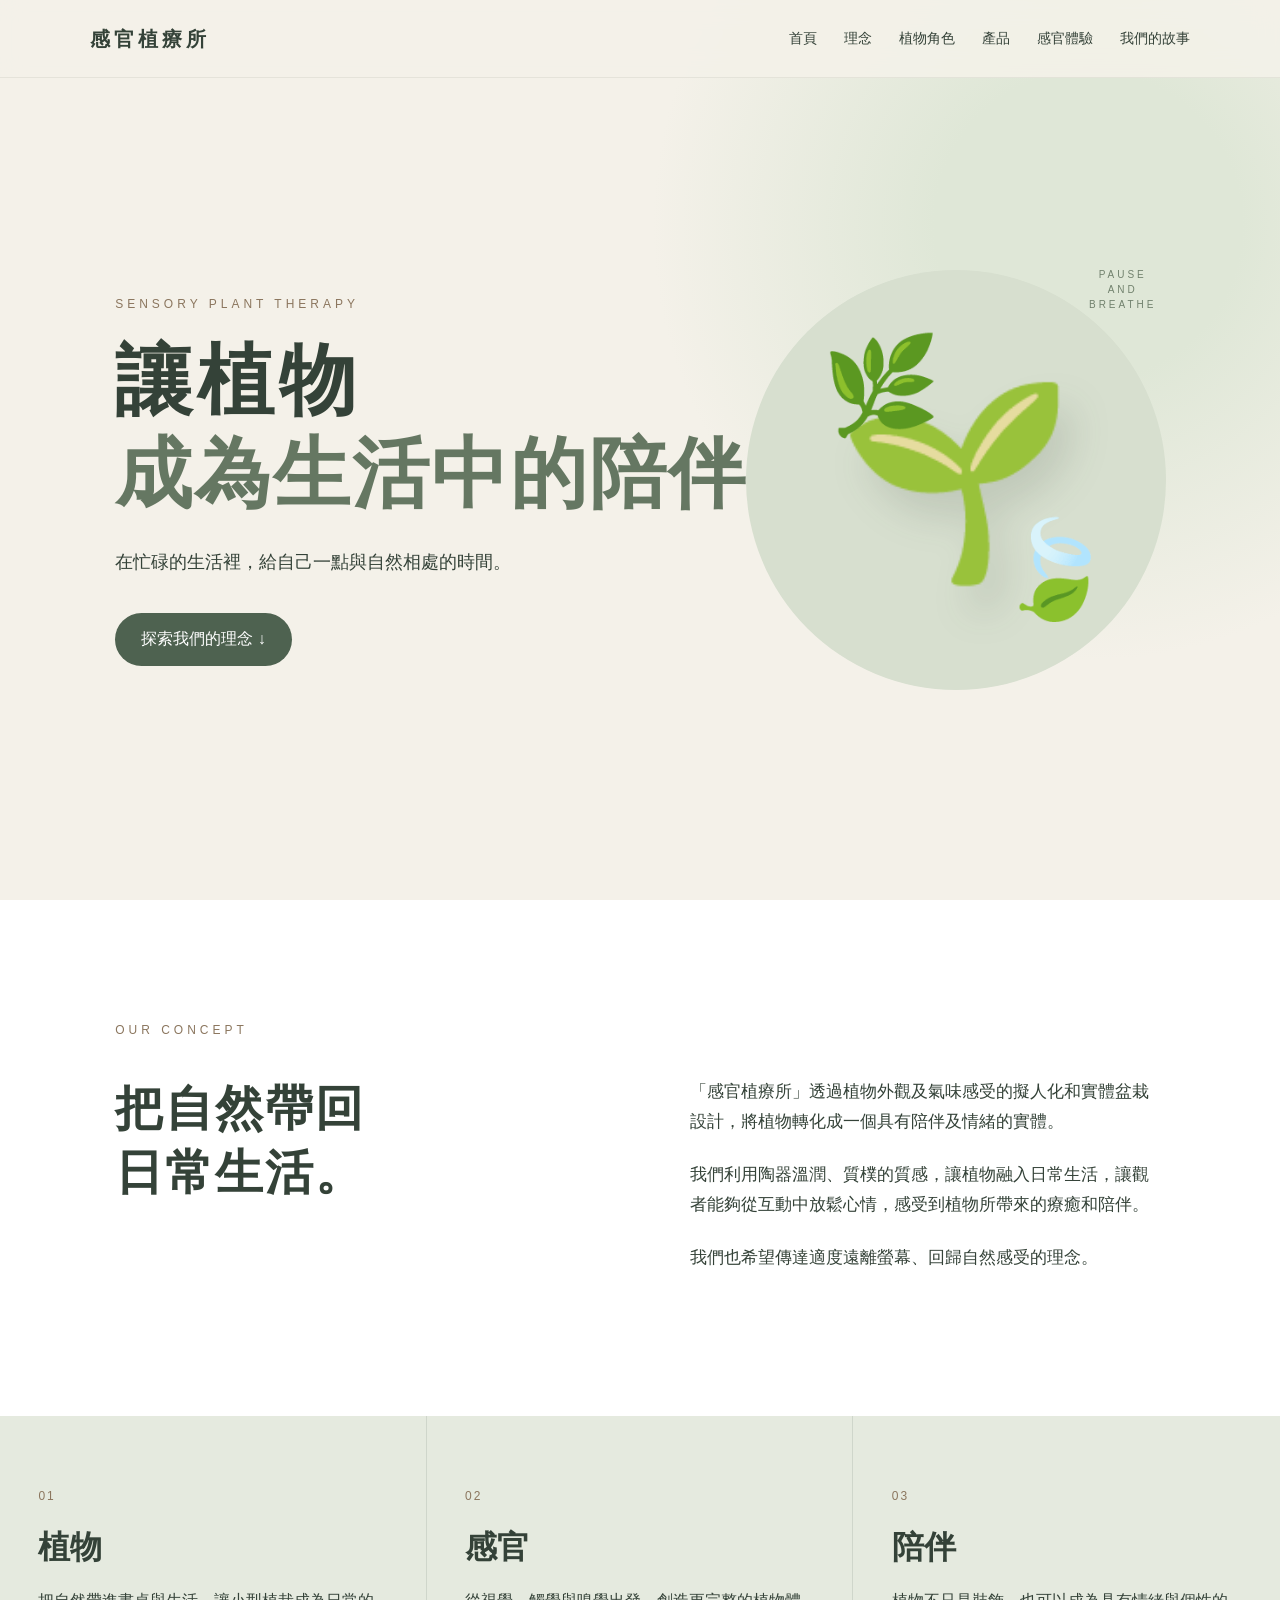
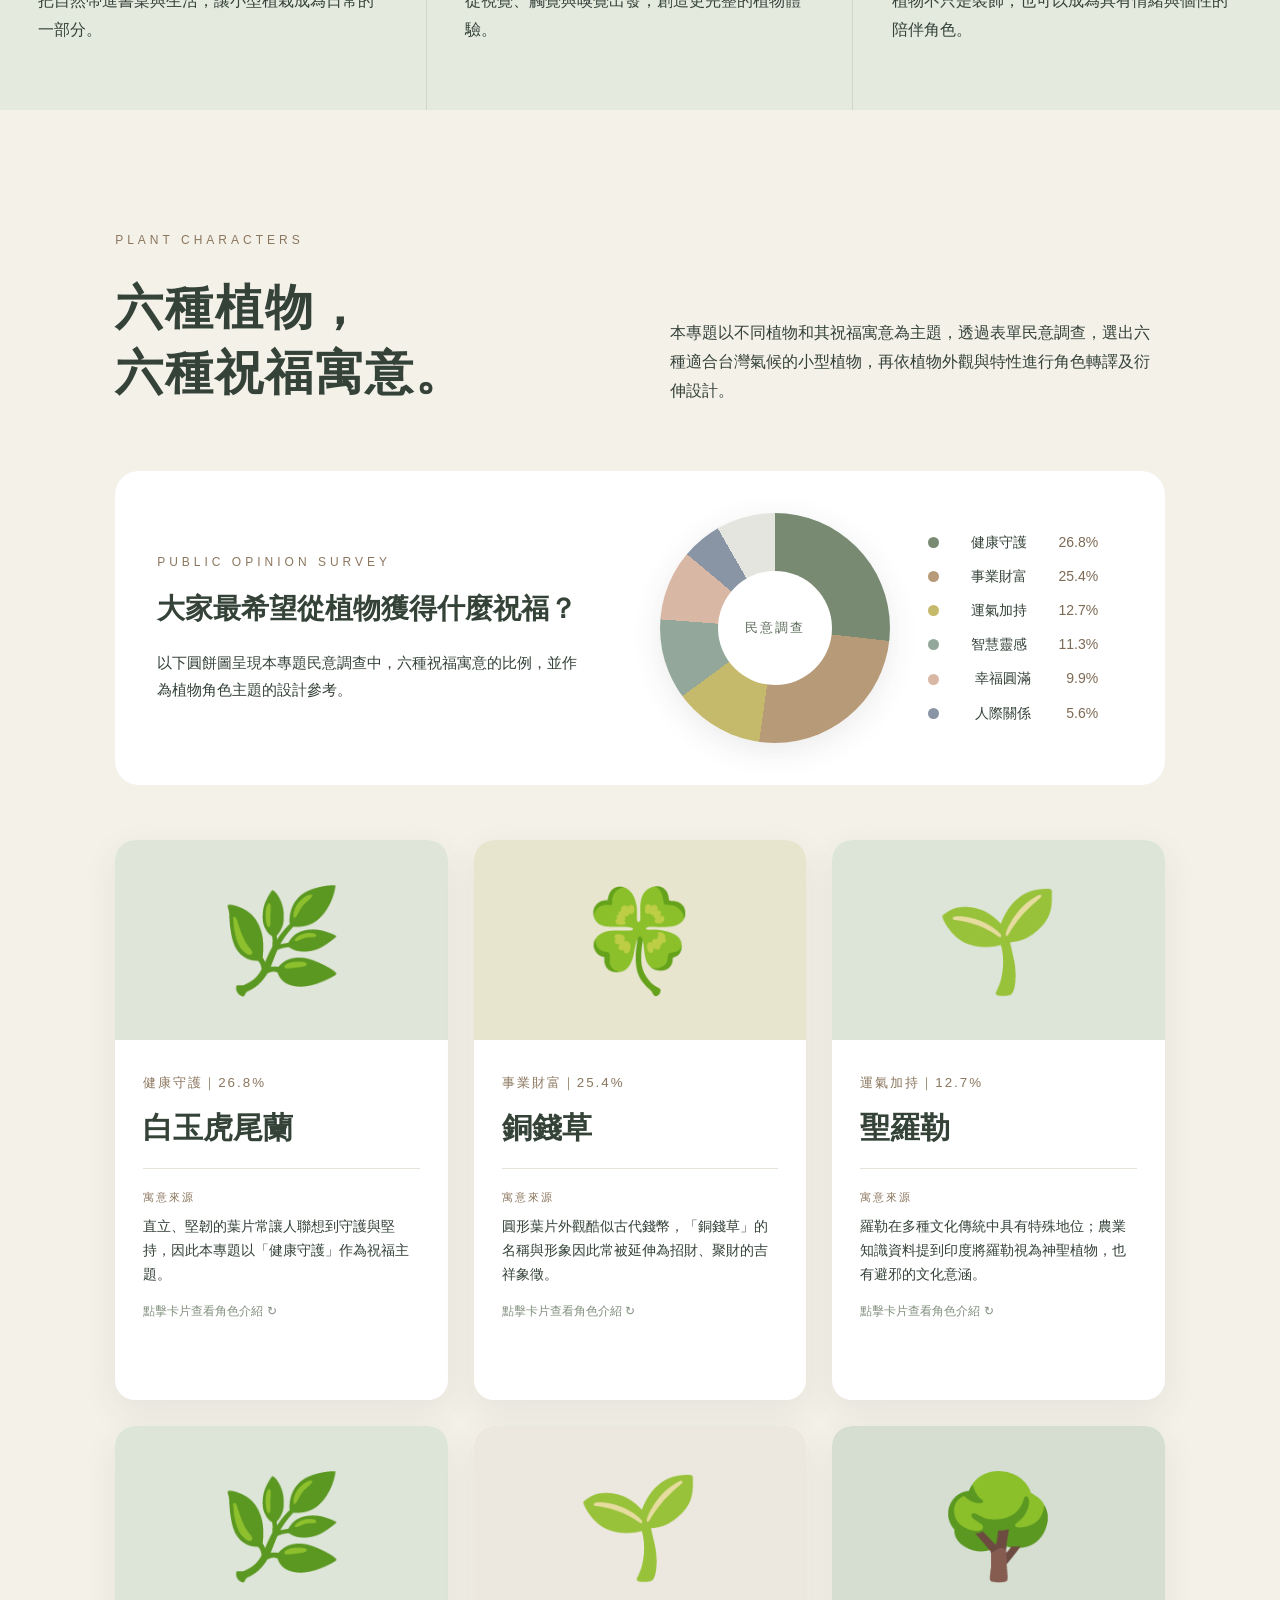
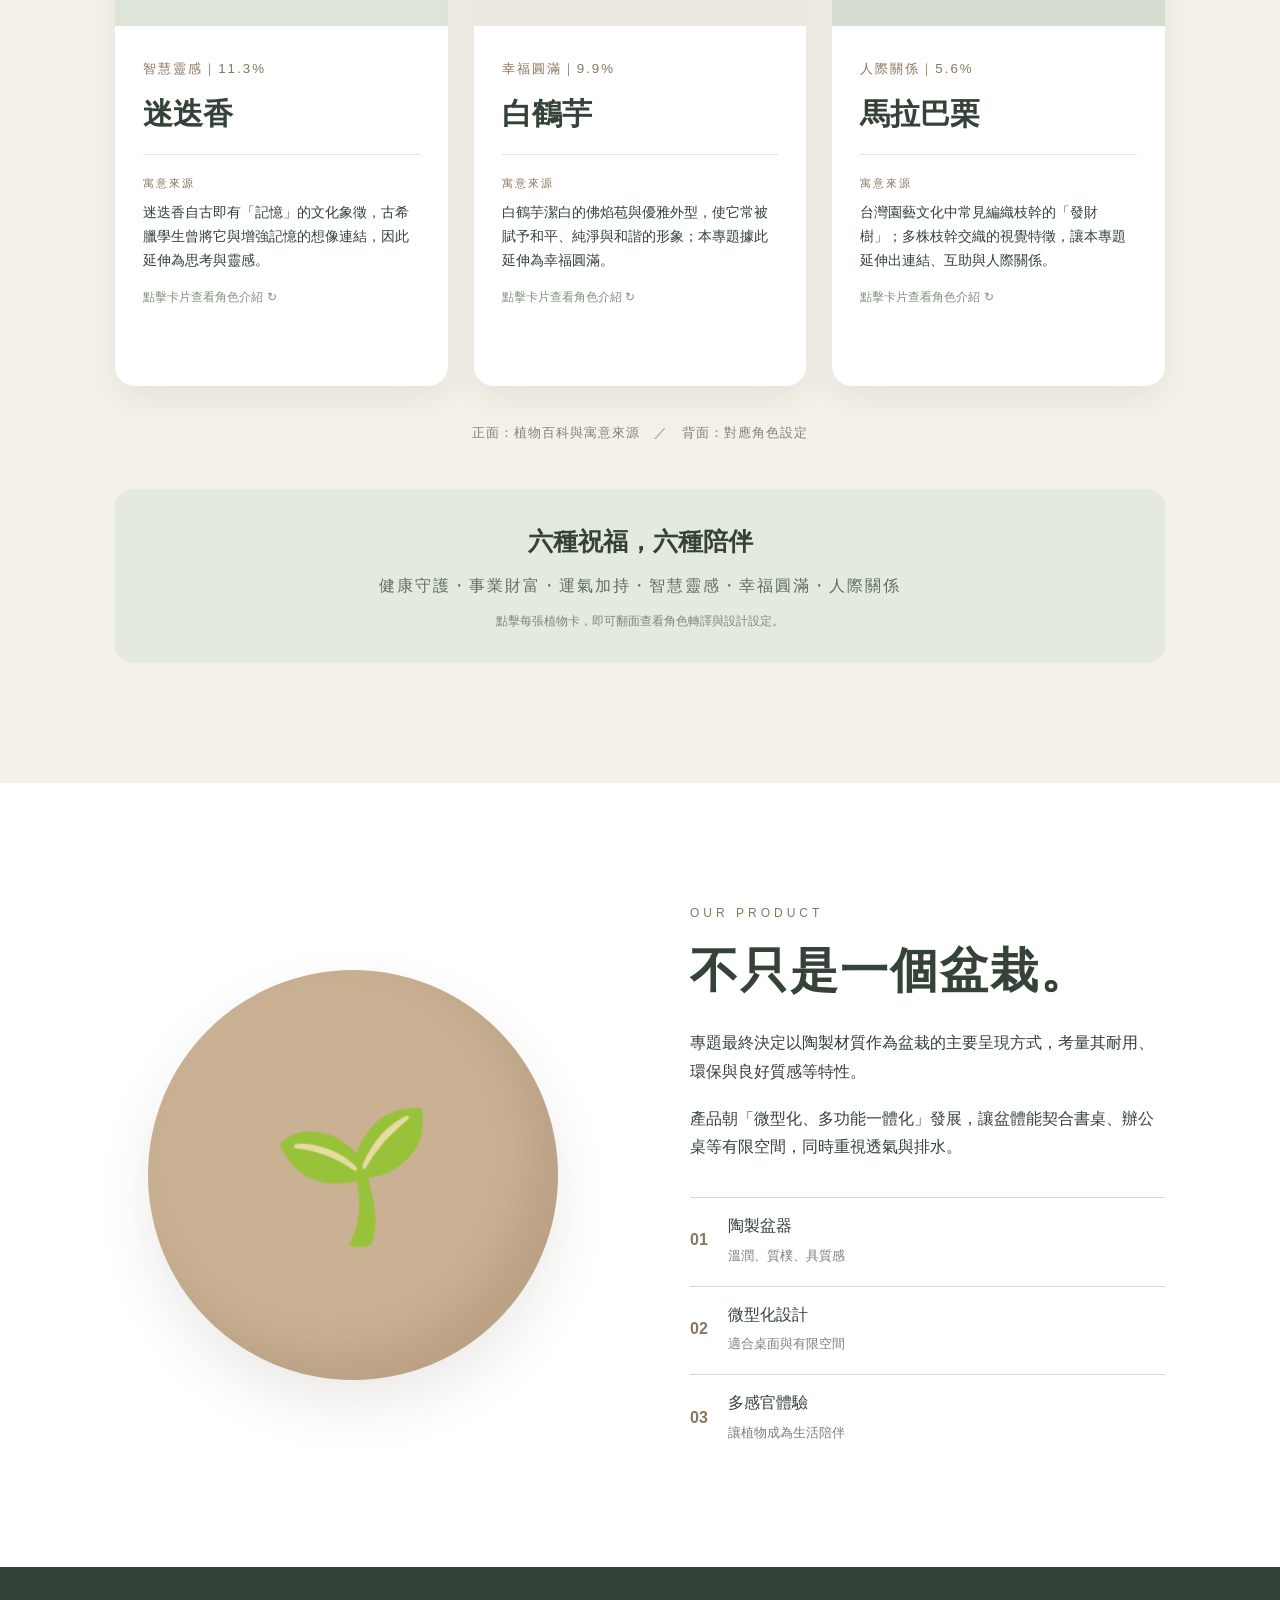
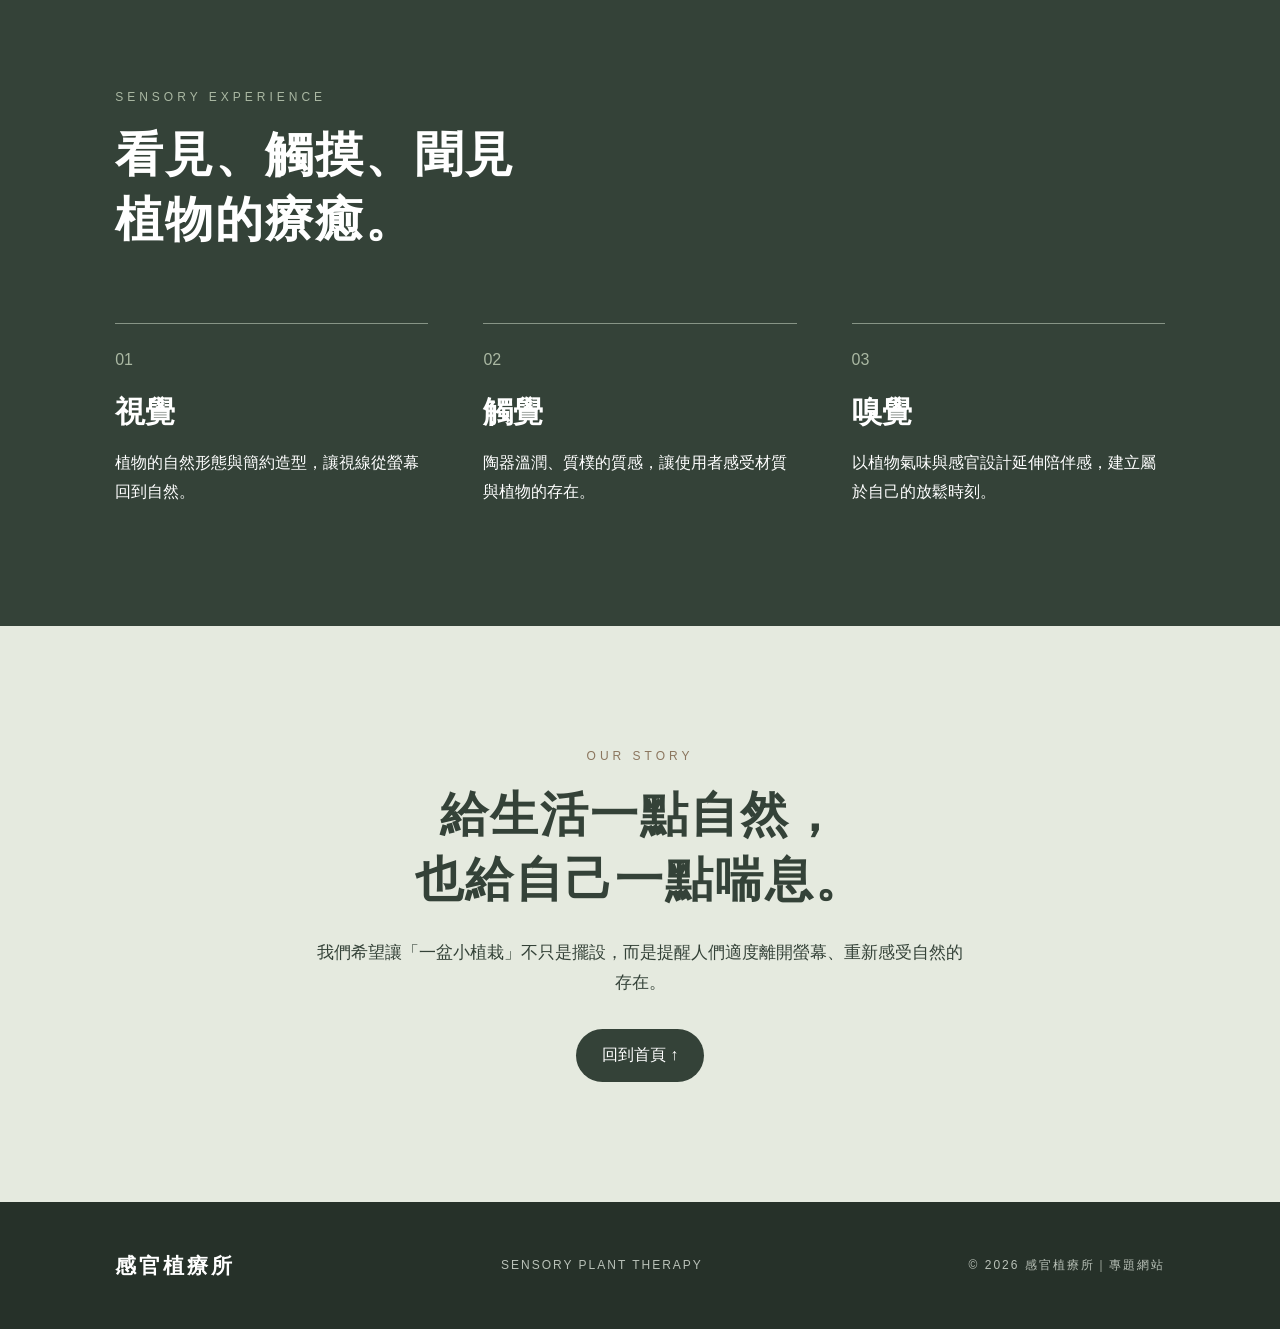
==== index.html @ 24cf9330 "Add files via upload" ====
<!DOCTYPE html>
<html lang="zh-Hant">
<head>
<meta charset="UTF-8">
<meta name="viewport" content="width=device-width, initial-scale=1.0">
<title>感官植療所｜讓植物成為生活中的陪伴</title>
<link rel="stylesheet" href="style.css">
</head>
<body>
<header class="navbar">
  <div class="logo">感官植療所</div>
  <nav>
    <a href="#home">首頁</a>
    <a href="#concept">理念</a>
    <a href="#plants">植物角色</a>
    <a href="#product">產品</a>
    <a href="#experience">感官體驗</a>
    <a href="#story">我們的故事</a>
  </nav>
</header>

<main>
<section id="home" class="hero">
  <div class="hero-text">
    <p class="eyebrow">SENSORY PLANT THERAPY</p>
   <h1 class="hero-title">
  <span class="line-1">讓植物</span>
  <em class="line-2">成為生活中的陪伴</em>
</h1>
    <p class="lead">在忙碌的生活裡，給自己一點與自然相處的時間。</p>
    <a class="btn" href="#concept">探索我們的理念 ↓</a>
  </div>
  <div class="hero-art">
    <div class="leaf leaf-a">🌿</div>
    <div class="leaf leaf-b">🍃</div>
    <div class="pot-art">🌱</div>
    <span class="circle-note">PAUSE<br>AND<br>BREATHE</span>
  </div>
</section>

<section id="concept" class="concept section">
  <div class="section-label">OUR CONCEPT</div>
  <div class="concept-grid">
    <div>
      <h2>把自然帶回<br>日常生活。</h2>
    </div>
    <div class="copy">
      <p>「感官植療所」透過植物外觀及氣味感受的擬人化和實體盆栽設計，將植物轉化成一個具有陪伴及情緒的實體。</p>
      <p>我們利用陶器溫潤、質樸的質感，讓植物融入日常生活，讓觀者能夠從互動中放鬆心情，感受到植物所帶來的療癒和陪伴。</p>
      <p>我們也希望傳達適度遠離螢幕、回歸自然感受的理念。</p>
    </div>
  </div>
</section>

<section class="values">
  <div class="value"><span>01</span><h3>植物</h3><p>把自然帶進書桌與生活，讓小型植栽成為日常的一部分。</p></div>
  <div class="value"><span>02</span><h3>感官</h3><p>從視覺、觸覺與嗅覺出發，創造更完整的植物體驗。</p></div>
  <div class="value"><span>03</span><h3>陪伴</h3><p>植物不只是裝飾，也可以成為具有情緒與個性的陪伴角色。</p></div>
</section>

<section id="plants" class="section plants">
  <div class="section-label">PLANT CHARACTERS</div>
  <div class="title-row">
    <div><h2>六種植物，<br>六種祝福寓意。</h2></div>
    <p>本專題以不同植物和其祝福寓意為主題，透過表單民意調查，選出六種適合台灣氣候的小型植物，再依植物外觀與特性進行角色轉譯及衍伸設計。</p>
  </div>

  <div class="survey-section">
    <div class="survey-copy">
      <p class="section-label">PUBLIC OPINION SURVEY</p>
      <h3>大家最希望從植物獲得什麼祝福？</h3>
      <p>以下圓餅圖呈現本專題民意調查中，六種祝福寓意的比例，並作為植物角色主題的設計參考。</p>
    </div>
    <div class="pie-layout">
      <div class="pie-chart"></div>
      <div class="pie-legend">
        <div><i class="c1"></i>健康守護 <b>26.8%</b></div>
        <div><i class="c2"></i>事業財富 <b>25.4%</b></div>
        <div><i class="c3"></i>運氣加持 <b>12.7%</b></div>
        <div><i class="c4"></i>智慧靈感 <b>11.3%</b></div>
        <div><i class="c5"></i>幸福圓滿 <b>9.9%</b></div>
        <div><i class="c6"></i>人際關係 <b>5.6%</b></div>
      </div>
    </div>
  </div>

  <div class="plant-grid">
    <article class="plant-card flip-card" tabindex="0">
      <div class="flip-card-inner">
        <div class="flip-card-front">
          <div class="plant-visual snake">🌿</div>
          <div class="card-body">
            <small>健康守護｜26.8%</small><h3>白玉虎尾蘭</h3>
            <div class="meaning-source"><span>寓意來源</span><p>直立、堅韌的葉片常讓人聯想到守護與堅持，因此本專題以「健康守護」作為祝福主題。</p></div>
            <div class="flip-hint">點擊卡片查看角色介紹 ↻</div>
          </div>
        </div>
        <div class="flip-card-back"><div class="back-top"><small>CHARACTER DESIGN</small><span class="back-emoji">🌿</span></div>
          <div class="back-body"><p class="back-meaning">健康守護</p><h3>白玉虎尾蘭</h3><p>高挑穩重、可靠安心的陪伴者。以直立葉片延伸出護盾般的輪廓，象徵在日常中安靜守護。</p></div><div class="flip-hint">點擊翻回植物百科 ↻</div>
        </div>
      </div>
    </article>

    <article class="plant-card flip-card" tabindex="0">
      <div class="flip-card-inner">
        <div class="flip-card-front"><div class="plant-visual money">🍀</div><div class="card-body">
          <small>事業財富｜25.4%</small><h3>銅錢草</h3>
          <div class="meaning-source"><span>寓意來源</span><p>圓形葉片外觀酷似古代錢幣，「銅錢草」的名稱與形象因此常被延伸為招財、聚財的吉祥象徵。</p></div><div class="flip-hint">點擊卡片查看角色介紹 ↻</div>
        </div></div>
        <div class="flip-card-back"><div class="back-top"><small>CHARACTER DESIGN</small><span class="back-emoji">🍀</span></div>
          <div class="back-body"><p class="back-meaning">事業財富</p><h3>銅錢草</h3><p>圓潤可愛、活潑開朗，散發正能量。圓形葉片延伸為飽滿造型，象徵財富與好運持續累積。</p></div><div class="flip-hint">點擊翻回植物百科 ↻</div>
        </div>
      </div>
    </article>

    <article class="plant-card flip-card" tabindex="0">
      <div class="flip-card-inner">
        <div class="flip-card-front"><div class="plant-visual basil">🌱</div><div class="card-body">
          <small>運氣加持｜12.7%</small><h3>聖羅勒</h3>
          <div class="meaning-source"><span>寓意來源</span><p>羅勒在多種文化傳統中具有特殊地位；農業知識資料提到印度將羅勒視為神聖植物，也有避邪的文化意涵。</p></div><div class="flip-hint">點擊卡片查看角色介紹 ↻</div>
        </div></div>
        <div class="flip-card-back"><div class="back-top"><small>CHARACTER DESIGN</small><span class="back-emoji">🌱</span></div>
          <div class="back-body"><p class="back-meaning">運氣加持</p><h3>聖羅勒</h3><p>優雅神秘，帶來正向能量與祝福。以規律的葉片與花序轉譯成平衡的造型語言。</p></div><div class="flip-hint">點擊翻回植物百科 ↻</div>
        </div>
      </div>
    </article>

    <article class="plant-card flip-card" tabindex="0">
      <div class="flip-card-inner">
        <div class="flip-card-front"><div class="plant-visual rosemary">🌿</div><div class="card-body">
          <small>智慧靈感｜11.3%</small><h3>迷迭香</h3>
          <div class="meaning-source"><span>寓意來源</span><p>迷迭香自古即有「記憶」的文化象徵，古希臘學生曾將它與增強記憶的想像連結，因此延伸為思考與靈感。</p></div><div class="flip-hint">點擊卡片查看角色介紹 ↻</div>
        </div></div>
        <div class="flip-card-back"><div class="back-top"><small>CHARACTER DESIGN</small><span class="back-emoji">🌿</span></div>
          <div class="back-body"><p class="back-meaning">智慧靈感</p><h3>迷迭香</h3><p>冷靜沉穩、思緒敏捷，兼具智慧與創造力。針狀葉片轉化為俐落線條，呈現靈感迸發。</p></div><div class="flip-hint">點擊翻回植物百科 ↻</div>
        </div>
      </div>
    </article>

    <article class="plant-card flip-card" tabindex="0">
      <div class="flip-card-inner">
        <div class="flip-card-front"><div class="plant-visual peace">🌱</div><div class="card-body">
          <small>幸福圓滿｜9.9%</small><h3>白鶴芋</h3>
          <div class="meaning-source"><span>寓意來源</span><p>白鶴芋潔白的佛焰苞與優雅外型，使它常被賦予和平、純淨與和諧的形象；本專題據此延伸為幸福圓滿。</p></div><div class="flip-hint">點擊卡片查看角色介紹 ↻</div>
        </div></div>
        <div class="flip-card-back"><div class="back-top"><small>CHARACTER DESIGN</small><span class="back-emoji">🌱</span></div>
          <div class="back-body"><p class="back-meaning">幸福圓滿</p><h3>白鶴芋</h3><p>嬌小活潑、親切溫暖，帶來愉悅與舒適。以柔和圓潤的線條表現安定與溫暖。</p></div><div class="flip-hint">點擊翻回植物百科 ↻</div>
        </div>
      </div>
    </article>

    <article class="plant-card flip-card" tabindex="0">
      <div class="flip-card-inner">
        <div class="flip-card-front"><div class="plant-visual pachira">🌳</div><div class="card-body">
          <small>人際關係｜5.6%</small><h3>馬拉巴栗</h3>
          <div class="meaning-source"><span>寓意來源</span><p>台灣園藝文化中常見編織枝幹的「發財樹」；多株枝幹交織的視覺特徵，讓本專題延伸出連結、互助與人際關係。</p></div><div class="flip-hint">點擊卡片查看角色介紹 ↻</div>
        </div></div>
        <div class="flip-card-back"><div class="back-top"><small>CHARACTER DESIGN</small><span class="back-emoji">🌳</span></div>
          <div class="back-body"><p class="back-meaning">人際關係</p><h3>馬拉巴栗</h3><p>熱情開朗、富有親和力，善於凝聚情感與交流。將交織枝幹轉化為角色的連結性結構。</p></div><div class="flip-hint">點擊翻回植物百科 ↻</div>
        </div>
      </div>
    </article>
  </div>

  <p class="card-note">正面：植物百科與寓意來源　／　背面：對應角色設定</p>
  <div class="meaning-note"><h3>六種祝福，六種陪伴</h3><p>健康守護・事業財富・運氣加持・智慧靈感・幸福圓滿・人際關係</p><span>點擊每張植物卡，即可翻面查看角色轉譯與設計設定。</span></div>
</section>

<section id="product" class="product section">
  <div class="product-art"><div class="ceramic-pot">🌱</div></div>
  <div class="product-copy">
    <div class="section-label">OUR PRODUCT</div>
    <h2>不只是一個盆栽。</h2>
    <p>專題最終決定以陶製材質作為盆栽的主要呈現方式，考量其耐用、環保與良好質感等特性。</p>
    <p>產品朝「微型化、多功能一體化」發展，讓盆體能契合書桌、辦公桌等有限空間，同時重視透氣與排水。</p>
    <div class="feature-list">
      <div><b>01</b><span>陶製盆器<br><small>溫潤、質樸、具質感</small></span></div>
      <div><b>02</b><span>微型化設計<br><small>適合桌面與有限空間</small></span></div>
      <div><b>03</b><span>多感官體驗<br><small>讓植物成為生活陪伴</small></span></div>
    </div>
  </div>
</section>

<section id="experience" class="experience section">
  <div class="section-label">SENSORY EXPERIENCE</div>
  <h2>看見、觸摸、聞見<br>植物的療癒。</h2>
  <div class="sense-grid">
    <div><span>01</span><h3>視覺</h3><p>植物的自然形態與簡約造型，讓視線從螢幕回到自然。</p></div>
    <div><span>02</span><h3>觸覺</h3><p>陶器溫潤、質樸的質感，讓使用者感受材質與植物的存在。</p></div>
    <div><span>03</span><h3>嗅覺</h3><p>以植物氣味與感官設計延伸陪伴感，建立屬於自己的放鬆時刻。</p></div>
  </div>
</section>

<section id="story" class="story section">
  <div class="story-inner">
    <div class="section-label">OUR STORY</div>
    <h2>給生活一點自然，<br>也給自己一點喘息。</h2>
    <p>我們希望讓「一盆小植栽」不只是擺設，而是提醒人們適度離開螢幕、重新感受自然的存在。</p>
    <a class="btn light" href="#home">回到首頁 ↑</a>
  </div>
</section>
</main>

<footer>
  <strong>感官植療所</strong>
  <span>SENSORY PLANT THERAPY</span>
  <small>© 2026 感官植療所｜專題網站</small>
</footer>
<script src="script.js"></script>
</body>
</html>
---- style.css ----
*{margin:0;padding:0;box-sizing:border-box}
html{scroll-behavior:smooth}
body{font-family:"Noto Sans TC","Microsoft JhengHei",sans-serif;background:#f4f1e9;color:#344238;line-height:1.8}
.navbar{position:fixed;z-index:10;top:0;left:0;width:100%;height:78px;padding:0 7%;display:flex;align-items:center;justify-content:space-between;background:rgba(244,241,233,.92);backdrop-filter:blur(12px);border-bottom:1px solid rgba(52,66,56,.08)}
.logo{font-weight:700;letter-spacing:4px;font-size:20px}
.navbar nav{display:flex;gap:27px}
.navbar a{color:#344238;text-decoration:none;font-size:14px;transition:.25s}
.navbar a:hover{color:#9a7757}
.hero{min-height:100vh;padding:150px 9% 90px;display:grid;grid-template-columns:1fr 1fr;align-items:center;overflow:hidden;background:radial-gradient(circle at 85% 25%,#dfe7d7 0 12%,transparent 34%),#f4f1e9}
.eyebrow,.section-label{font-size:12px;letter-spacing:4px;color:#8b765e}
.hero h1{font-size:clamp(48px,6vw,82px);line-height:1.22;letter-spacing:5px;margin:18px 0 25px}
.hero h1 em{font-style:normal;color:#657762}

/* 首頁標題設定（純靠左對齊、自然字距） */
.hero-title {
  display: block;
  font-size: clamp(28px, 5.2vw, 82px);
  line-height: 1.3;
  margin: 18px 0 25px;
  text-align: left; /* 兩行文字一律靠左 */
}

.hero-title .line-1 {
  display: block;
  letter-spacing: 5px; /* 第一行「讓植物」的字距 */
}

.hero-title .line-2 {
  display: block;
  font-style: normal;
  color: #657762;
  letter-spacing: 2px; /* 第二行「成為生活中的陪伴」的字距 */
  white-space: nowrap;  /* 關鍵：強制第二行「成為生活中的陪伴」絕對不自動換行 */
}

.lead{font-size:18px;max-width:500px;margin-bottom:35px}
.btn{display:inline-block;padding:12px 26px;border-radius:999px;background:#4e6250;color:#fff;text-decoration:none;transition:.25s}
.btn:hover{transform:translateY(-3px);background:#394a3c}
.hero-art{height:560px;position:relative;display:flex;align-items:center;justify-content:center}
.hero-art:before{content:"";position:absolute;width:420px;height:420px;border-radius:50%;background:#d7dfcf}
.pot-art{position:relative;font-size:190px;filter:drop-shadow(15px 25px 18px rgba(45,60,45,.13));z-index:2}
.leaf{position:absolute;font-size:95px;z-index:3}
.leaf-a{top:100px;left:18%}.leaf-b{right:12%;bottom:105px}
.circle-note{position:absolute;right:2%;top:12%;font-size:10px;letter-spacing:3px;text-align:center;color:#71816d;line-height:1.5}
.section{padding:120px 9%}
.concept{background:#fff}
.concept-grid{display:grid;grid-template-columns:1fr 1fr;gap:100px;margin-top:35px}
h2{font-size:48px;line-height:1.35;letter-spacing:2px}
.copy{font-size:17px}.copy p{margin-bottom:22px}
.values{display:grid;grid-template-columns:repeat(3,1fr);background:#e5eadf}
.value{padding:65px 9%;border-right:1px solid rgba(52,66,56,.12)}.value:last-child{border:0}
.value span{font-size:12px;color:#8b765e;letter-spacing:2px}.value h3{font-size:32px;margin:10px 0}.value p{max-width:350px}
.plants{background:#f4f1e9}.title-row{display:grid;grid-template-columns:1fr 1fr;gap:60px;margin-top:25px;align-items:end}.title-row>p{max-width:480px}
.plant-grid{display:grid;grid-template-columns:repeat(3,1fr);gap:26px;margin-top:55px}
.plant-card{background:#fff;border-radius:20px;overflow:hidden;transition:.3s}.plant-card:hover{transform:translateY(-8px);box-shadow:0 18px 45px rgba(50,65,50,.1)}
.plant-visual{height: 200px;display:flex;align-items:center;justify-content:center;font-size:100px}
.rosemary{background:#dce5d7}.peace{background:#ece8df}.pachira{background:#d5ded1}
.card-body{padding:28px}.card-body small{color:#8b765e;letter-spacing:2px}.card-body h3{font-size:30px;margin:4px 0 10px}.card-body p{font-size:15px}
.product{display:grid;grid-template-columns:1fr 1fr;gap:100px;align-items:center;background:#fff}
.product-art{display:flex;justify-content:center}.ceramic-pot{width:410px;height:410px;border-radius:50%;background:#cbb193;display:flex;align-items:center;justify-content:center;font-size:130px;box-shadow:inset -25px -25px 45px rgba(80,55,35,.13),0 25px 55px rgba(60,50,40,.1)}
.product-copy h2{margin:15px 0 25px}.product-copy>p{margin-bottom:18px;font-size:16px}
.feature-list{display:grid;gap:16px;margin-top:35px}.feature-list>div{display:flex;gap:20px;align-items:center;padding-top:14px;border-top:1px solid #ddd7cb}.feature-list b{color:#8b765e}.feature-list small{color:#7b8378}
.experience{background:#344238;color:#fff}.experience h2{margin-top:15px}.experience .section-label{color:#aab8a3}.sense-grid{display:grid;grid-template-columns:repeat(3,1fr);gap:55px;margin-top:70px}.sense-grid div{border-top:1px solid #879486;padding-top:22px}.sense-grid span{color:#aab8a3}.sense-grid h3{font-size:30px;margin:10px 0}
.story{text-align:center;background:#e5eadf}.story-inner{max-width:760px;margin:auto}.story h2{margin:15px 0 25px}.story p{font-size:17px;max-width:650px;margin:0 auto 30px}.btn.light{background:#344238}
footer{padding:45px 9%;background:#263129;color:#fff;display:flex;align-items:center;justify-content:space-between;gap:20px}footer strong{font-size:21px;letter-spacing:3px}footer span,footer small{color:#b9c1b8;font-size:12px;letter-spacing:2px}
@media(max-width:900px){.navbar{height:auto;padding:18px 5%;flex-direction:column;gap:12px}.navbar nav{flex-wrap:wrap;justify-content:center;gap:12px}.hero{grid-template-columns:1fr;text-align:center;padding-top:190px}.hero-art{height:430px}.hero-art:before{width:320px;height:320px}.pot-art{font-size:145px}.lead{margin-left:auto;margin-right:auto}.concept-grid,.product,.title-row{grid-template-columns:1fr;gap:45px}.values,.plant-grid,.sense-grid{grid-template-columns:1fr}.value{border-right:0;border-bottom:1px solid rgba(52,66,56,.12)}footer{flex-direction:column;text-align:center}h2{font-size:38px}}
@media(max-width:560px){.section{padding:85px 7%}.hero{padding-left:7%;padding-right:7%}.hero h1{font-size:46px}.hero-art{height:350px}.hero-art:before{width:260px;height:260px}.pot-art{font-size:115px}.leaf{font-size:65px}.ceramic-pot{width:280px;height:280px;font-size:90px}}

.character{display:block;margin-top:16px;color:#657762;font-size:14px;line-height:1.7}
.meaning-note{margin-top:55px;padding:30px;text-align:center;background:#e5eadf;border-radius:18px}
.meaning-note h3{font-size:25px;margin-bottom:8px}
.meaning-note p{letter-spacing:2px;color:#5f705d}
.meaning-note span{display:block;margin-top:10px;font-size:12px;color:#7d857b}
.snake{background:#e0e5d9}.money{background:#e8e5cf}.basil{background:#dce5d7}

/* ===== 翻面角色卡與民調圓餅圖 ===== */
.survey-section{margin:65px 0 15px;padding:42px;background:#fff;border-radius:24px;display:grid;grid-template-columns:1fr 1.15fr;gap:55px;align-items:center}
.survey-copy h3{font-size:28px;margin:10px 0 15px}.survey-copy p:last-child{font-size:15px}
.pie-layout{display:flex;align-items:center;justify-content:center;gap:38px}
.pie-chart{width:230px;height:230px;border-radius:50%;background:conic-gradient(#788b72 0 26.8%,#b79a78 26.8% 52.2%,#c5b96b 52.2% 64.9%,#93a89b 64.9% 76.2%,#d9b7a5 76.2% 86.1%,#8995a4 86.1% 91.7%,#e5e5df 91.7% 100%);position:relative;box-shadow:0 8px 30px rgba(50,60,45,.1)}
.pie-chart:after{content:"民意調查";position:absolute;inset:58px;background:#fff;border-radius:50%;display:flex;align-items:center;justify-content:center;font-size:13px;letter-spacing:2px;color:#5d6c5a}
.pie-legend{display:grid;gap:9px;font-size:14px}.pie-legend div{display:flex;align-items:center;gap:8px;justify-content:space-between;min-width:170px}.pie-legend i{width:11px;height:11px;border-radius:50%;display:inline-block}.pie-legend b{font-weight:500;color:#7d6a55}
.c1{background:#788b72}.c2{background:#b79a78}.c3{background:#c5b96b}.c4{background:#93a89b}.c5{background:#d9b7a5}.c6{background:#8995a4}
.flip-card{height: 560px;background:transparent;border-radius:20px;overflow:visible;cursor:pointer;box-shadow:none!important;transform:none!important}.flip-card-inner{width:100%;height:100%;position:relative;transition:transform .75s cubic-bezier(.2,.75,.25,1);transform-style:preserve-3d}.flip-card.is-flipped .flip-card-inner{transform:rotateY(180deg)}
.flip-card-front,.flip-card-back{position:absolute;inset:0;border-radius:20px;overflow:hidden;backface-visibility:hidden;background:#fff;box-shadow:0 12px 35px rgba(50,65,50,.08)}
.flip-card-back{transform:rotateY(180deg);display:flex;flex-direction:column;background:linear-gradient(145deg,#526753,#314135);color:#fff}
.meaning-source{margin-top:13px;padding-top:13px;border-top:1px solid #e8e3d9}.meaning-source span{font-size:11px;letter-spacing:2px;color:#8b765e}.meaning-source p{font-size:14px;margin-top:5px;line-height:1.7}
.flip-hint{font-size:12px;color:#82907f;margin-top:14px}.flip-card-back .flip-hint{margin:auto 26px 22px;color:#c9d4c6;text-align:center}
.back-top{height:185px;background:rgba(255,255,255,.08);padding:26px;position:relative}.back-top small{letter-spacing:3px;color:#c8d2c4}.back-emoji{position:absolute;font-size:110px;right:28px;bottom:10px;filter:drop-shadow(0 10px 10px rgba(0,0,0,.12))}
.back-body{padding:34px 30px}.back-meaning{font-size:13px;letter-spacing:2px;color:#d4ddcf}.back-body h3{font-size:34px;margin:8px 0 16px}.back-body>p:last-child{font-size:15px;line-height:1.9}
.card-note{text-align:center;margin:35px 0 -10px;font-size:13px;color:#7d857b;letter-spacing:1px}
@media(max-width:900px){.survey-section{grid-template-columns:1fr;gap:30px}.pie-layout{justify-content:flex-start}.flip-card{height:500px}}
@media(max-width:560px){.survey-section{padding:28px 20px}.pie-layout{flex-direction:column;align-items:center;gap:25px}.pie-legend{width:100%}.pie-chart{width:210px;height:210px}.pie-chart:after{inset:52px}.flip-card{height:525px}}
@media (max-width: 560px) {
  .hero-title {
    font-size: clamp(26px, 7vw, 42px); /* 小螢幕自動縮小字體，確保不會溢出 */
  }
}
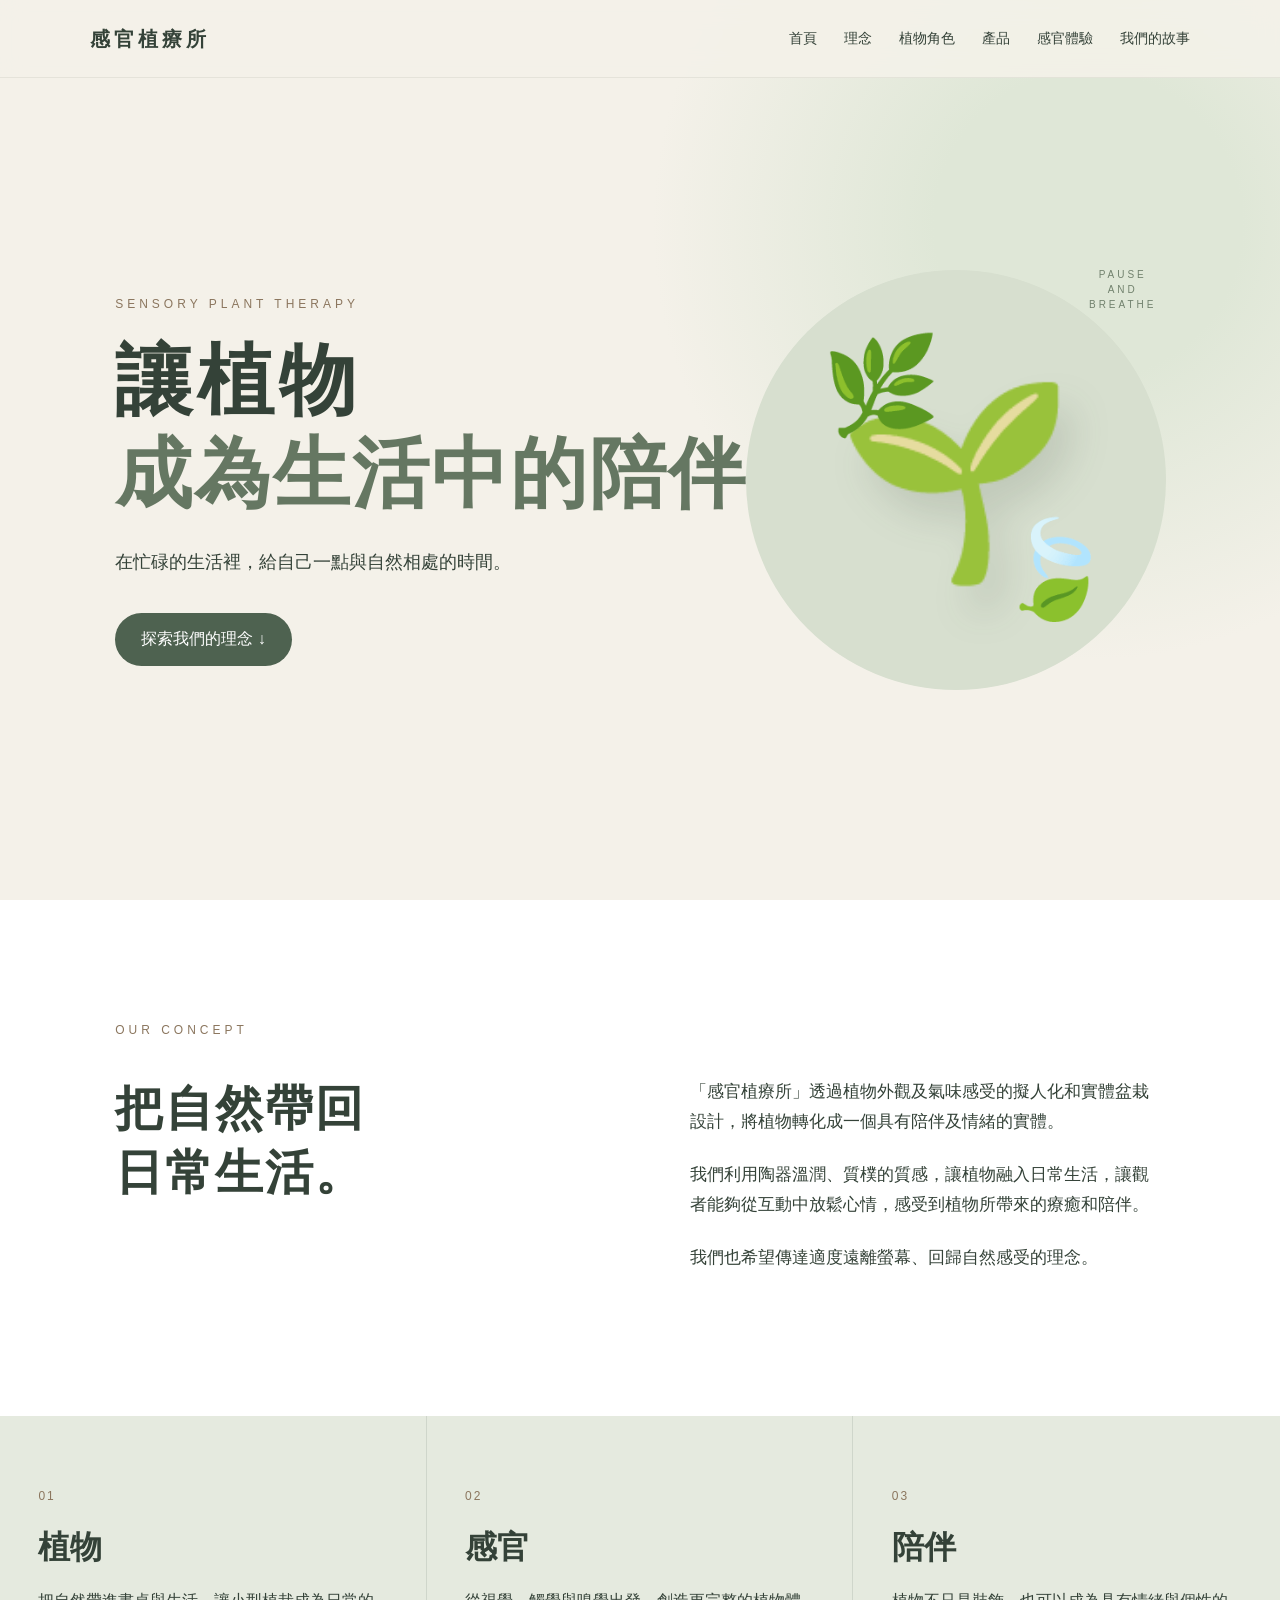
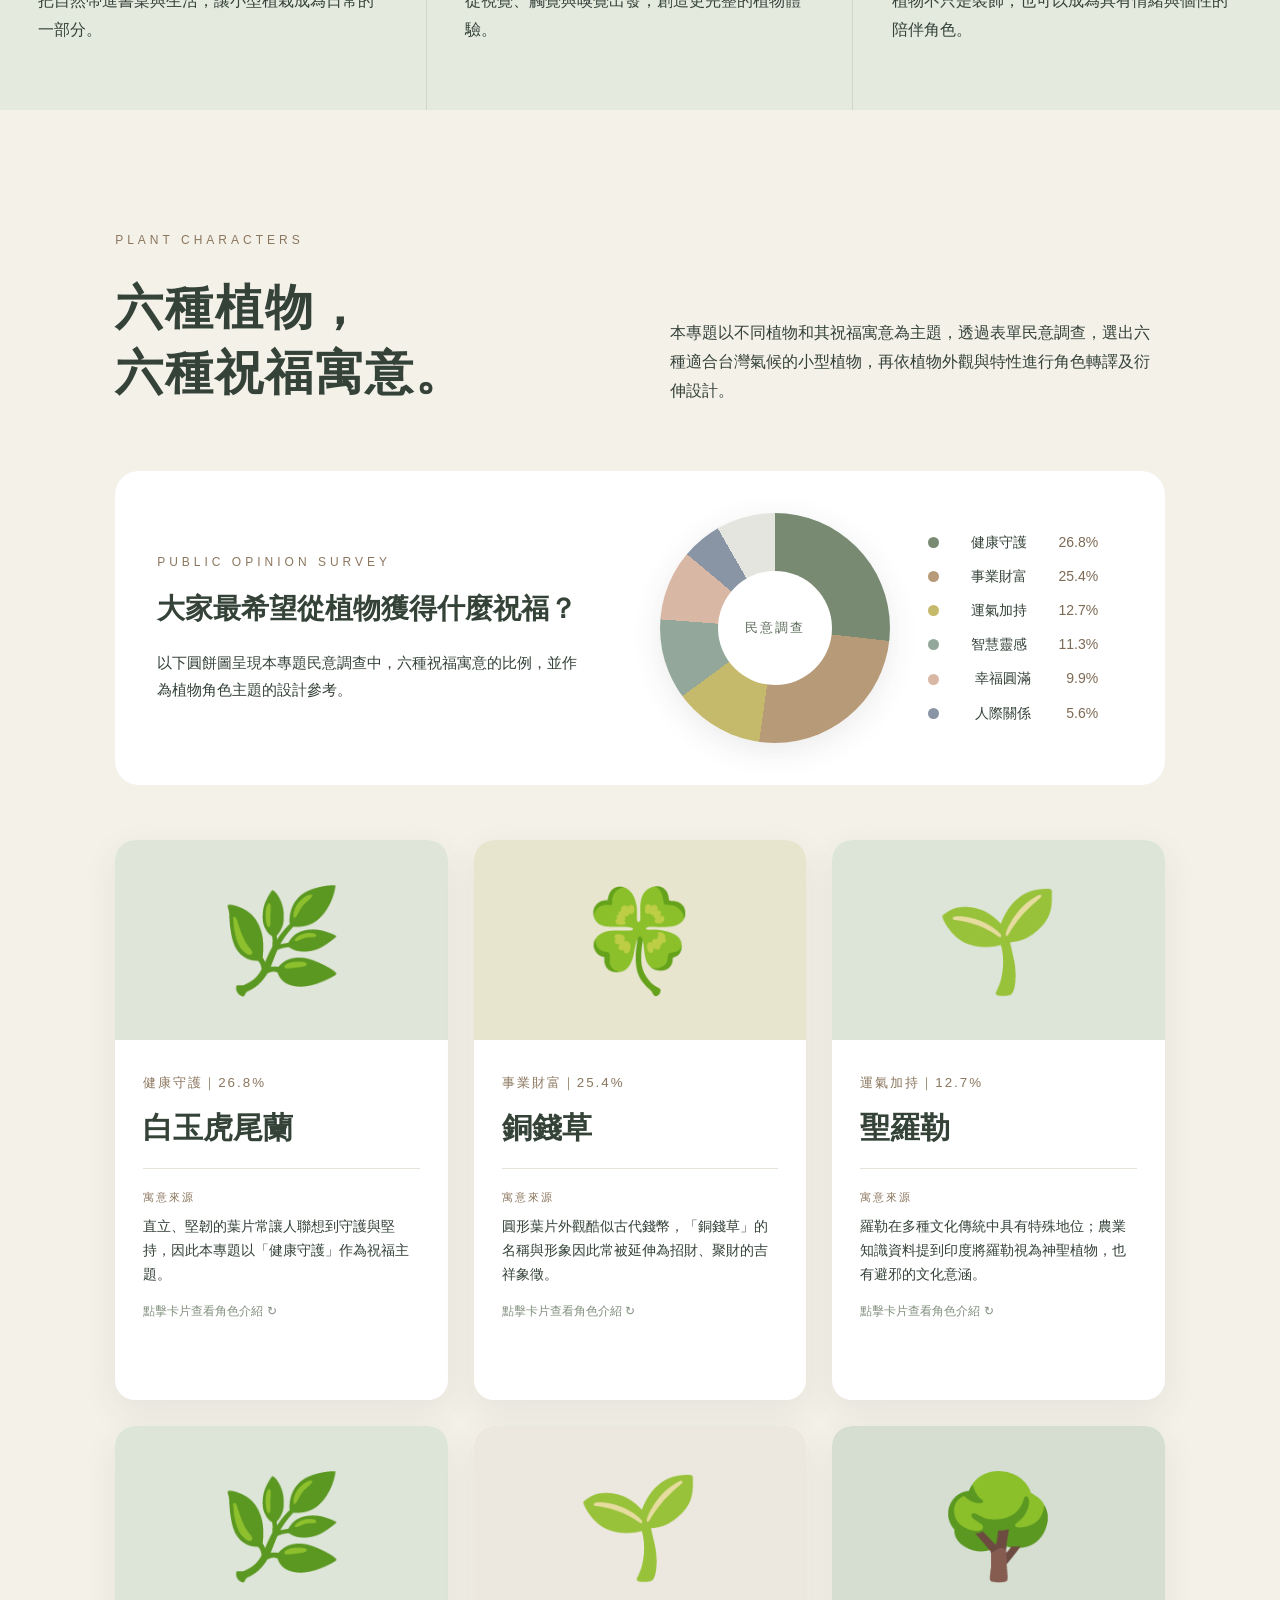
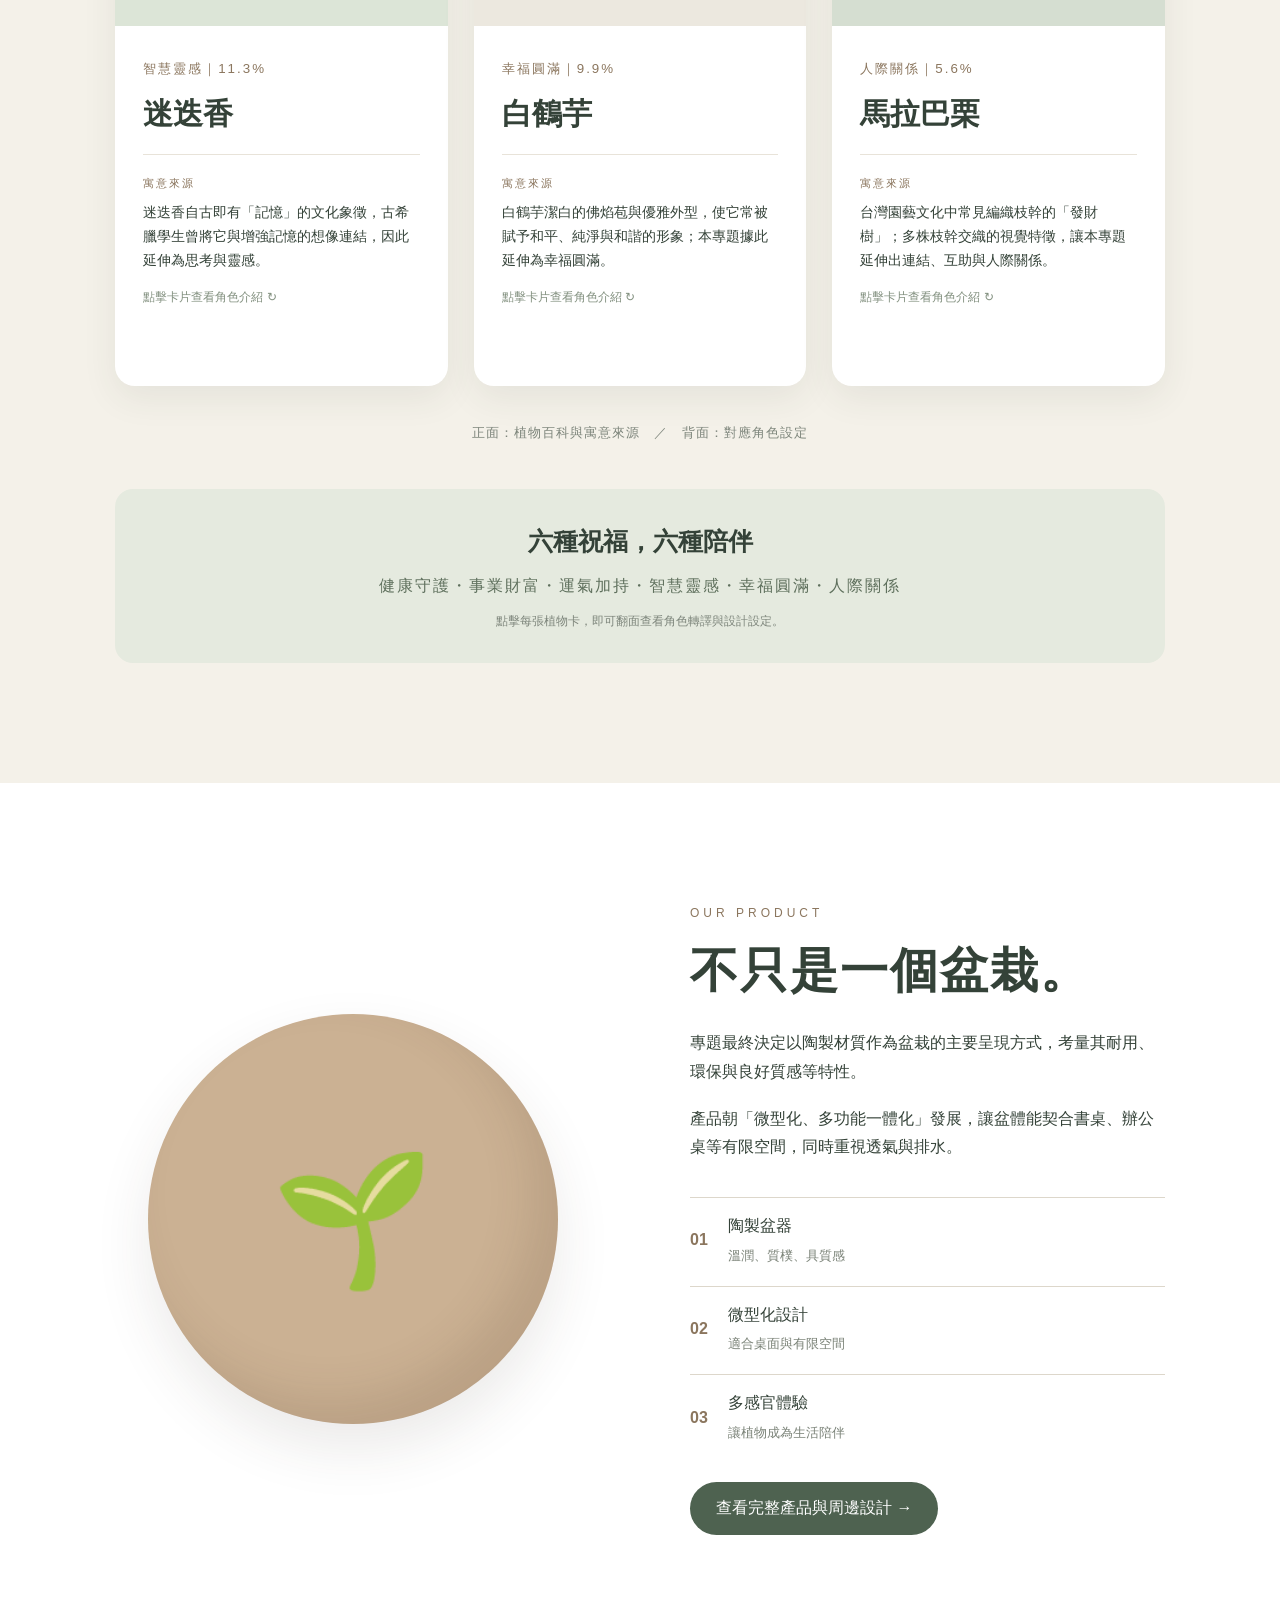
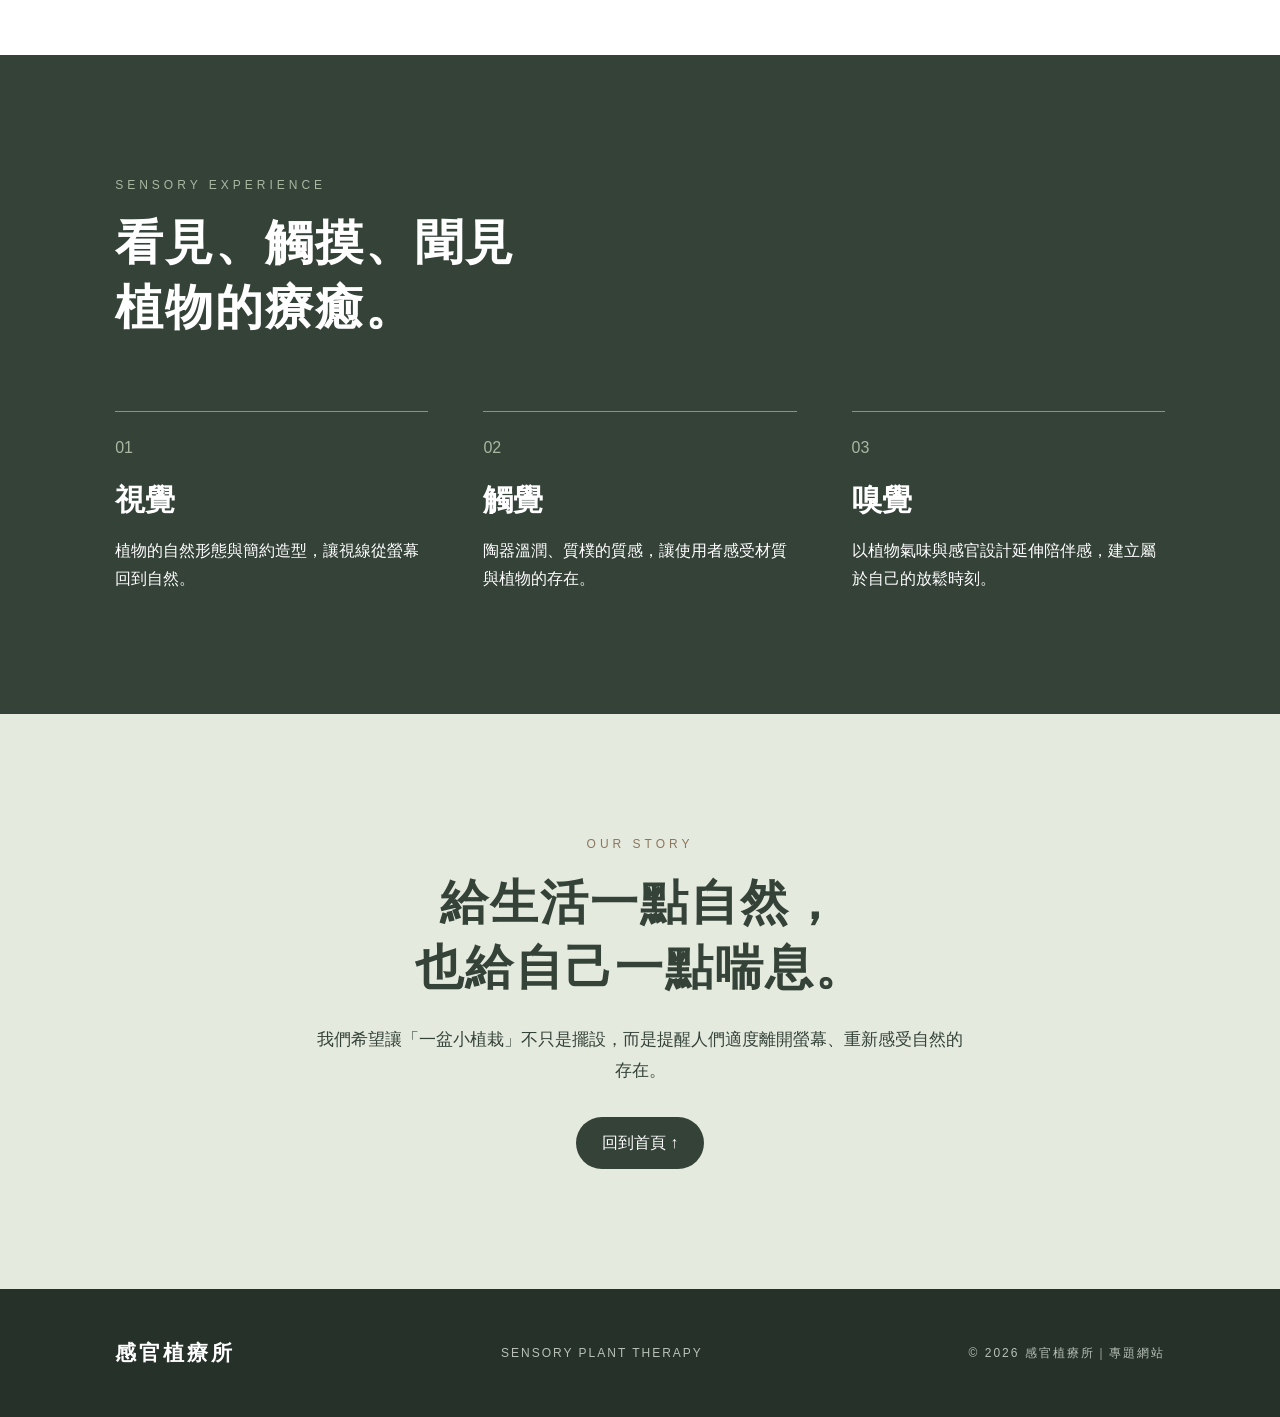
==== commit 6c030264: "Add files via upload" ====
--- a/index.html
+++ b/index.html
@@ -173,12 +173,19 @@
     <h2>不只是一個盆栽。</h2>
     <p>專題最終決定以陶製材質作為盆栽的主要呈現方式，考量其耐用、環保與良好質感等特性。</p>
     <p>產品朝「微型化、多功能一體化」發展，讓盆體能契合書桌、辦公桌等有限空間，同時重視透氣與排水。</p>
+    
     <div class="feature-list">
       <div><b>01</b><span>陶製盆器<br><small>溫潤、質樸、具質感</small></span></div>
       <div><b>02</b><span>微型化設計<br><small>適合桌面與有限空間</small></span></div>
       <div><b>03</b><span>多感官體驗<br><small>讓植物成為生活陪伴</small></span></div>
-    </div>
-  </div>
+    </div> <!-- feature-list 結束 -->
+
+    <!-- 🔽 務必貼在這裡（product-copy 裡面，feature-list 的下面） -->
+    <div style="margin-top: 35px;">
+      <a class="btn" href="product.html">查看完整產品與周邊設計 →</a>
+    </div>
+
+  </div> <!-- product-copy 結束 -->
 </section>
 
 <section id="experience" class="experience section">
--- a/style.css
+++ b/style.css
@@ -91,8 +91,88 @@
 .card-note{text-align:center;margin:35px 0 -10px;font-size:13px;color:#7d857b;letter-spacing:1px}
 @media(max-width:900px){.survey-section{grid-template-columns:1fr;gap:30px}.pie-layout{justify-content:flex-start}.flip-card{height:500px}}
 @media(max-width:560px){.survey-section{padding:28px 20px}.pie-layout{flex-direction:column;align-items:center;gap:25px}.pie-legend{width:100%}.pie-chart{width:210px;height:210px}.pie-chart:after{inset:52px}.flip-card{height:525px}}
-@media (max-width: 560px) {
+/* ===== 行動裝置 Hero 區塊與標題置中修正 ===== */
+@media (max-width: 900px) {
+  /* 1. 將 Hero 區塊整體文字設定為置中 */
+  .hero-text {
+    text-align: center;
+    display: flex;
+    flex-direction: column;
+    align-items: center; /* 讓容器內的所有元件（包含按鈕與標題）水平置中 */
+  }
+
+  /* 2. 標題居中與寬度彈性化 */
   .hero-title {
-    font-size: clamp(26px, 7vw, 42px); /* 小螢幕自動縮小字體，確保不會溢出 */
+    text-align: center;
+    width: 100%;
+    margin: 15px auto 20px;
+    font-size: clamp(24px, 6.5vw, 42px); /* 手機端自動等比縮放字體 */
+  }
+
+  /* 第一行：讓植物（置中） */
+  .hero-title .line-1 {
+    text-align-last: center; /* 行動端改為居中對齊，避免極窄螢幕字距過寬 */
+    letter-spacing: 4px;
+  }
+
+  /* 第二行：成為生活中的陪伴（允許彈性換行，防止溢出） */
+  .hero-title .line-2 {
+    white-space: normal; /* 解除強制單行，允許在極窄螢幕彈性折行 */
+    word-break: break-word;
+    letter-spacing: 2px;
+  }
+
+  /* 前導小字與內文置中 */
+  .eyebrow {
+    text-align: center;
+  }
+
+  .lead {
+    margin-left: auto;
+    margin-right: auto;
+    text-align: center;
+  }
+}
+
+/* ===== 獨立產品頁面 (product.html) 樣式 ===== */
+.merch-grid {
+  display: grid;
+  grid-template-columns: repeat(3, 1fr);
+  gap: 30px;
+}
+
+.merch-card {
+  background: #f4f1e9;
+  padding: 35px 25px;
+  border-radius: 20px;
+  text-align: center;
+  transition: transform 0.3s ease, box-shadow 0.3s ease;
+}
+
+.merch-card:hover {
+  transform: translateY(-5px);
+  box-shadow: 0 15px 35px rgba(50,65,50,0.08);
+}
+
+.merch-visual {
+  font-size: 80px;
+  margin-bottom: 20px;
+}
+
+.merch-card h3 {
+  font-size: 22px;
+  margin-bottom: 12px;
+  color: #344238;
+}
+
+.merch-card p {
+  font-size: 14.5px;
+  color: #5d6c5a;
+  line-height: 1.7;
+}
+
+@media (max-width: 900px) {
+  .merch-grid {
+    grid-template-columns: 1fr;
   }
 }
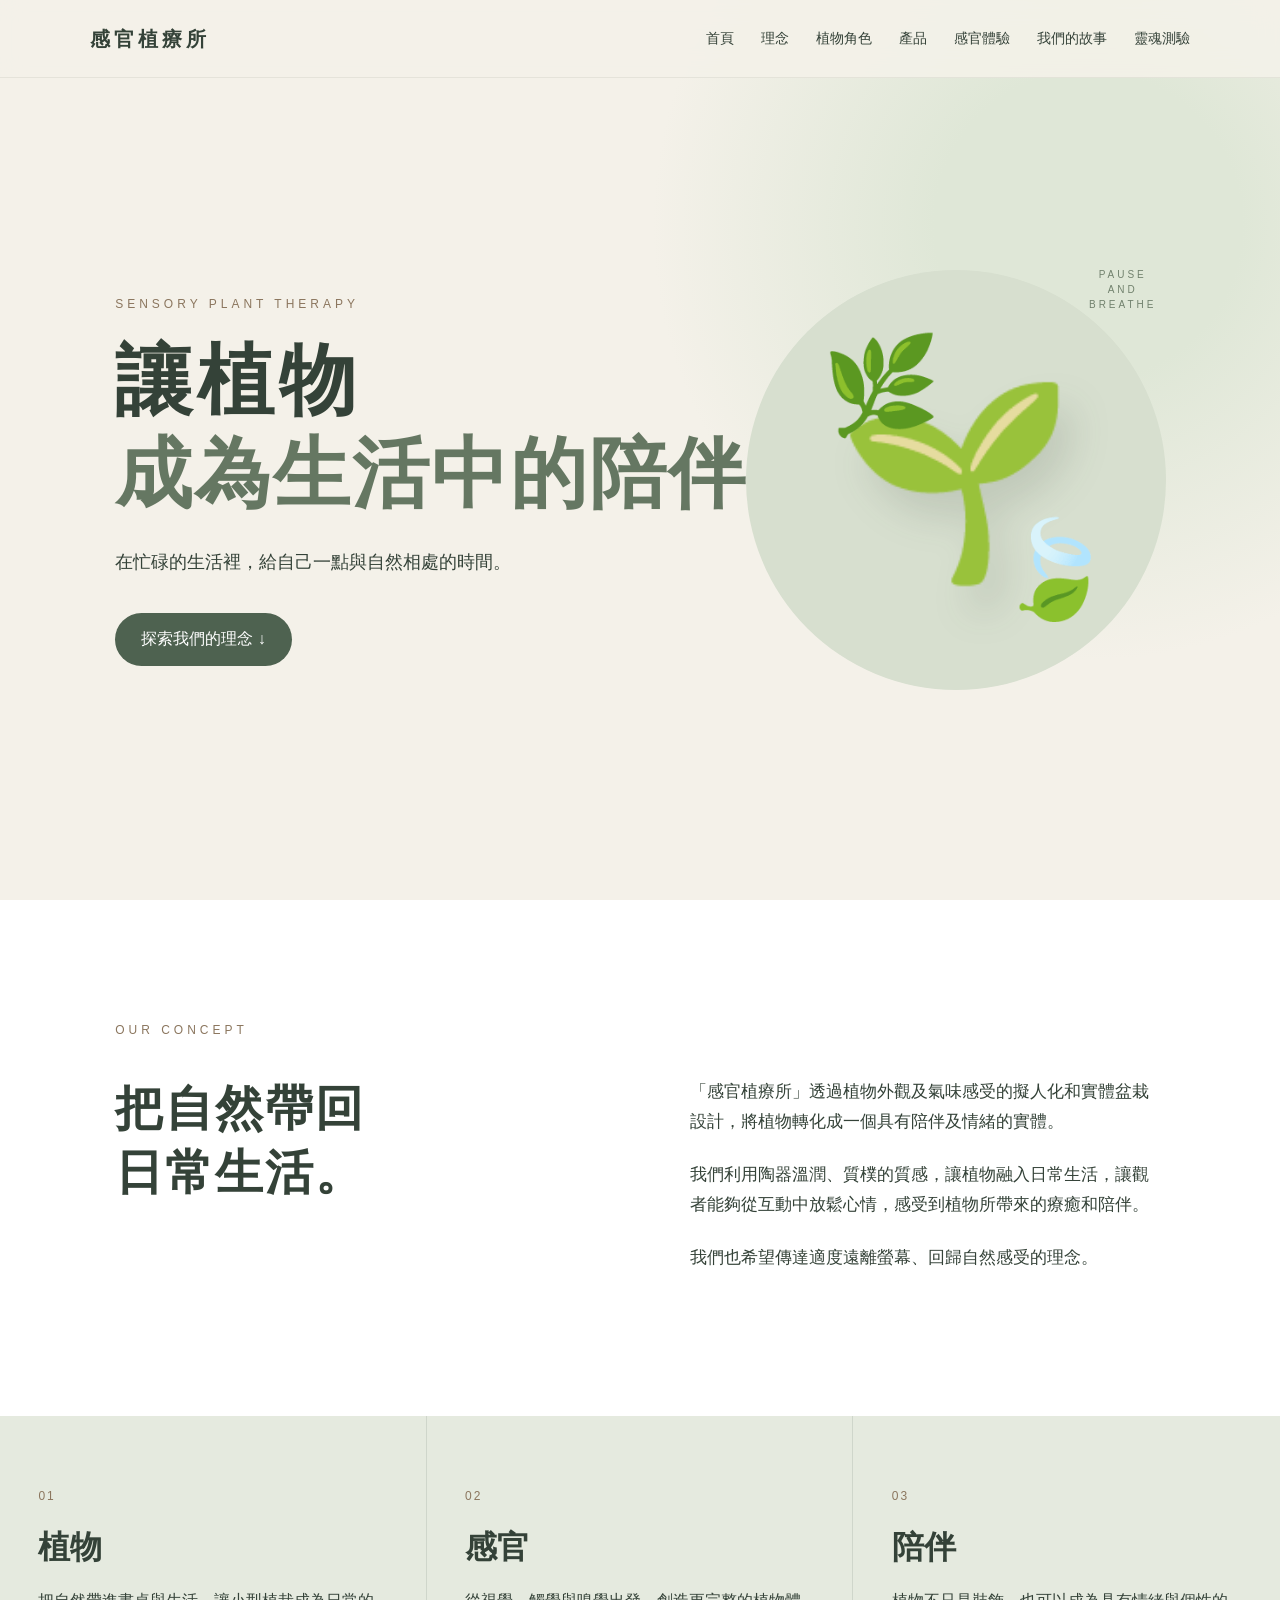
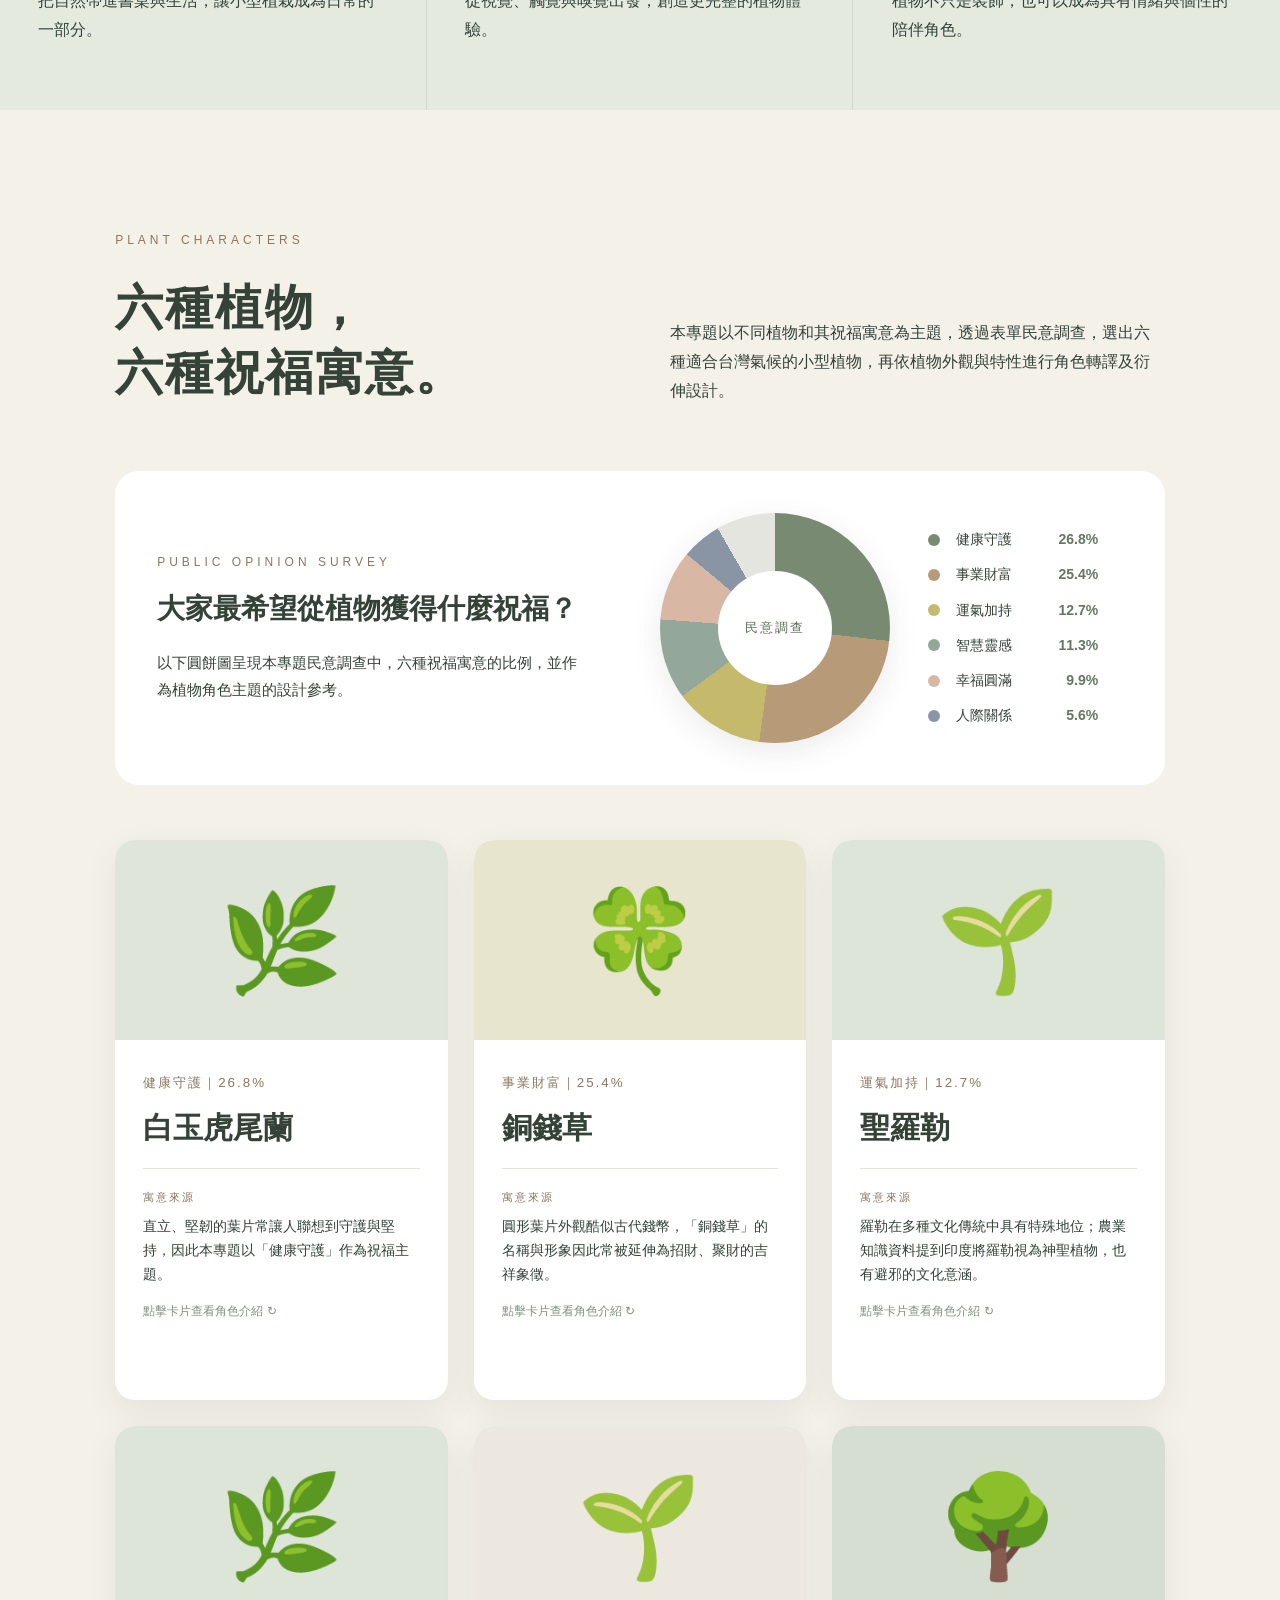
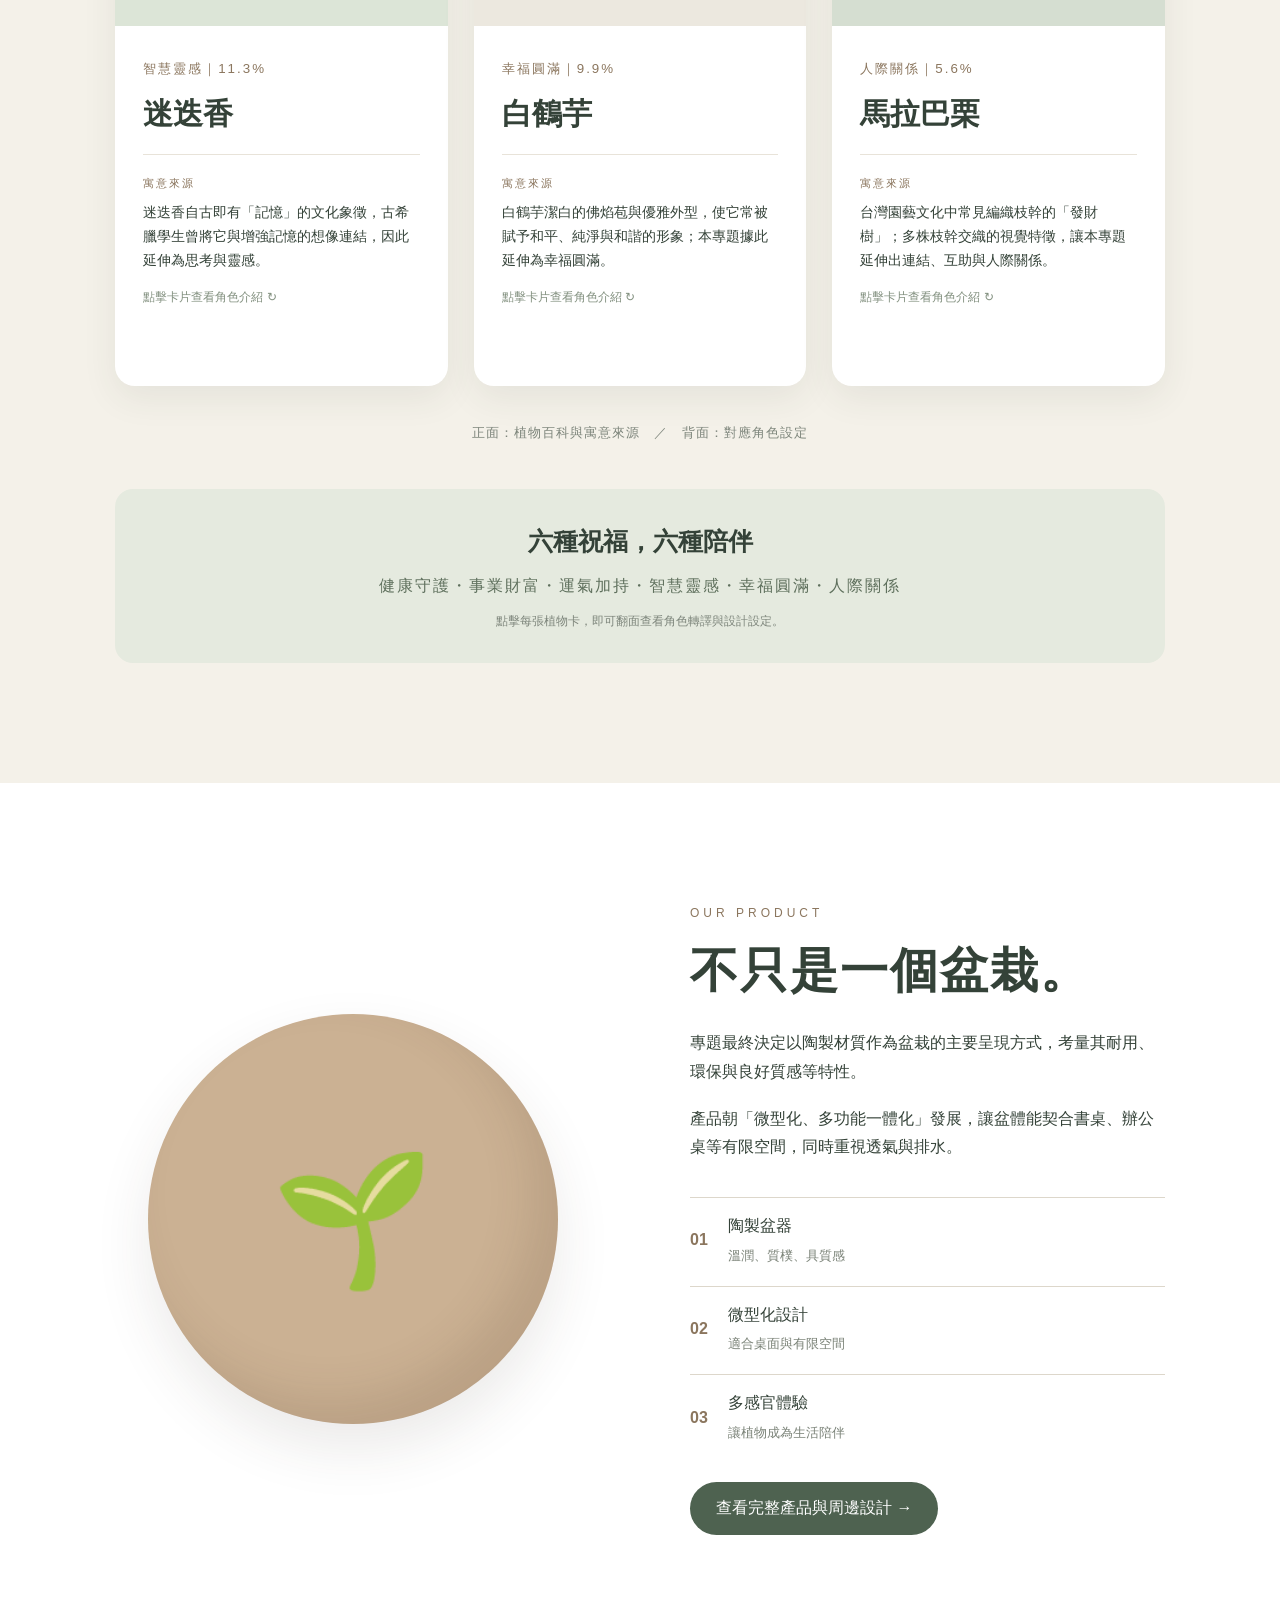
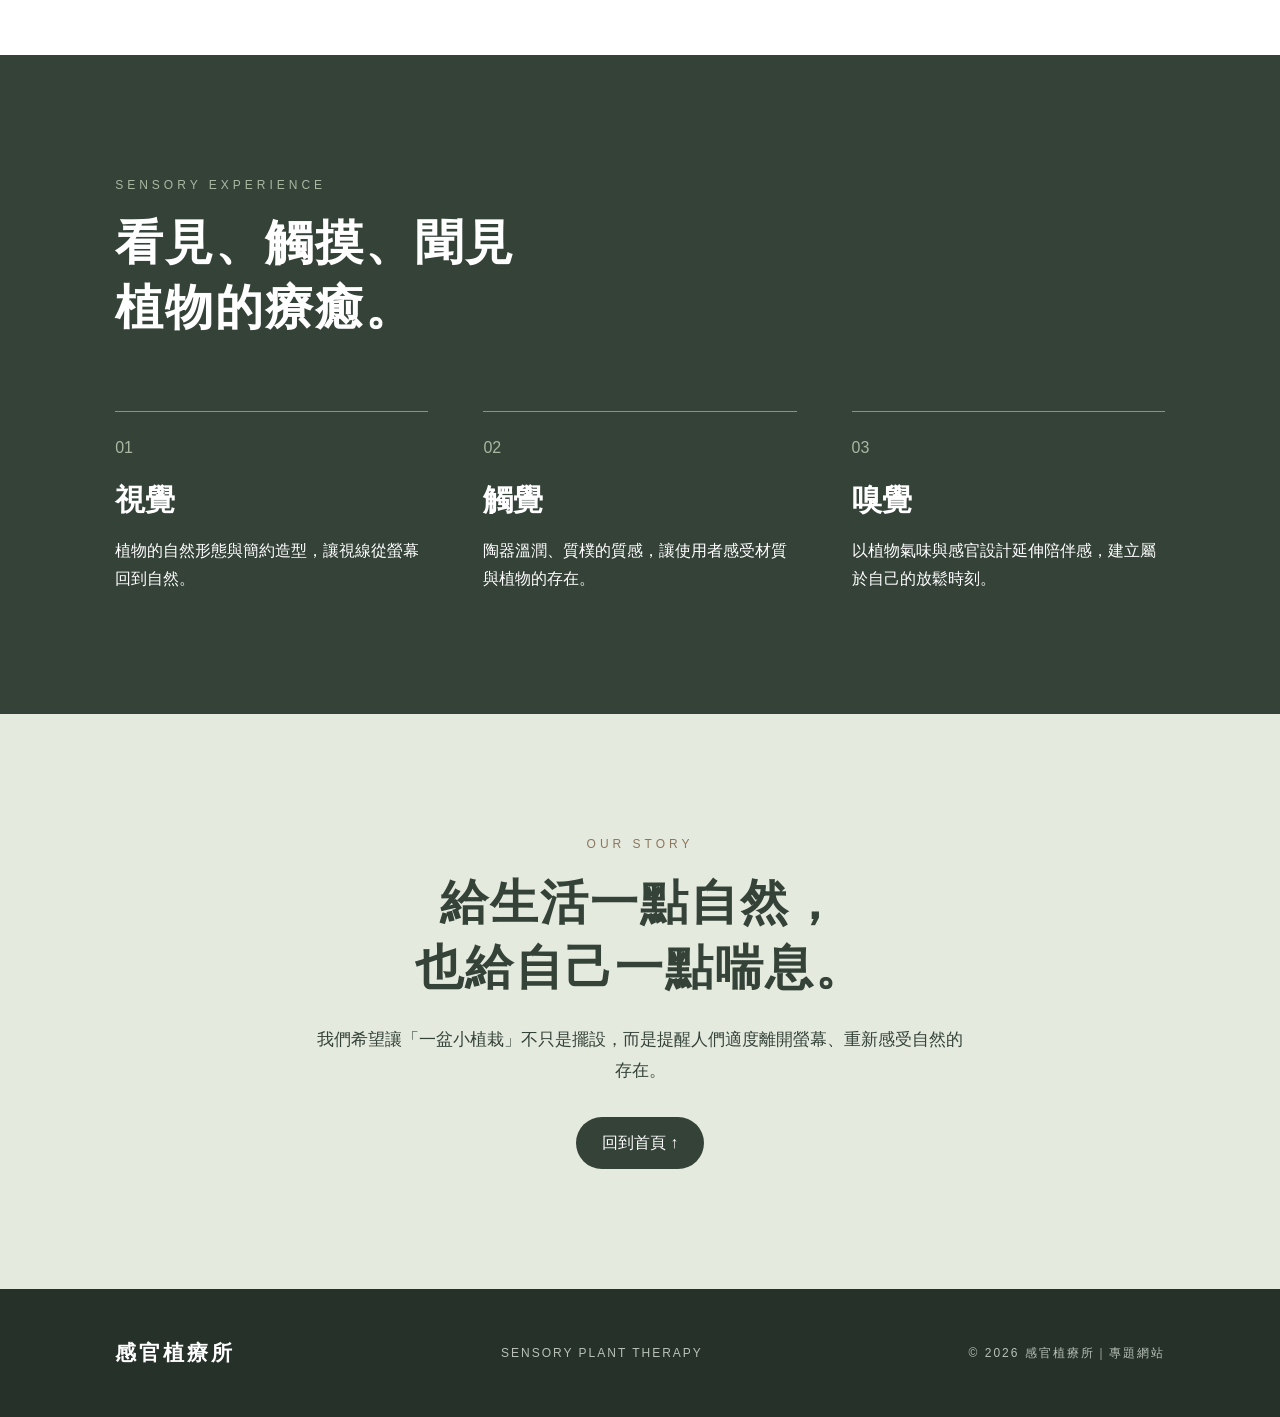
==== commit c6cbf735: "Add files via upload" ====
--- a/index.html
+++ b/index.html
@@ -8,7 +8,7 @@
 </head>
 <body>
 <header class="navbar">
-  <div class="logo">感官植療所</div>
+  <div class="logo">感官植療所</a></div>
   <nav>
     <a href="#home">首頁</a>
     <a href="#concept">理念</a>
@@ -16,6 +16,7 @@
     <a href="#product">產品</a>
     <a href="#experience">感官體驗</a>
     <a href="#story">我們的故事</a>
+    <a href="quiz.html" class="active">靈魂測驗</a>
   </nav>
 </header>
 
--- a/style.css
+++ b/style.css
@@ -1,6 +1,7 @@
 *{margin:0;padding:0;box-sizing:border-box}
 html{scroll-behavior:smooth}
 body{font-family:"Noto Sans TC","Microsoft JhengHei",sans-serif;background:#f4f1e9;color:#344238;line-height:1.8}
+
 .navbar{position:fixed;z-index:10;top:0;left:0;width:100%;height:78px;padding:0 7%;display:flex;align-items:center;justify-content:space-between;background:rgba(244,241,233,.92);backdrop-filter:blur(12px);border-bottom:1px solid rgba(52,66,56,.08)}
 .logo{font-weight:700;letter-spacing:4px;font-size:20px}
 .navbar nav{display:flex;gap:27px}
@@ -175,4 +176,43 @@
   .merch-grid {
     grid-template-columns: 1fr;
   }
-}+}
+/* 統一導覽列 Logo 字體樣式 */
+.navbar .logo a {
+  color: inherit;
+  text-decoration: none;
+  font-size: inherit;
+  font-weight: inherit;
+}
+
+/* ===== 圓餅圖圖例 (.pie-legend) 上下左右對齊修正 ===== */
+.pie-legend {
+  display: flex;
+  flex-direction: column;
+  gap: 10px; /* 控制每一行之間的間距 */
+}
+
+.pie-legend > div {
+  display: flex;
+  align-items: center; /* 讓色塊、文字與數字垂直居中 */
+  font-size: 14px;
+  color: #344238;
+}
+
+/* 讓 <i> 色塊與文字保持固定距離 */
+.pie-legend > div i {
+  display: inline-block;
+  width: 12px;
+  height: 12px;
+  border-radius: 50%;
+  margin-right: 8px;
+  flex-shrink: 0; /* 防止色塊被壓縮 */
+}
+
+/* 關鍵：將數字 <b> 推到最右側，完美靠右對齊 */
+.pie-legend > div b {
+  margin-left: auto; /* 自動填滿左側剩餘空間，將數字往右推 */
+  font-weight: 600;
+  color: #657762;
+  font-size: 14px;
+}
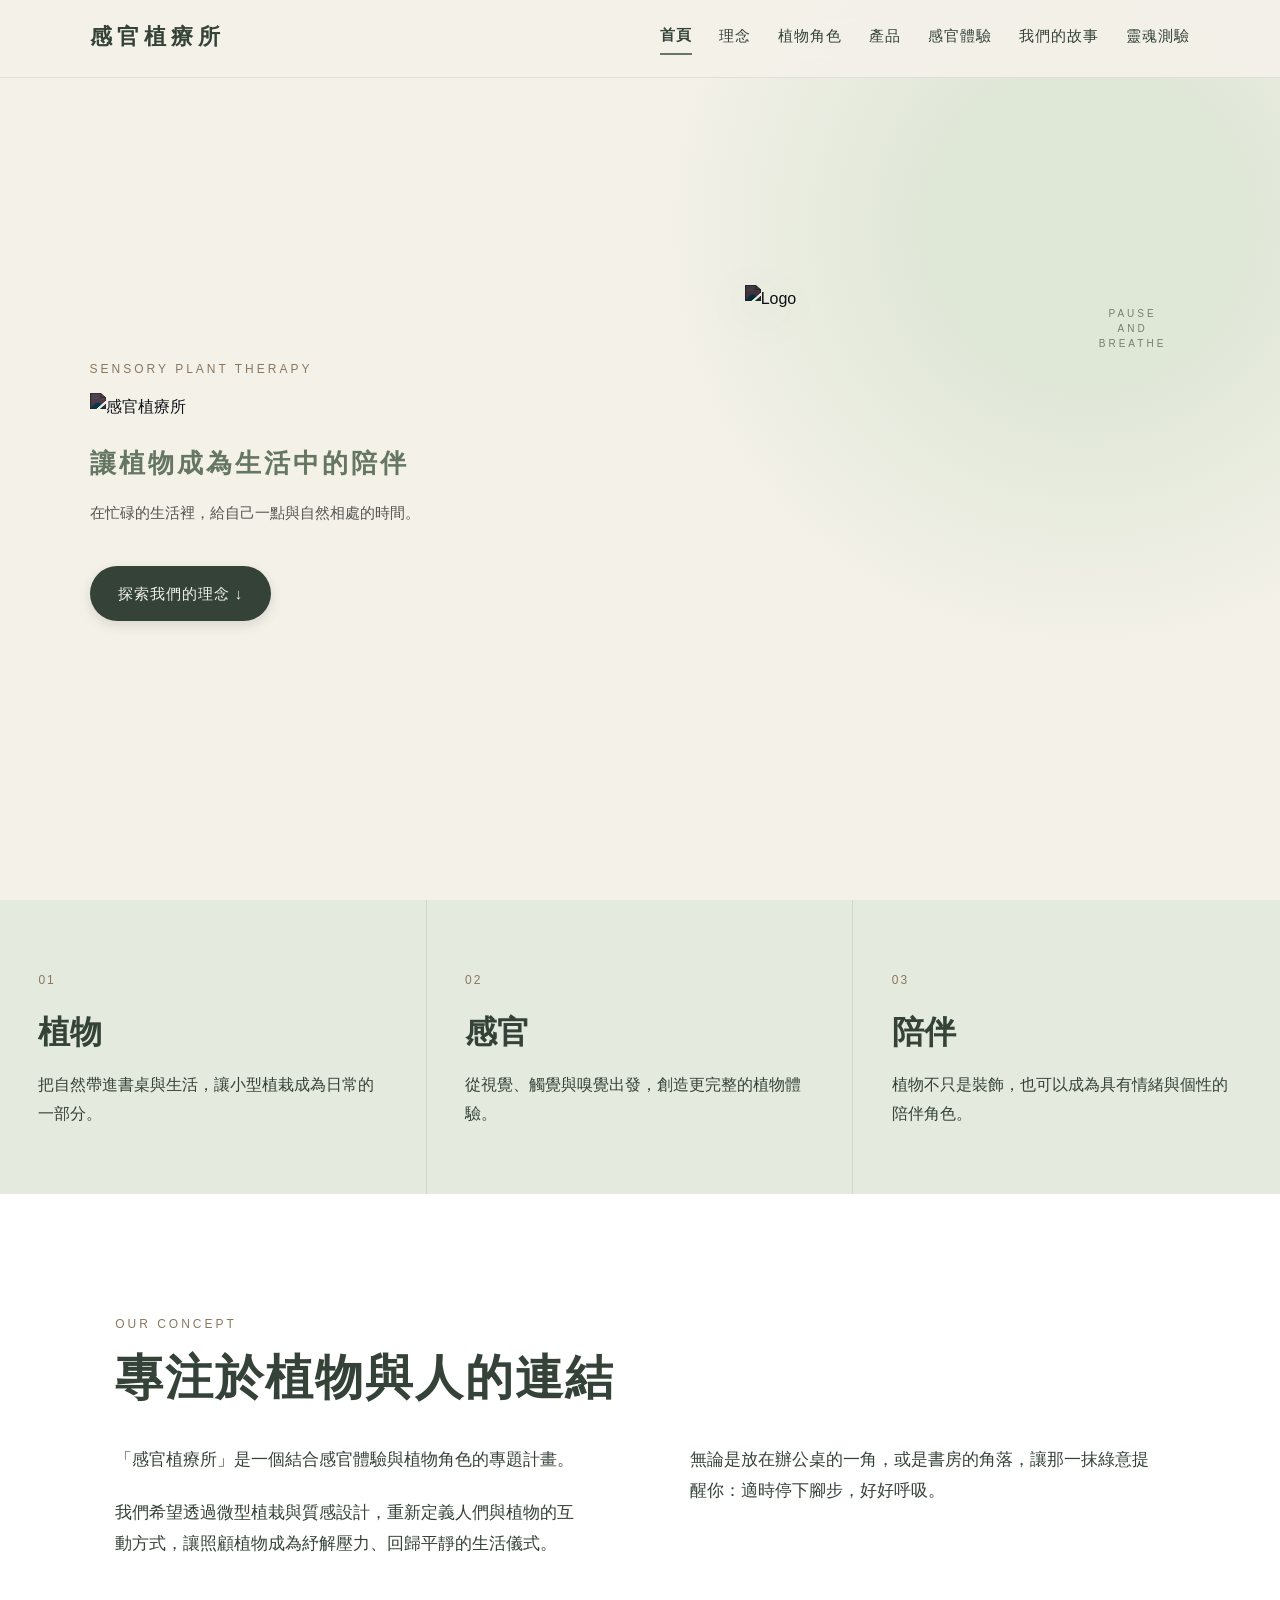
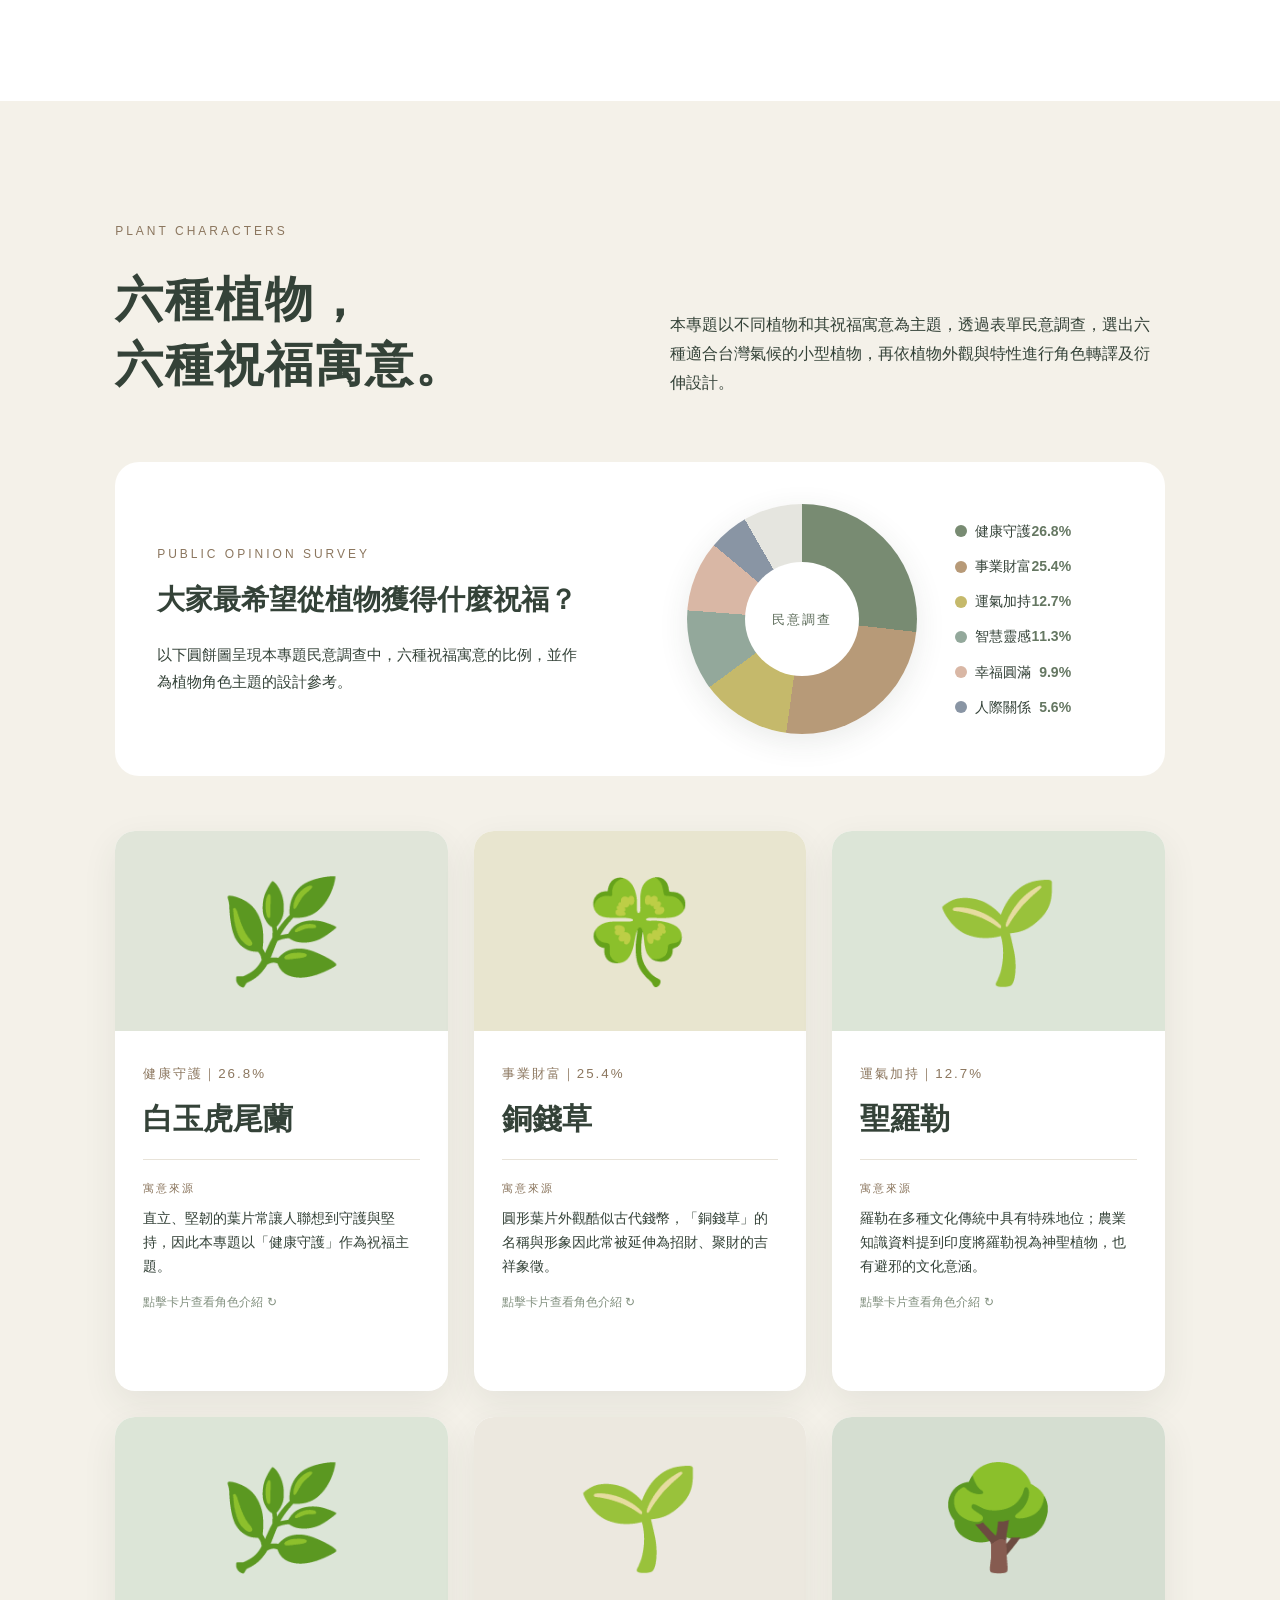
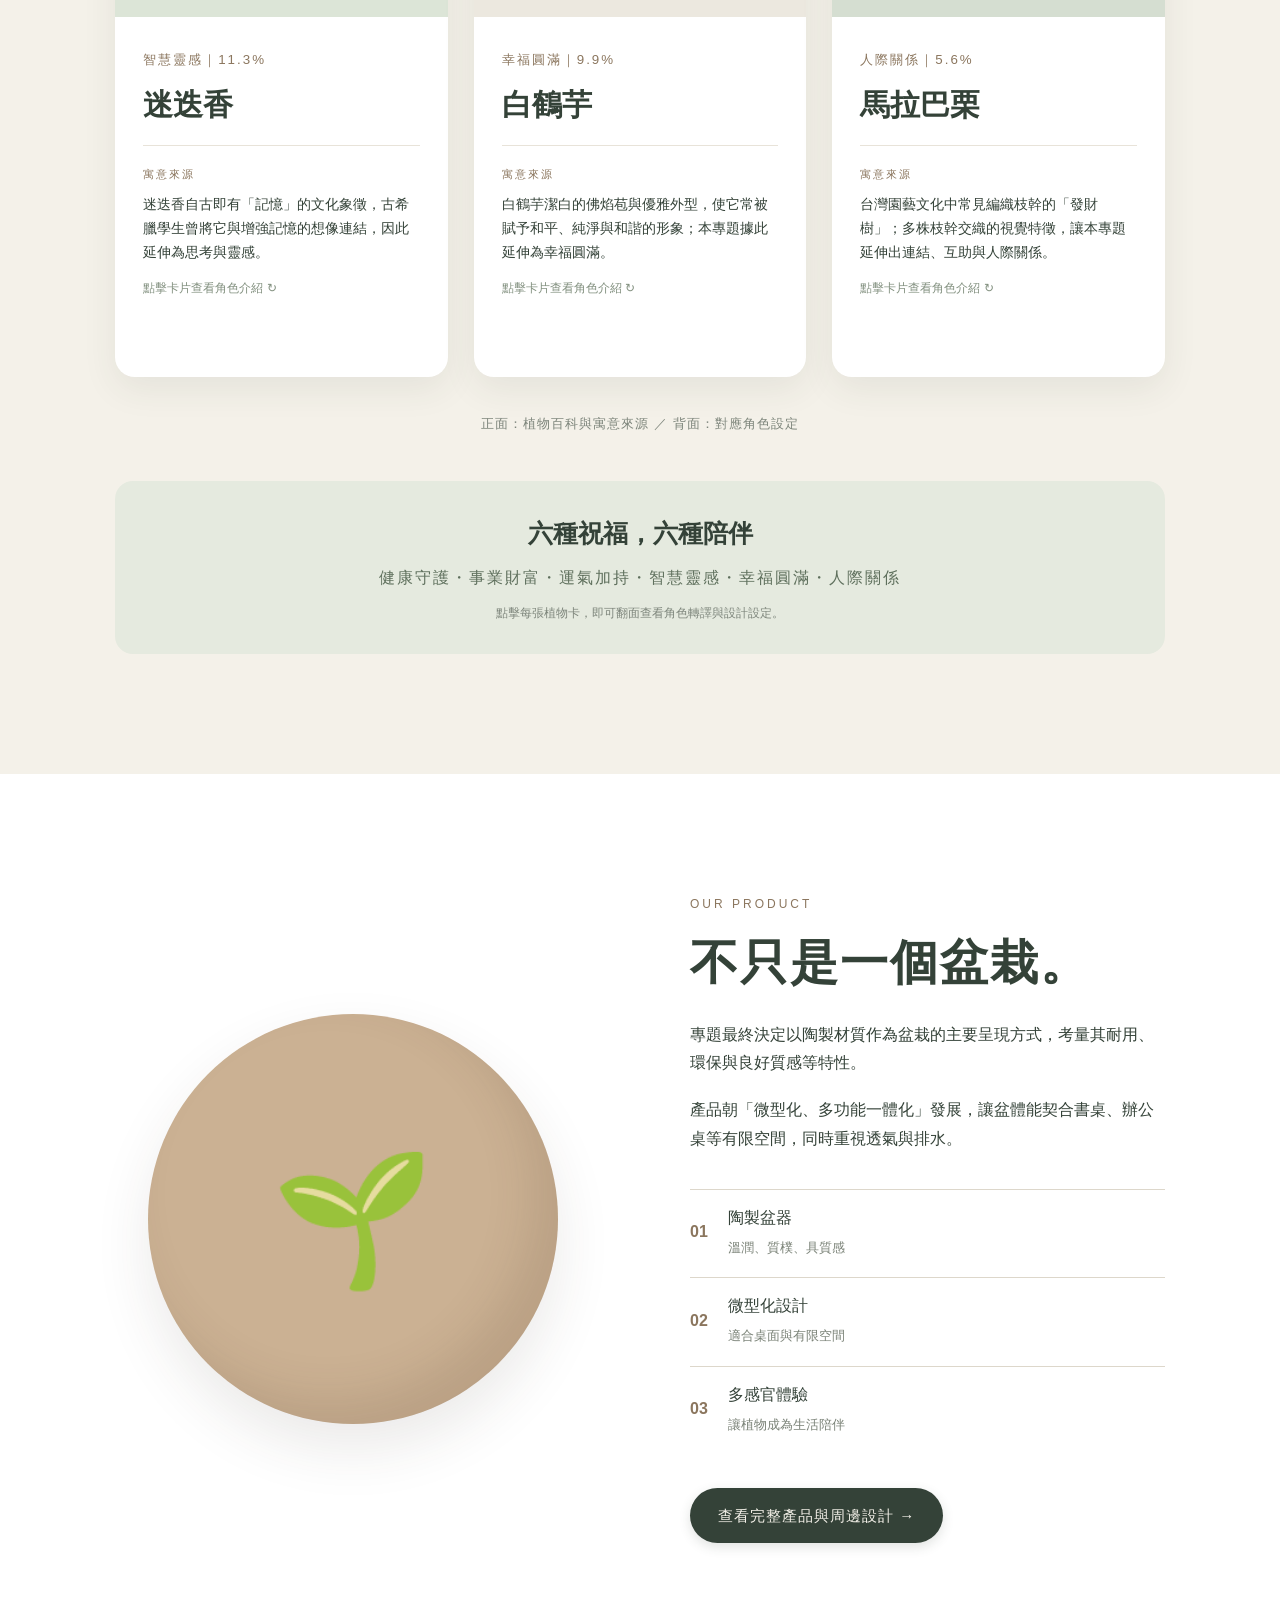
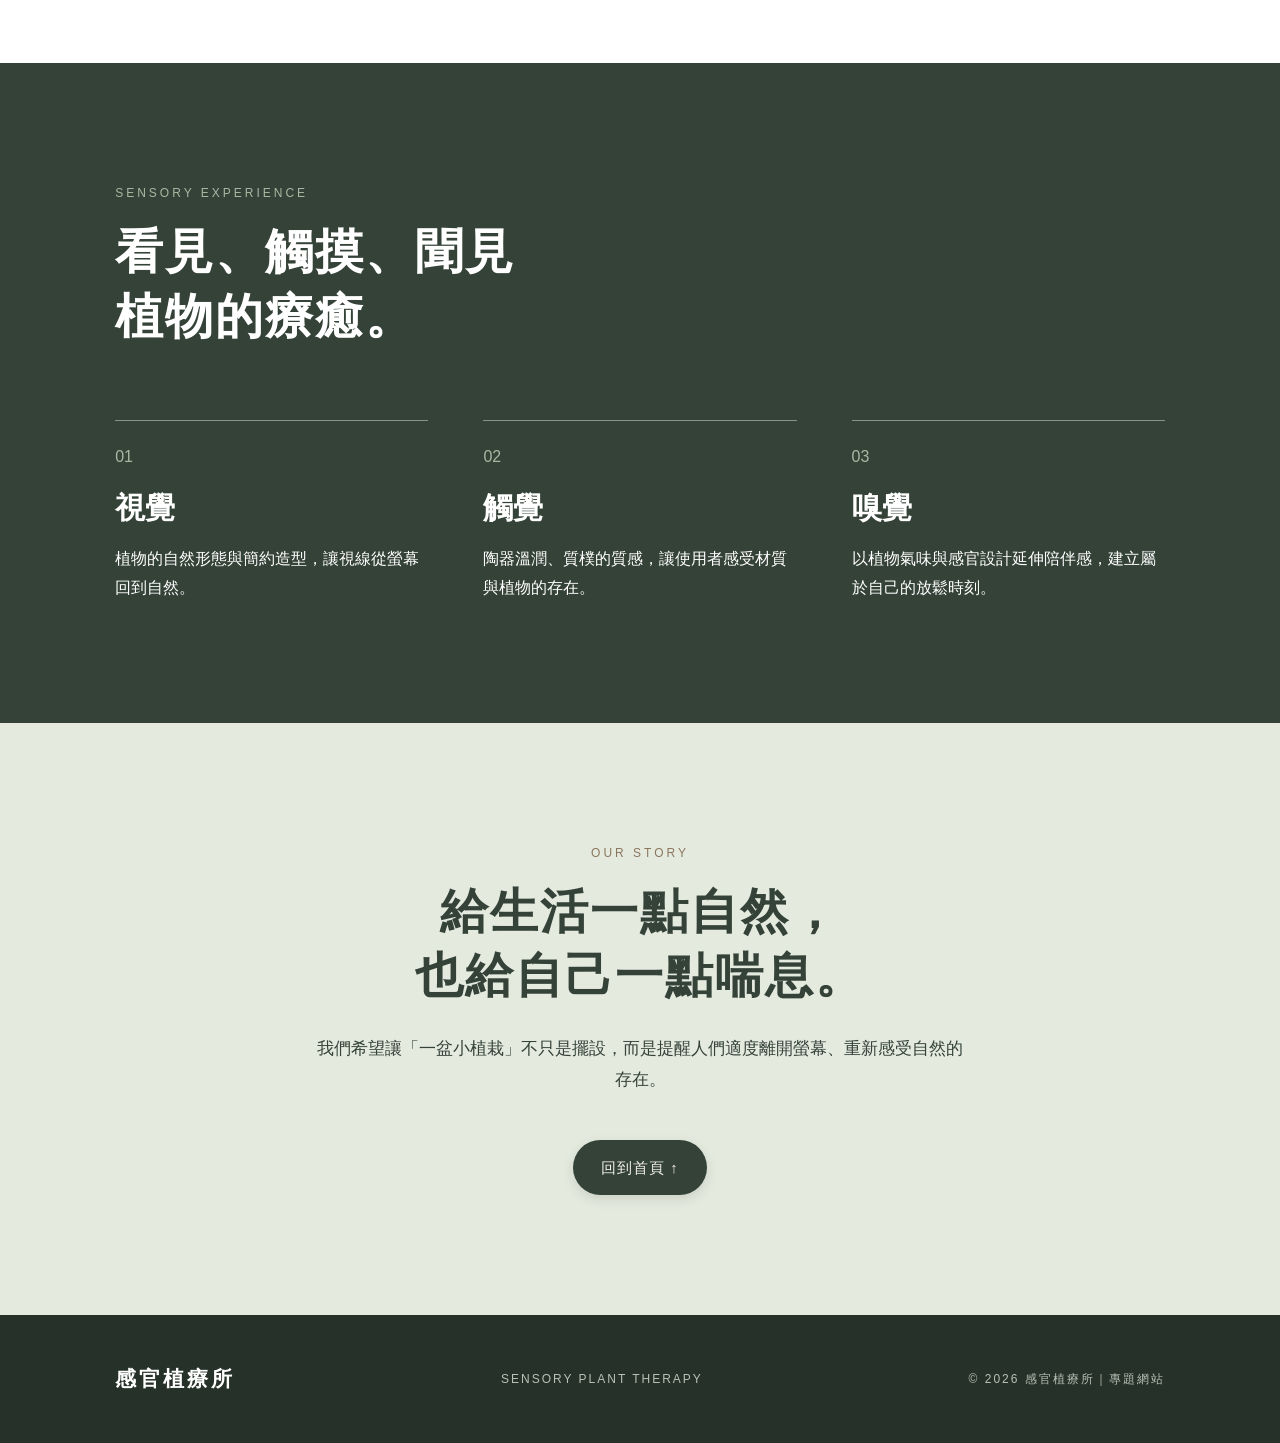
==== commit 9f87cf92: "Add files via upload" ====
--- a/index.html
+++ b/index.html
@@ -7,206 +7,254 @@
 <link rel="stylesheet" href="style.css">
 </head>
 <body>
+
+<!-- 全站統一 Header -->
 <header class="navbar">
-  <div class="logo">感官植療所</a></div>
+  <a href="index.html#home" class="logo-brand">
+    <span class="logo-title">感官植療所</span>
+  </a>
   <nav>
-    <a href="#home">首頁</a>
+    <a href="#home" class="active">首頁</a>
     <a href="#concept">理念</a>
     <a href="#plants">植物角色</a>
     <a href="#product">產品</a>
     <a href="#experience">感官體驗</a>
     <a href="#story">我們的故事</a>
-    <a href="quiz.html" class="active">靈魂測驗</a>
+    <a href="quiz.html">靈魂測驗</a>
   </nav>
 </header>
 
 <main>
-<section id="home" class="hero">
-  <div class="hero-text">
-    <p class="eyebrow">SENSORY PLANT THERAPY</p>
-   <h1 class="hero-title">
-  <span class="line-1">讓植物</span>
-  <em class="line-2">成為生活中的陪伴</em>
-</h1>
-    <p class="lead">在忙碌的生活裡，給自己一點與自然相處的時間。</p>
-    <a class="btn" href="#concept">探索我們的理念 ↓</a>
-  </div>
-  <div class="hero-art">
-    <div class="leaf leaf-a">🌿</div>
-    <div class="leaf leaf-b">🍃</div>
-    <div class="pot-art">🌱</div>
-    <span class="circle-note">PAUSE<br>AND<br>BREATHE</span>
-  </div>
-</section>
-
-<section id="concept" class="concept section">
-  <div class="section-label">OUR CONCEPT</div>
-  <div class="concept-grid">
-    <div>
-      <h2>把自然帶回<br>日常生活。</h2>
-    </div>
-    <div class="copy">
-      <p>「感官植療所」透過植物外觀及氣味感受的擬人化和實體盆栽設計，將植物轉化成一個具有陪伴及情緒的實體。</p>
-      <p>我們利用陶器溫潤、質樸的質感，讓植物融入日常生活，讓觀者能夠從互動中放鬆心情，感受到植物所帶來的療癒和陪伴。</p>
-      <p>我們也希望傳達適度遠離螢幕、回歸自然感受的理念。</p>
-    </div>
-  </div>
-</section>
-
-<section class="values">
-  <div class="value"><span>01</span><h3>植物</h3><p>把自然帶進書桌與生活，讓小型植栽成為日常的一部分。</p></div>
-  <div class="value"><span>02</span><h3>感官</h3><p>從視覺、觸覺與嗅覺出發，創造更完整的植物體驗。</p></div>
-  <div class="value"><span>03</span><h3>陪伴</h3><p>植物不只是裝飾，也可以成為具有情緒與個性的陪伴角色。</p></div>
-</section>
-
-<section id="plants" class="section plants">
-  <div class="section-label">PLANT CHARACTERS</div>
-  <div class="title-row">
-    <div><h2>六種植物，<br>六種祝福寓意。</h2></div>
-    <p>本專題以不同植物和其祝福寓意為主題，透過表單民意調查，選出六種適合台灣氣候的小型植物，再依植物外觀與特性進行角色轉譯及衍伸設計。</p>
-  </div>
-
-  <div class="survey-section">
-    <div class="survey-copy">
-      <p class="section-label">PUBLIC OPINION SURVEY</p>
-      <h3>大家最希望從植物獲得什麼祝福？</h3>
-      <p>以下圓餅圖呈現本專題民意調查中，六種祝福寓意的比例，並作為植物角色主題的設計參考。</p>
-    </div>
-    <div class="pie-layout">
-      <div class="pie-chart"></div>
-      <div class="pie-legend">
-        <div><i class="c1"></i>健康守護 <b>26.8%</b></div>
-        <div><i class="c2"></i>事業財富 <b>25.4%</b></div>
-        <div><i class="c3"></i>運氣加持 <b>12.7%</b></div>
-        <div><i class="c4"></i>智慧靈感 <b>11.3%</b></div>
-        <div><i class="c5"></i>幸福圓滿 <b>9.9%</b></div>
-        <div><i class="c6"></i>人際關係 <b>5.6%</b></div>
-      </div>
-    </div>
-  </div>
-
-  <div class="plant-grid">
-    <article class="plant-card flip-card" tabindex="0">
-      <div class="flip-card-inner">
-        <div class="flip-card-front">
-          <div class="plant-visual snake">🌿</div>
-          <div class="card-body">
-            <small>健康守護｜26.8%</small><h3>白玉虎尾蘭</h3>
-            <div class="meaning-source"><span>寓意來源</span><p>直立、堅韌的葉片常讓人聯想到守護與堅持，因此本專題以「健康守護」作為祝福主題。</p></div>
-            <div class="flip-hint">點擊卡片查看角色介紹 ↻</div>
-          </div>
-        </div>
-        <div class="flip-card-back"><div class="back-top"><small>CHARACTER DESIGN</small><span class="back-emoji">🌿</span></div>
-          <div class="back-body"><p class="back-meaning">健康守護</p><h3>白玉虎尾蘭</h3><p>高挑穩重、可靠安心的陪伴者。以直立葉片延伸出護盾般的輪廓，象徵在日常中安靜守護。</p></div><div class="flip-hint">點擊翻回植物百科 ↻</div>
-        </div>
-      </div>
-    </article>
-
-    <article class="plant-card flip-card" tabindex="0">
-      <div class="flip-card-inner">
-        <div class="flip-card-front"><div class="plant-visual money">🍀</div><div class="card-body">
-          <small>事業財富｜25.4%</small><h3>銅錢草</h3>
-          <div class="meaning-source"><span>寓意來源</span><p>圓形葉片外觀酷似古代錢幣，「銅錢草」的名稱與形象因此常被延伸為招財、聚財的吉祥象徵。</p></div><div class="flip-hint">點擊卡片查看角色介紹 ↻</div>
-        </div></div>
-        <div class="flip-card-back"><div class="back-top"><small>CHARACTER DESIGN</small><span class="back-emoji">🍀</span></div>
-          <div class="back-body"><p class="back-meaning">事業財富</p><h3>銅錢草</h3><p>圓潤可愛、活潑開朗，散發正能量。圓形葉片延伸為飽滿造型，象徵財富與好運持續累積。</p></div><div class="flip-hint">點擊翻回植物百科 ↻</div>
-        </div>
-      </div>
-    </article>
-
-    <article class="plant-card flip-card" tabindex="0">
-      <div class="flip-card-inner">
-        <div class="flip-card-front"><div class="plant-visual basil">🌱</div><div class="card-body">
-          <small>運氣加持｜12.7%</small><h3>聖羅勒</h3>
-          <div class="meaning-source"><span>寓意來源</span><p>羅勒在多種文化傳統中具有特殊地位；農業知識資料提到印度將羅勒視為神聖植物，也有避邪的文化意涵。</p></div><div class="flip-hint">點擊卡片查看角色介紹 ↻</div>
-        </div></div>
-        <div class="flip-card-back"><div class="back-top"><small>CHARACTER DESIGN</small><span class="back-emoji">🌱</span></div>
-          <div class="back-body"><p class="back-meaning">運氣加持</p><h3>聖羅勒</h3><p>優雅神秘，帶來正向能量與祝福。以規律的葉片與花序轉譯成平衡的造型語言。</p></div><div class="flip-hint">點擊翻回植物百科 ↻</div>
-        </div>
-      </div>
-    </article>
-
-    <article class="plant-card flip-card" tabindex="0">
-      <div class="flip-card-inner">
-        <div class="flip-card-front"><div class="plant-visual rosemary">🌿</div><div class="card-body">
-          <small>智慧靈感｜11.3%</small><h3>迷迭香</h3>
-          <div class="meaning-source"><span>寓意來源</span><p>迷迭香自古即有「記憶」的文化象徵，古希臘學生曾將它與增強記憶的想像連結，因此延伸為思考與靈感。</p></div><div class="flip-hint">點擊卡片查看角色介紹 ↻</div>
-        </div></div>
-        <div class="flip-card-back"><div class="back-top"><small>CHARACTER DESIGN</small><span class="back-emoji">🌿</span></div>
-          <div class="back-body"><p class="back-meaning">智慧靈感</p><h3>迷迭香</h3><p>冷靜沉穩、思緒敏捷，兼具智慧與創造力。針狀葉片轉化為俐落線條，呈現靈感迸發。</p></div><div class="flip-hint">點擊翻回植物百科 ↻</div>
-        </div>
-      </div>
-    </article>
-
-    <article class="plant-card flip-card" tabindex="0">
-      <div class="flip-card-inner">
-        <div class="flip-card-front"><div class="plant-visual peace">🌱</div><div class="card-body">
-          <small>幸福圓滿｜9.9%</small><h3>白鶴芋</h3>
-          <div class="meaning-source"><span>寓意來源</span><p>白鶴芋潔白的佛焰苞與優雅外型，使它常被賦予和平、純淨與和諧的形象；本專題據此延伸為幸福圓滿。</p></div><div class="flip-hint">點擊卡片查看角色介紹 ↻</div>
-        </div></div>
-        <div class="flip-card-back"><div class="back-top"><small>CHARACTER DESIGN</small><span class="back-emoji">🌱</span></div>
-          <div class="back-body"><p class="back-meaning">幸福圓滿</p><h3>白鶴芋</h3><p>嬌小活潑、親切溫暖，帶來愉悅與舒適。以柔和圓潤的線條表現安定與溫暖。</p></div><div class="flip-hint">點擊翻回植物百科 ↻</div>
-        </div>
-      </div>
-    </article>
-
-    <article class="plant-card flip-card" tabindex="0">
-      <div class="flip-card-inner">
-        <div class="flip-card-front"><div class="plant-visual pachira">🌳</div><div class="card-body">
-          <small>人際關係｜5.6%</small><h3>馬拉巴栗</h3>
-          <div class="meaning-source"><span>寓意來源</span><p>台灣園藝文化中常見編織枝幹的「發財樹」；多株枝幹交織的視覺特徵，讓本專題延伸出連結、互助與人際關係。</p></div><div class="flip-hint">點擊卡片查看角色介紹 ↻</div>
-        </div></div>
-        <div class="flip-card-back"><div class="back-top"><small>CHARACTER DESIGN</small><span class="back-emoji">🌳</span></div>
-          <div class="back-body"><p class="back-meaning">人際關係</p><h3>馬拉巴栗</h3><p>熱情開朗、富有親和力，善於凝聚情感與交流。將交織枝幹轉化為角色的連結性結構。</p></div><div class="flip-hint">點擊翻回植物百科 ↻</div>
-        </div>
-      </div>
-    </article>
-  </div>
-
-  <p class="card-note">正面：植物百科與寓意來源　／　背面：對應角色設定</p>
-  <div class="meaning-note"><h3>六種祝福，六種陪伴</h3><p>健康守護・事業財富・運氣加持・智慧靈感・幸福圓滿・人際關係</p><span>點擊每張植物卡，即可翻面查看角色轉譯與設計設定。</span></div>
-</section>
-
-<section id="product" class="product section">
-  <div class="product-art"><div class="ceramic-pot">🌱</div></div>
-  <div class="product-copy">
-    <div class="section-label">OUR PRODUCT</div>
-    <h2>不只是一個盆栽。</h2>
-    <p>專題最終決定以陶製材質作為盆栽的主要呈現方式，考量其耐用、環保與良好質感等特性。</p>
-    <p>產品朝「微型化、多功能一體化」發展，讓盆體能契合書桌、辦公桌等有限空間，同時重視透氣與排水。</p>
-    
-    <div class="feature-list">
-      <div><b>01</b><span>陶製盆器<br><small>溫潤、質樸、具質感</small></span></div>
-      <div><b>02</b><span>微型化設計<br><small>適合桌面與有限空間</small></span></div>
-      <div><b>03</b><span>多感官體驗<br><small>讓植物成為生活陪伴</small></span></div>
-    </div> <!-- feature-list 結束 -->
-
-    <!-- 🔽 務必貼在這裡（product-copy 裡面，feature-list 的下面） -->
-    <div style="margin-top: 35px;">
-      <a class="btn" href="product.html">查看完整產品與周邊設計 →</a>
-    </div>
-
-  </div> <!-- product-copy 結束 -->
-</section>
-
-<section id="experience" class="experience section">
-  <div class="section-label">SENSORY EXPERIENCE</div>
-  <h2>看見、觸摸、聞見<br>植物的療癒。</h2>
-  <div class="sense-grid">
-    <div><span>01</span><h3>視覺</h3><p>植物的自然形態與簡約造型，讓視線從螢幕回到自然。</p></div>
-    <div><span>02</span><h3>觸覺</h3><p>陶器溫潤、質樸的質感，讓使用者感受材質與植物的存在。</p></div>
-    <div><span>03</span><h3>嗅覺</h3><p>以植物氣味與感官設計延伸陪伴感，建立屬於自己的放鬆時刻。</p></div>
-  </div>
-</section>
-
-<section id="story" class="story section">
-  <div class="story-inner">
-    <div class="section-label">OUR STORY</div>
-    <h2>給生活一點自然，<br>也給自己一點喘息。</h2>
-    <p>我們希望讓「一盆小植栽」不只是擺設，而是提醒人們適度離開螢幕、重新感受自然的存在。</p>
-    <a class="btn light" href="#home">回到首頁 ↑</a>
-  </div>
-</section>
+  <!-- Hero 首頁區塊 -->
+  <section id="home" class="hero">
+    <div class="hero-text">
+      <p class="eyebrow">SENSORY PLANT THERAPY</p>
+      
+      <!-- 左側大標題：標準字圖片 -->
+      <img src="images/去背版 字.png" alt="感官植療所" class="hero-title-img">
+      
+      <!-- 左側標語 -->
+      <p class="hero-tagline">讓植物成為生活中的陪伴</p>
+      
+      <p class="lead">在忙碌的生活裡，給自己一點與自然相處的時間。</p>
+      <a href="#concept" class="btn">探索我們的理念 ↓</a>
+    </div>
+
+    <div class="hero-art">
+      <span class="circle-note">PAUSE<br>AND<br>BREATHE</span>
+      <!-- 右側圓圈：圓形 Logo 圖片 -->
+      <img src="images/logo-icon.png" alt="Logo" class="hero-art-logo">
+    </div>
+  </section>
+
+  <!-- 核心價值區塊 -->
+  <section class="values">
+    <div class="value"><span>01</span><h3>植物</h3><p>把自然帶進書桌與生活，讓小型植栽成為日常的一部分。</p></div>
+    <div class="value"><span>02</span><h3>感官</h3><p>從視覺、觸覺與嗅覺出發，創造更完整的植物體驗。</p></div>
+    <div class="value"><span>03</span><h3>陪伴</h3><p>植物不只是裝飾，也可以成為具有情緒與個性的陪伴角色。</p></div>
+  </section>
+
+  <!-- 理念區塊 -->
+  <section id="concept" class="section concept">
+    <div class="section-label">OUR CONCEPT</div>
+    <h2>專注於植物與人的連結</h2>
+    <div class="concept-grid">
+      <div class="copy">
+        <p>「感官植療所」是一個結合感官體驗與植物角色的專題計畫。</p>
+        <p>我們希望透過微型植栽與質感設計，重新定義人們與植物的互動方式，讓照顧植物成為紓解壓力、回歸平靜的生活儀式。</p>
+      </div>
+      <div class="copy">
+        <p>無論是放在辦公桌的一角，或是書房的角落，讓那一抹綠意提醒你：適時停下腳步，好好呼吸。</p>
+      </div>
+    </div>
+  </section>
+
+  <!-- 植物角色區塊 -->
+  <section id="plants" class="section plants">
+    <div class="section-label">PLANT CHARACTERS</div>
+    <div class="title-row">
+      <div><h2>六種植物，<br>六種祝福寓意。</h2></div>
+      <p>本專題以不同植物和其祝福寓意為主題，透過表單民意調查，選出六種適合台灣氣候的小型植物，再依植物外觀與特性進行角色轉譯及衍伸設計。</p>
+    </div>
+
+    <div class="survey-section">
+      <div class="survey-copy">
+        <p class="section-label">PUBLIC OPINION SURVEY</p>
+        <h3>大家最希望從植物獲得什麼祝福？</h3>
+        <p>以下圓餅圖呈現本專題民意調查中，六種祝福寓意的比例，並作為植物角色主題的設計參考。</p>
+      </div>
+      <div class="pie-layout">
+        <div class="pie-chart"></div>
+        <div class="pie-legend">
+          <div><i class="c1"></i>健康守護 <b>26.8%</b></div>
+          <div><i class="c2"></i>事業財富 <b>25.4%</b></div>
+          <div><i class="c3"></i>運氣加持 <b>12.7%</b></div>
+          <div><i class="c4"></i>智慧靈感 <b>11.3%</b></div>
+          <div><i class="c5"></i>幸福圓滿 <b>9.9%</b></div>
+          <div><i class="c6"></i>人際關係 <b>5.6%</b></div>
+        </div>
+      </div>
+    </div>
+
+    <div class="plant-grid">
+      <article class="plant-card flip-card" tabindex="0">
+        <div class="flip-card-inner">
+          <div class="flip-card-front">
+            <div class="plant-visual snake">🌿</div>
+            <div class="card-body">
+              <small>健康守護｜26.8%</small><h3>白玉虎尾蘭</h3>
+              <div class="meaning-source"><span>寓意來源</span><p>直立、堅韌的葉片常讓人聯想到守護與堅持，因此本專題以「健康守護」作為祝福主題。</p></div>
+              <div class="flip-hint">點擊卡片查看角色介紹 ↻</div>
+            </div>
+          </div>
+          <div class="flip-card-back">
+            <div class="back-top"><small>CHARACTER DESIGN</small><span class="back-emoji">🌿</span></div>
+            <div class="back-body"><p class="back-meaning">健康守護</p><h3>白玉虎尾蘭</h3><p>高挑穩重、可靠安心的陪伴者。以直立葉片延伸出護盾般的輪廓，象徵在日常中安靜守護。</p></div>
+            <div class="flip-hint">點擊翻回植物百科 ↻</div>
+          </div>
+        </div>
+      </article>
+
+      <article class="plant-card flip-card" tabindex="0">
+        <div class="flip-card-inner">
+          <div class="flip-card-front">
+            <div class="plant-visual money">🍀</div>
+            <div class="card-body">
+              <small>事業財富｜25.4%</small><h3>銅錢草</h3>
+              <div class="meaning-source"><span>寓意來源</span><p>圓形葉片外觀酷似古代錢幣，「銅錢草」的名稱與形象因此常被延伸為招財、聚財的吉祥象徵。</p></div>
+              <div class="flip-hint">點擊卡片查看角色介紹 ↻</div>
+            </div>
+          </div>
+          <div class="flip-card-back">
+            <div class="back-top"><small>CHARACTER DESIGN</small><span class="back-emoji">🍀</span></div>
+            <div class="back-body"><p class="back-meaning">事業財富</p><h3>銅錢草</h3><p>圓潤可愛、活潑開朗，散發正能量。圓形葉片延伸為飽滿造型，象徵財富與好運持續累積。</p></div>
+            <div class="flip-hint">點擊翻回植物百科 ↻</div>
+          </div>
+        </div>
+      </article>
+
+      <article class="plant-card flip-card" tabindex="0">
+        <div class="flip-card-inner">
+          <div class="flip-card-front">
+            <div class="plant-visual basil">🌱</div>
+            <div class="card-body">
+              <small>運氣加持｜12.7%</small><h3>聖羅勒</h3>
+              <div class="meaning-source"><span>寓意來源</span><p>羅勒在多種文化傳統中具有特殊地位；農業知識資料提到印度將羅勒視為神聖植物，也有避邪的文化意涵。</p></div>
+              <div class="flip-hint">點擊卡片查看角色介紹 ↻</div>
+            </div>
+          </div>
+          <div class="flip-card-back">
+            <div class="back-top"><small>CHARACTER DESIGN</small><span class="back-emoji">🌱</span></div>
+            <div class="back-body"><p class="back-meaning">運氣加持</p><h3>聖羅勒</h3><p>優雅神秘，帶來正向能量與祝福。以規律的葉片與花序轉譯成平衡的造型語言。</p></div>
+            <div class="flip-hint">點擊翻回植物百科 ↻</div>
+          </div>
+        </div>
+      </article>
+
+      <article class="plant-card flip-card" tabindex="0">
+        <div class="flip-card-inner">
+          <div class="flip-card-front">
+            <div class="plant-visual rosemary">🌿</div>
+            <div class="card-body">
+              <small>智慧靈感｜11.3%</small><h3>迷迭香</h3>
+              <div class="meaning-source"><span>寓意來源</span><p>迷迭香自古即有「記憶」的文化象徵，古希臘學生曾將它與增強記憶的想像連結，因此延伸為思考與靈感。</p></div>
+              <div class="flip-hint">點擊卡片查看角色介紹 ↻</div>
+            </div>
+          </div>
+          <div class="flip-card-back">
+            <div class="back-top"><small>CHARACTER DESIGN</small><span class="back-emoji">🌿</span></div>
+            <div class="back-body"><p class="back-meaning">智慧靈感</p><h3>迷迭香</h3><p>冷靜沉穩、思緒敏捷，兼具智慧與創造力。針狀葉片轉化為俐落線條，呈現靈感迸發。</p></div>
+            <div class="flip-hint">點擊翻回植物百科 ↻</div>
+          </div>
+        </div>
+      </article>
+
+      <article class="plant-card flip-card" tabindex="0">
+        <div class="flip-card-inner">
+          <div class="flip-card-front">
+            <div class="plant-visual peace">🌱</div>
+            <div class="card-body">
+              <small>幸福圓滿｜9.9%</small><h3>白鶴芋</h3>
+              <div class="meaning-source"><span>寓意來源</span><p>白鶴芋潔白的佛焰苞與優雅外型，使它常被賦予和平、純淨與和諧的形象；本專題據此延伸為幸福圓滿。</p></div>
+              <div class="flip-hint">點擊卡片查看角色介紹 ↻</div>
+            </div>
+          </div>
+          <div class="flip-card-back">
+            <div class="back-top"><small>CHARACTER DESIGN</small><span class="back-emoji">🌱</span></div>
+            <div class="back-body"><p class="back-meaning">幸福圓滿</p><h3>白鶴芋</h3><p>嬌小活潑、親切溫暖，帶來愉悅與舒適。以柔和圓潤的線條表現安定與溫暖。</p></div>
+            <div class="flip-hint">點擊翻回植物百科 ↻</div>
+          </div>
+        </div>
+      </article>
+
+      <article class="plant-card flip-card" tabindex="0">
+        <div class="flip-card-inner">
+          <div class="flip-card-front">
+            <div class="plant-visual pachira">🌳</div>
+            <div class="card-body">
+              <small>人際關係｜5.6%</small><h3>馬拉巴栗</h3>
+              <div class="meaning-source"><span>寓意來源</span><p>台灣園藝文化中常見編織枝幹的「發財樹」；多株枝幹交織的視覺特徵，讓本專題延伸出連結、互助與人際關係。</p></div>
+              <div class="flip-hint">點擊卡片查看角色介紹 ↻</div>
+            </div>
+          </div>
+          <div class="flip-card-back">
+            <div class="back-top"><small>CHARACTER DESIGN</small><span class="back-emoji">🌳</span></div>
+            <div class="back-body"><p class="back-meaning">人際關係</p><h3>馬拉巴栗</h3><p>熱情開朗、富有親和力，善於凝聚情感與交流。將交織枝幹轉化為角色的連結性結構。</p></div>
+            <div class="flip-hint">點擊翻回植物百科 ↻</div>
+          </div>
+        </div>
+      </article>
+    </div>
+
+    <p class="card-note">正面：植物百科與寓意來源 ／ 背面：對應角色設定</p>
+    <div class="meaning-note">
+      <h3>六種祝福，六種陪伴</h3>
+      <p>健康守護・事業財富・運氣加持・智慧靈感・幸福圓滿・人際關係</p>
+      <span>點擊每張植物卡，即可翻面查看角色轉譯與設計設定。</span>
+    </div>
+  </section>
+
+  <!-- 產品區塊 -->
+  <section id="product" class="product section">
+    <div class="product-art"><div class="ceramic-pot">🌱</div></div>
+    <div class="product-copy">
+      <div class="section-label">OUR PRODUCT</div>
+      <h2>不只是一個盆栽。</h2>
+      <p>專題最終決定以陶製材質作為盆栽的主要呈現方式，考量其耐用、環保與良好質感等特性。</p>
+      <p>產品朝「微型化、多功能一體化」發展，讓盆體能契合書桌、辦公桌等有限空間，同時重視透氣與排水。</p>
+      
+      <div class="feature-list">
+        <div><b>01</b><span>陶製盆器<br><small>溫潤、質樸、具質感</small></span></div>
+        <div><b>02</b><span>微型化設計<br><small>適合桌面與有限空間</small></span></div>
+        <div><b>03</b><span>多感官體驗<br><small>讓植物成為生活陪伴</small></span></div>
+      </div>
+
+      <div style="margin-top: 35px;">
+        <a class="btn" href="product.html">查看完整產品與周邊設計 →</a>
+      </div>
+    </div>
+  </section>
+
+  <!-- 感官體驗區塊 -->
+  <section id="experience" class="experience section">
+    <div class="section-label">SENSORY EXPERIENCE</div>
+    <h2>看見、觸摸、聞見<br>植物的療癒。</h2>
+    <div class="sense-grid">
+      <div><span>01</span><h3>視覺</h3><p>植物的自然形態與簡約造型，讓視線從螢幕回到自然。</p></div>
+      <div><span>02</span><h3>觸覺</h3><p>陶器溫潤、質樸的質感，讓使用者感受材質與植物的存在。</p></div>
+      <div><span>03</span><h3>嗅覺</h3><p>以植物氣味與感官設計延伸陪伴感，建立屬於自己的放鬆時刻。</p></div>
+    </div>
+  </section>
+
+  <!-- 故事區塊 -->
+  <section id="story" class="story section">
+    <div class="story-inner">
+      <div class="section-label">OUR STORY</div>
+      <h2>給生活一點自然，<br>也給自己一點喘息。</h2>
+      <p>我們希望讓「一盆小植栽」不只是擺設，而是提醒人們適度離開螢幕、重新感受自然的存在。</p>
+      <a class="btn light" href="#home">回到首頁 ↑</a>
+    </div>
+  </section>
 </main>
 
 <footer>
@@ -214,6 +262,7 @@
   <span>SENSORY PLANT THERAPY</span>
   <small>© 2026 感官植療所｜專題網站</small>
 </footer>
+
 <script src="script.js"></script>
 </body>
-</html>
+</html>
--- a/style.css
+++ b/style.css
@@ -1,49 +1,237 @@
 *{margin:0;padding:0;box-sizing:border-box}
 html{scroll-behavior:smooth}
 body{font-family:"Noto Sans TC","Microsoft JhengHei",sans-serif;background:#f4f1e9;color:#344238;line-height:1.8}
-
-.navbar{position:fixed;z-index:10;top:0;left:0;width:100%;height:78px;padding:0 7%;display:flex;align-items:center;justify-content:space-between;background:rgba(244,241,233,.92);backdrop-filter:blur(12px);border-bottom:1px solid rgba(52,66,56,.08)}
-.logo{font-weight:700;letter-spacing:4px;font-size:20px}
-.navbar nav{display:flex;gap:27px}
-.navbar a{color:#344238;text-decoration:none;font-size:14px;transition:.25s}
-.navbar a:hover{color:#9a7757}
-.hero{min-height:100vh;padding:150px 9% 90px;display:grid;grid-template-columns:1fr 1fr;align-items:center;overflow:hidden;background:radial-gradient(circle at 85% 25%,#dfe7d7 0 12%,transparent 34%),#f4f1e9}
-.eyebrow,.section-label{font-size:12px;letter-spacing:4px;color:#8b765e}
-.hero h1{font-size:clamp(48px,6vw,82px);line-height:1.22;letter-spacing:5px;margin:18px 0 25px}
-.hero h1 em{font-style:normal;color:#657762}
-
-/* 首頁標題設定（純靠左對齊、自然字距） */
-.hero-title {
+/* 解決巨型綠圖遮擋問題 */
+body {
+  position: relative;
+  overflow-x: hidden;
+}
+
+/* Navbar Logo 放大且不換行 */
+.logo-brand {
+  display: flex !important;
+  align-items: center !important;
+  gap: 10px;                  /* 圖案與文字之間的間距 */
+  white-space: nowrap !important; /* 強制不換行 */
+  text-decoration: none;
+}
+
+.logo-icon {
+  height: 42px !important;    /* 放大 Logo 圖示（原尺寸約 30px） */
+  width: auto;
+  object-fit: contain;
+}
+
+.logo-title-img {
+  height: 32px !important;    /* 放大標準字圖片 */
+  width: auto;
+  object-fit: contain;
+}
+
+
+/* 強制測驗容器置頂，防止背景裝飾圖覆蓋 */
+.quiz-wrapper {
+  position: relative !important;
+  z-index: 10 !important;
+}
+
+/* 隱藏測驗頁面不小心繼承到的巨型背景偽元素或圖片裝飾 */
+.quiz-wrapper::before,
+.quiz-wrapper::after,
+.quiz-container::before,
+.quiz-container::after {
+  display: none !important;
+  content: none !important;
+}
+/* ==========================================
+   全站統一 Header 導覽列 (.navbar)
+   ========================================== */
+.navbar {
+  position: fixed;
+  z-index: 1000;
+  top: 0;
+  left: 0;
+  width: 100%;
+  height: 78px;
+  padding: 0 7%;
+  display: flex;
+  align-items: center;
+  justify-content: space-between;
+  background: rgba(244, 241, 233, 0.95);
+  backdrop-filter: blur(12px);
+  border-bottom: 1px solid rgba(52, 66, 56, 0.1);
+}
+
+.logo-brand {
+  text-decoration: none;
+  display: flex;
+  align-items: center;
+}
+
+/* 左上角品牌文字 */
+.logo-title {
+  font-size: 22px;          
+  font-weight: 700;         
+  letter-spacing: 5px;      
+  color: #344238;          
+  transition: opacity 0.25s ease;
+}
+
+.logo-brand:hover .logo-title {
+  opacity: 0.8;
+}
+
+.navbar nav {
+  display: flex;
+  gap: 27px;
+  align-items: center;
+}
+
+.navbar a {
+  color: #344238;
+  text-decoration: none;
+  font-size: 14.5px;
+  font-weight: 500;
+  letter-spacing: 1px;
+  padding-bottom: 4px;
+  transition: all 0.25s ease;
+  white-space: nowrap;
+}
+
+.navbar a:hover {
+  color: #9a7757;
+}
+
+.navbar a.active {
+  color: #344238 !important;
+  font-weight: 700;
+  border-bottom: 2px solid #657762;
+}
+
+/* ==========================================
+   Hero 首頁區塊
+   ========================================== */
+.hero {
+  min-height: 100vh;
+  padding: 140px 7% 60px;
+  display: grid;
+  grid-template-columns: 1.1fr 0.9fr;
+  align-items: center;
+  gap: 30px;
+  overflow: hidden;
+  background: radial-gradient(circle at 85% 25%, #dfe7d7 0 12%, transparent 34%), #f4f1e9;
+  position: relative;
+}
+
+.hero-text {
+  display: flex;
+  flex-direction: column;
+  align-items: flex-start;
+  position: relative;
+  z-index: 20;                        /* 確保文字與按鈕在最上層 */
+}
+
+.eyebrow {
+  font-size: 12px;
+  letter-spacing: 3px;
+  color: #8b765e;
+}
+
+/* 左側標準字圖片 */
+.hero-title-img {
+  width: 100%;
+  max-width: 480px;                   
+  height: auto;
   display: block;
-  font-size: clamp(28px, 5.2vw, 82px);
-  line-height: 1.3;
-  margin: 18px 0 25px;
-  text-align: left; /* 兩行文字一律靠左 */
-}
-
-.hero-title .line-1 {
+  margin: 12px 0 18px;     
+  filter: brightness(0.3) hue-rotate(80deg) saturate(2);
+}
+
+.hero-tagline {
+  font-size: clamp(20px, 2.3vw, 26px);
+  font-weight: 700;
+  color: #657762;
+  letter-spacing: 3px;
+  margin-bottom: 12px;
+}
+
+.hero .lead {
+  font-size: 15px;
+  color: #555;
+  margin-bottom: 25px;
+}
+
+/* 按鈕點擊防護 */
+.btn {
+  display: inline-block;
+  padding: 14px 28px;
+  background-color: #344238;
+  color: #f4f1e9 !important;
+  text-decoration: none;
+  border-radius: 30px;
+  font-size: 15px;
+  font-weight: 500;
+  letter-spacing: 1px;
+  transition: all 0.3s ease;
+  margin-top: 15px;
+  box-shadow: 0 4px 12px rgba(52, 66, 56, 0.15);
+  cursor: pointer !important;
+  position: relative !important;
+  z-index: 999 !important;
+}
+
+.btn:hover {
+  background-color: #4a5d4f;
+  transform: translateY(-2px);
+  box-shadow: 0 6px 16px rgba(52, 66, 56, 0.25);
+  color: #ffffff !important;
+}
+
+/* 右側視覺區塊 */
+.hero-art {
+  height: auto;
+  min-height: 400px;
+  position: relative;
+  display: flex;
+  align-items: center;
+  justify-content: center;
+  z-index: 1;                         
+}
+
+.hero-art-logo {
+  position: relative;
+  z-index: 2;
+  width: 85%;                         
+  max-width: 420px;                   
+  height: auto;
+  aspect-ratio: 1 / 1;                
+  object-fit: contain;
   display: block;
-  letter-spacing: 5px; /* 第一行「讓植物」的字距 */
-}
-
-.hero-title .line-2 {
-  display: block;
-  font-style: normal;
-  color: #657762;
-  letter-spacing: 2px; /* 第二行「成為生活中的陪伴」的字距 */
-  white-space: nowrap;  /* 關鍵：強制第二行「成為生活中的陪伴」絕對不自動換行 */
-}
-
-.lead{font-size:18px;max-width:500px;margin-bottom:35px}
-.btn{display:inline-block;padding:12px 26px;border-radius:999px;background:#4e6250;color:#fff;text-decoration:none;transition:.25s}
-.btn:hover{transform:translateY(-3px);background:#394a3c}
-.hero-art{height:560px;position:relative;display:flex;align-items:center;justify-content:center}
-.hero-art:before{content:"";position:absolute;width:420px;height:420px;border-radius:50%;background:#d7dfcf}
-.pot-art{position:relative;font-size:190px;filter:drop-shadow(15px 25px 18px rgba(45,60,45,.13));z-index:2}
-.leaf{position:absolute;font-size:95px;z-index:3}
-.leaf-a{top:100px;left:18%}.leaf-b{right:12%;bottom:105px}
-.circle-note{position:absolute;right:2%;top:12%;font-size:10px;letter-spacing:3px;text-align:center;color:#71816d;line-height:1.5}
+  filter: brightness(0.25) hue-rotate(85deg) saturate(1.8) drop-shadow(0 10px 20px rgba(52, 66, 56, 0.12));
+  transition: transform 0.4s ease;
+}
+
+.hero-art-logo:hover {
+  transform: scale(1.03);
+}
+
+.circle-note {
+  position: absolute;
+  right: 5%;
+  top: 5%;
+  font-size: 10px;
+  letter-spacing: 3px;
+  text-align: center;
+  color: #71816d;
+  line-height: 1.5;
+  z-index: 3;
+}
+
+/* ==========================================
+   內文區塊樣式
+   ========================================== */
 .section{padding:120px 9%}
+.section-label{font-size:12px;letter-spacing:3px;color:#8b765e;margin-bottom:10px}
 .concept{background:#fff}
 .concept-grid{display:grid;grid-template-columns:1fr 1fr;gap:100px;margin-top:35px}
 h2{font-size:48px;line-height:1.35;letter-spacing:2px}
@@ -64,9 +252,8 @@
 .experience{background:#344238;color:#fff}.experience h2{margin-top:15px}.experience .section-label{color:#aab8a3}.sense-grid{display:grid;grid-template-columns:repeat(3,1fr);gap:55px;margin-top:70px}.sense-grid div{border-top:1px solid #879486;padding-top:22px}.sense-grid span{color:#aab8a3}.sense-grid h3{font-size:30px;margin:10px 0}
 .story{text-align:center;background:#e5eadf}.story-inner{max-width:760px;margin:auto}.story h2{margin:15px 0 25px}.story p{font-size:17px;max-width:650px;margin:0 auto 30px}.btn.light{background:#344238}
 footer{padding:45px 9%;background:#263129;color:#fff;display:flex;align-items:center;justify-content:space-between;gap:20px}footer strong{font-size:21px;letter-spacing:3px}footer span,footer small{color:#b9c1b8;font-size:12px;letter-spacing:2px}
-@media(max-width:900px){.navbar{height:auto;padding:18px 5%;flex-direction:column;gap:12px}.navbar nav{flex-wrap:wrap;justify-content:center;gap:12px}.hero{grid-template-columns:1fr;text-align:center;padding-top:190px}.hero-art{height:430px}.hero-art:before{width:320px;height:320px}.pot-art{font-size:145px}.lead{margin-left:auto;margin-right:auto}.concept-grid,.product,.title-row{grid-template-columns:1fr;gap:45px}.values,.plant-grid,.sense-grid{grid-template-columns:1fr}.value{border-right:0;border-bottom:1px solid rgba(52,66,56,.12)}footer{flex-direction:column;text-align:center}h2{font-size:38px}}
-@media(max-width:560px){.section{padding:85px 7%}.hero{padding-left:7%;padding-right:7%}.hero h1{font-size:46px}.hero-art{height:350px}.hero-art:before{width:260px;height:260px}.pot-art{font-size:115px}.leaf{font-size:65px}.ceramic-pot{width:280px;height:280px;font-size:90px}}
-
+
+/* ===== 民調與卡片反轉效果 ===== */
 .character{display:block;margin-top:16px;color:#657762;font-size:14px;line-height:1.7}
 .meaning-note{margin-top:55px;padding:30px;text-align:center;background:#e5eadf;border-radius:18px}
 .meaning-note h3{font-size:25px;margin-bottom:8px}
@@ -74,14 +261,17 @@
 .meaning-note span{display:block;margin-top:10px;font-size:12px;color:#7d857b}
 .snake{background:#e0e5d9}.money{background:#e8e5cf}.basil{background:#dce5d7}
 
-/* ===== 翻面角色卡與民調圓餅圖 ===== */
 .survey-section{margin:65px 0 15px;padding:42px;background:#fff;border-radius:24px;display:grid;grid-template-columns:1fr 1.15fr;gap:55px;align-items:center}
 .survey-copy h3{font-size:28px;margin:10px 0 15px}.survey-copy p:last-child{font-size:15px}
 .pie-layout{display:flex;align-items:center;justify-content:center;gap:38px}
 .pie-chart{width:230px;height:230px;border-radius:50%;background:conic-gradient(#788b72 0 26.8%,#b79a78 26.8% 52.2%,#c5b96b 52.2% 64.9%,#93a89b 64.9% 76.2%,#d9b7a5 76.2% 86.1%,#8995a4 86.1% 91.7%,#e5e5df 91.7% 100%);position:relative;box-shadow:0 8px 30px rgba(50,60,45,.1)}
 .pie-chart:after{content:"民意調查";position:absolute;inset:58px;background:#fff;border-radius:50%;display:flex;align-items:center;justify-content:center;font-size:13px;letter-spacing:2px;color:#5d6c5a}
-.pie-legend{display:grid;gap:9px;font-size:14px}.pie-legend div{display:flex;align-items:center;gap:8px;justify-content:space-between;min-width:170px}.pie-legend i{width:11px;height:11px;border-radius:50%;display:inline-block}.pie-legend b{font-weight:500;color:#7d6a55}
+.pie-legend{display:flex;flex-direction:column;gap:10px}
+.pie-legend>div{display:flex;align-items:center;font-size:14px;color:#344238}
+.pie-legend>div i{display:inline-block;width:12px;height:12px;border-radius:50%;margin-right:8px;flex-shrink:0}
+.pie-legend>div b{margin-left:auto;font-weight:600;color:#657762;font-size:14px}
 .c1{background:#788b72}.c2{background:#b79a78}.c3{background:#c5b96b}.c4{background:#93a89b}.c5{background:#d9b7a5}.c6{background:#8995a4}
+
 .flip-card{height: 560px;background:transparent;border-radius:20px;overflow:visible;cursor:pointer;box-shadow:none!important;transform:none!important}.flip-card-inner{width:100%;height:100%;position:relative;transition:transform .75s cubic-bezier(.2,.75,.25,1);transform-style:preserve-3d}.flip-card.is-flipped .flip-card-inner{transform:rotateY(180deg)}
 .flip-card-front,.flip-card-back{position:absolute;inset:0;border-radius:20px;overflow:hidden;backface-visibility:hidden;background:#fff;box-shadow:0 12px 35px rgba(50,65,50,.08)}
 .flip-card-back{transform:rotateY(180deg);display:flex;flex-direction:column;background:linear-gradient(145deg,#526753,#314135);color:#fff}
@@ -90,129 +280,74 @@
 .back-top{height:185px;background:rgba(255,255,255,.08);padding:26px;position:relative}.back-top small{letter-spacing:3px;color:#c8d2c4}.back-emoji{position:absolute;font-size:110px;right:28px;bottom:10px;filter:drop-shadow(0 10px 10px rgba(0,0,0,.12))}
 .back-body{padding:34px 30px}.back-meaning{font-size:13px;letter-spacing:2px;color:#d4ddcf}.back-body h3{font-size:34px;margin:8px 0 16px}.back-body>p:last-child{font-size:15px;line-height:1.9}
 .card-note{text-align:center;margin:35px 0 -10px;font-size:13px;color:#7d857b;letter-spacing:1px}
-@media(max-width:900px){.survey-section{grid-template-columns:1fr;gap:30px}.pie-layout{justify-content:flex-start}.flip-card{height:500px}}
-@media(max-width:560px){.survey-section{padding:28px 20px}.pie-layout{flex-direction:column;align-items:center;gap:25px}.pie-legend{width:100%}.pie-chart{width:210px;height:210px}.pie-chart:after{inset:52px}.flip-card{height:525px}}
-/* ===== 行動裝置 Hero 區塊與標題置中修正 ===== */
+
+/* ===== 獨立產品頁面 (product.html) 樣式 ===== */
+.merch-grid{display:grid;grid-template-columns:repeat(3, 1fr);gap:30px}
+.merch-card{background:#f4f1e9;padding:35px 25px;border-radius:20px;text-align:center;transition:transform 0.3s ease, box-shadow 0.3s ease}
+.merch-card:hover{transform:translateY(-5px);box-shadow:0 15px 35px rgba(50,65,50,0.08)}
+.merch-visual{font-size:80px;margin-bottom:20px}
+.merch-card h3{font-size:22px;margin-bottom:12px;color:#344238}
+.merch-card p{font-size:14.5px;color:#5d6c5a;line-height:1.7}
+
+/* ==========================================
+   響應式 RWD 語法（手機與平板支援）
+   ========================================== */
 @media (max-width: 900px) {
-  /* 1. 將 Hero 區塊整體文字設定為置中 */
+  .hero {
+    grid-template-columns: 1fr;
+    padding-top: 140px;
+    text-align: center;
+  }
   .hero-text {
-    text-align: center;
+    align-items: center;
+  }
+  .hero-art {
+    height: 380px;
+  }
+  .hero-art-logo {
+    width: 280px;
+    height: 280px;
+  }
+  .concept-grid,.product,.title-row{grid-template-columns:1fr;gap:45px}
+  .values,.plant-grid,.sense-grid,.merch-grid{grid-template-columns:1fr}
+  .value{border-right:0;border-bottom:1px solid rgba(52,66,56,.12)}
+  .survey-section{grid-template-columns:1fr;gap:30px}
+  .pie-layout{justify-content:flex-start}
+  .flip-card{height:500px}
+  footer{flex-direction:column;text-align:center}
+  h2{font-size:38px}
+}
+
+@media (max-width: 768px) {
+  .navbar {
+    padding: 12px 16px !important;
+    flex-wrap: wrap;
+    justify-content: space-between;
+  }
+  .navbar nav {
     display: flex;
-    flex-direction: column;
-    align-items: center; /* 讓容器內的所有元件（包含按鈕與標題）水平置中 */
-  }
-
-  /* 2. 標題居中與寬度彈性化 */
-  .hero-title {
-    text-align: center;
-    width: 100%;
-    margin: 15px auto 20px;
-    font-size: clamp(24px, 6.5vw, 42px); /* 手機端自動等比縮放字體 */
-  }
-
-  /* 第一行：讓植物（置中） */
-  .hero-title .line-1 {
-    text-align-last: center; /* 行動端改為居中對齊，避免極窄螢幕字距過寬 */
-    letter-spacing: 4px;
-  }
-
-  /* 第二行：成為生活中的陪伴（允許彈性換行，防止溢出） */
-  .hero-title .line-2 {
-    white-space: normal; /* 解除強制單行，允許在極窄螢幕彈性折行 */
-    word-break: break-word;
-    letter-spacing: 2px;
-  }
-
-  /* 前導小字與內文置中 */
-  .eyebrow {
-    text-align: center;
-  }
-
-  .lead {
-    margin-left: auto;
-    margin-right: auto;
-    text-align: center;
-  }
-}
-
-/* ===== 獨立產品頁面 (product.html) 樣式 ===== */
-.merch-grid {
-  display: grid;
-  grid-template-columns: repeat(3, 1fr);
-  gap: 30px;
-}
-
-.merch-card {
-  background: #f4f1e9;
-  padding: 35px 25px;
-  border-radius: 20px;
-  text-align: center;
-  transition: transform 0.3s ease, box-shadow 0.3s ease;
-}
-
-.merch-card:hover {
-  transform: translateY(-5px);
-  box-shadow: 0 15px 35px rgba(50,65,50,0.08);
-}
-
-.merch-visual {
-  font-size: 80px;
-  margin-bottom: 20px;
-}
-
-.merch-card h3 {
-  font-size: 22px;
-  margin-bottom: 12px;
-  color: #344238;
-}
-
-.merch-card p {
-  font-size: 14.5px;
-  color: #5d6c5a;
-  line-height: 1.7;
-}
-
-@media (max-width: 900px) {
-  .merch-grid {
-    grid-template-columns: 1fr;
-  }
-}
-/* 統一導覽列 Logo 字體樣式 */
-.navbar .logo a {
-  color: inherit;
-  text-decoration: none;
-  font-size: inherit;
-  font-weight: inherit;
-}
-
-/* ===== 圓餅圖圖例 (.pie-legend) 上下左右對齊修正 ===== */
-.pie-legend {
-  display: flex;
-  flex-direction: column;
-  gap: 10px; /* 控制每一行之間的間距 */
-}
-
-.pie-legend > div {
-  display: flex;
-  align-items: center; /* 讓色塊、文字與數字垂直居中 */
-  font-size: 14px;
-  color: #344238;
-}
-
-/* 讓 <i> 色塊與文字保持固定距離 */
-.pie-legend > div i {
-  display: inline-block;
-  width: 12px;
-  height: 12px;
-  border-radius: 50%;
-  margin-right: 8px;
-  flex-shrink: 0; /* 防止色塊被壓縮 */
-}
-
-/* 關鍵：將數字 <b> 推到最右側，完美靠右對齊 */
-.pie-legend > div b {
-  margin-left: auto; /* 自動填滿左側剩餘空間，將數字往右推 */
-  font-weight: 600;
-  color: #657762;
-  font-size: 14px;
-}
+    overflow-x: auto;
+    white-space: nowrap;
+    gap: 12px !important;
+    padding: 6px 0;
+    max-width: 100%;
+    -webkit-overflow-scrolling: touch;
+  }
+  .navbar nav::-webkit-scrollbar { display: none; }
+  .navbar nav a {
+    font-size: 0.85rem !important;
+    padding: 4px 6px !important;
+    letter-spacing: 0px !important;
+  }
+}
+
+@media (max-width: 560px) {
+  .section{padding:85px 7%}
+  .hero{padding-left:7%;padding-right:7%}
+  .survey-section{padding:28px 20px}
+  .pie-layout{flex-direction:column;align-items:center;gap:25px}
+  .pie-legend{width:100%}
+  .pie-chart{width:210px;height:210px}
+  .pie-chart:after{inset:52px}
+  .flip-card{height:525px}
+}
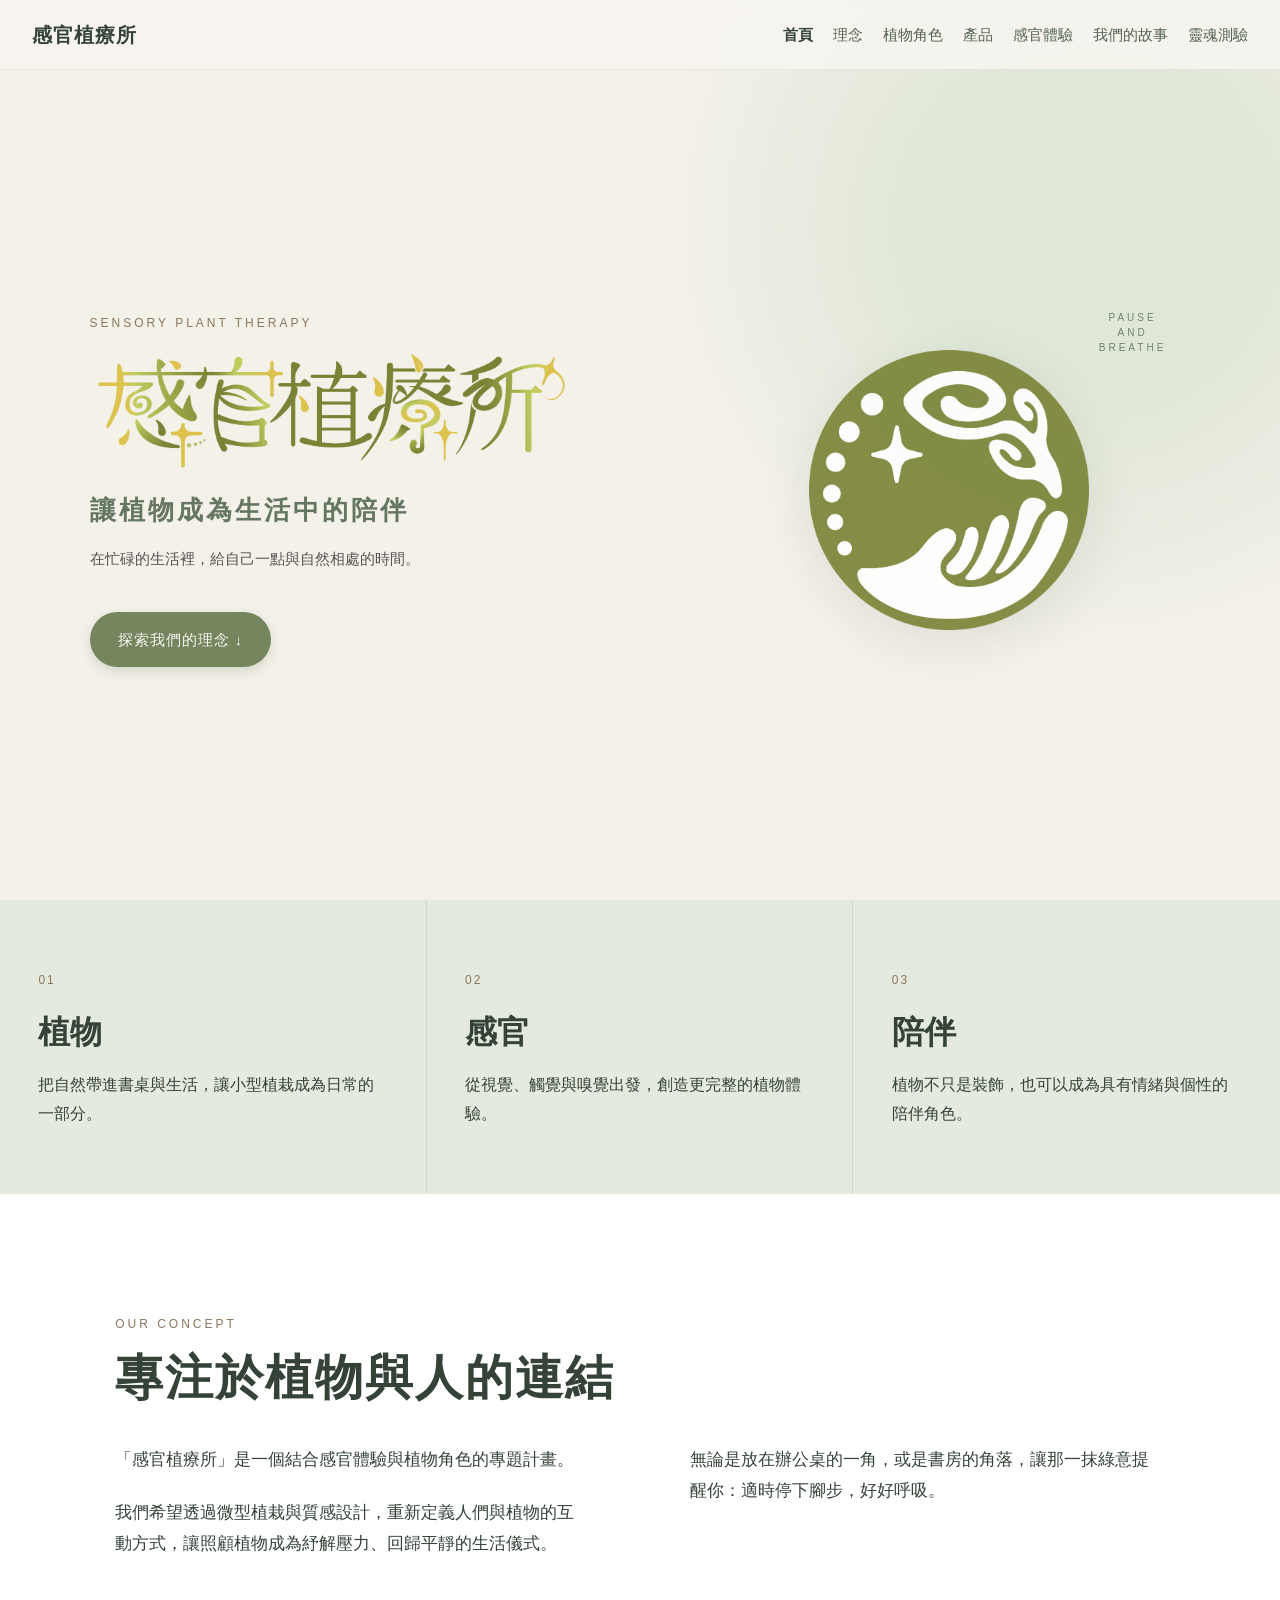
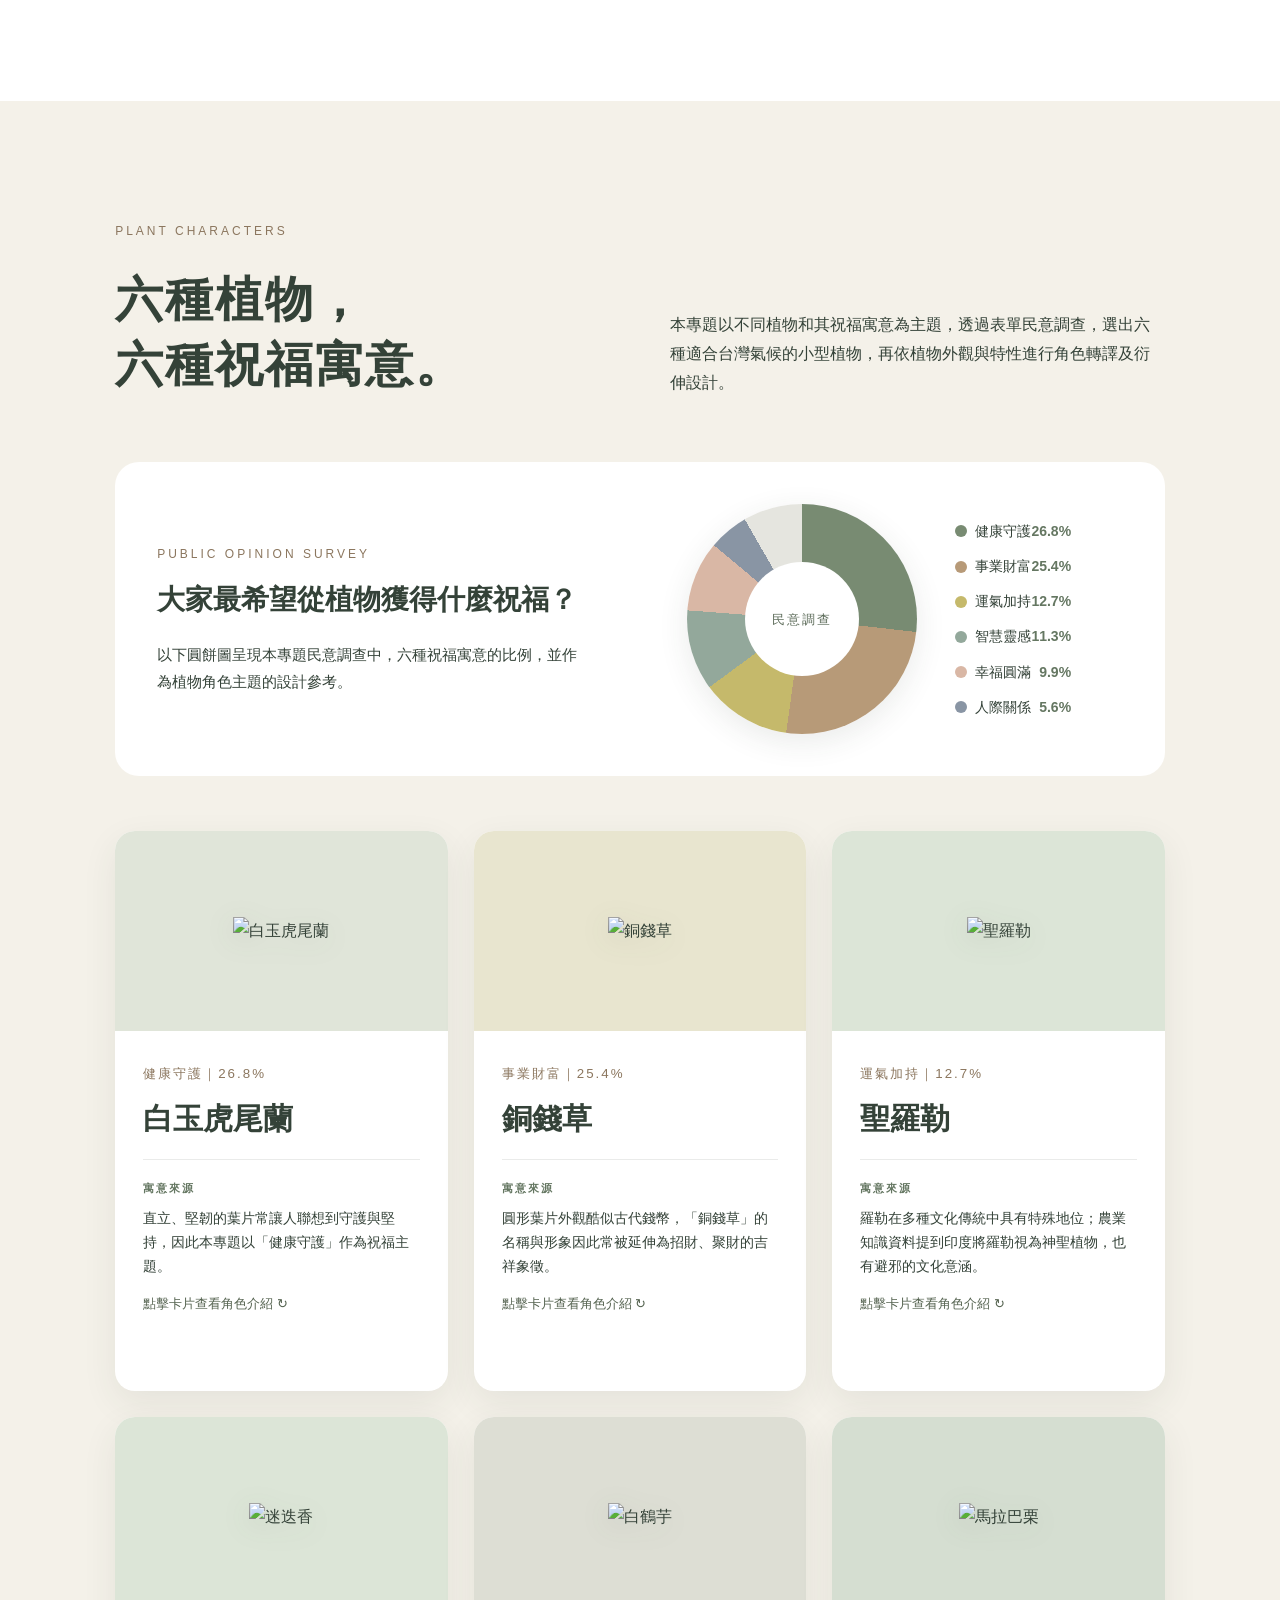
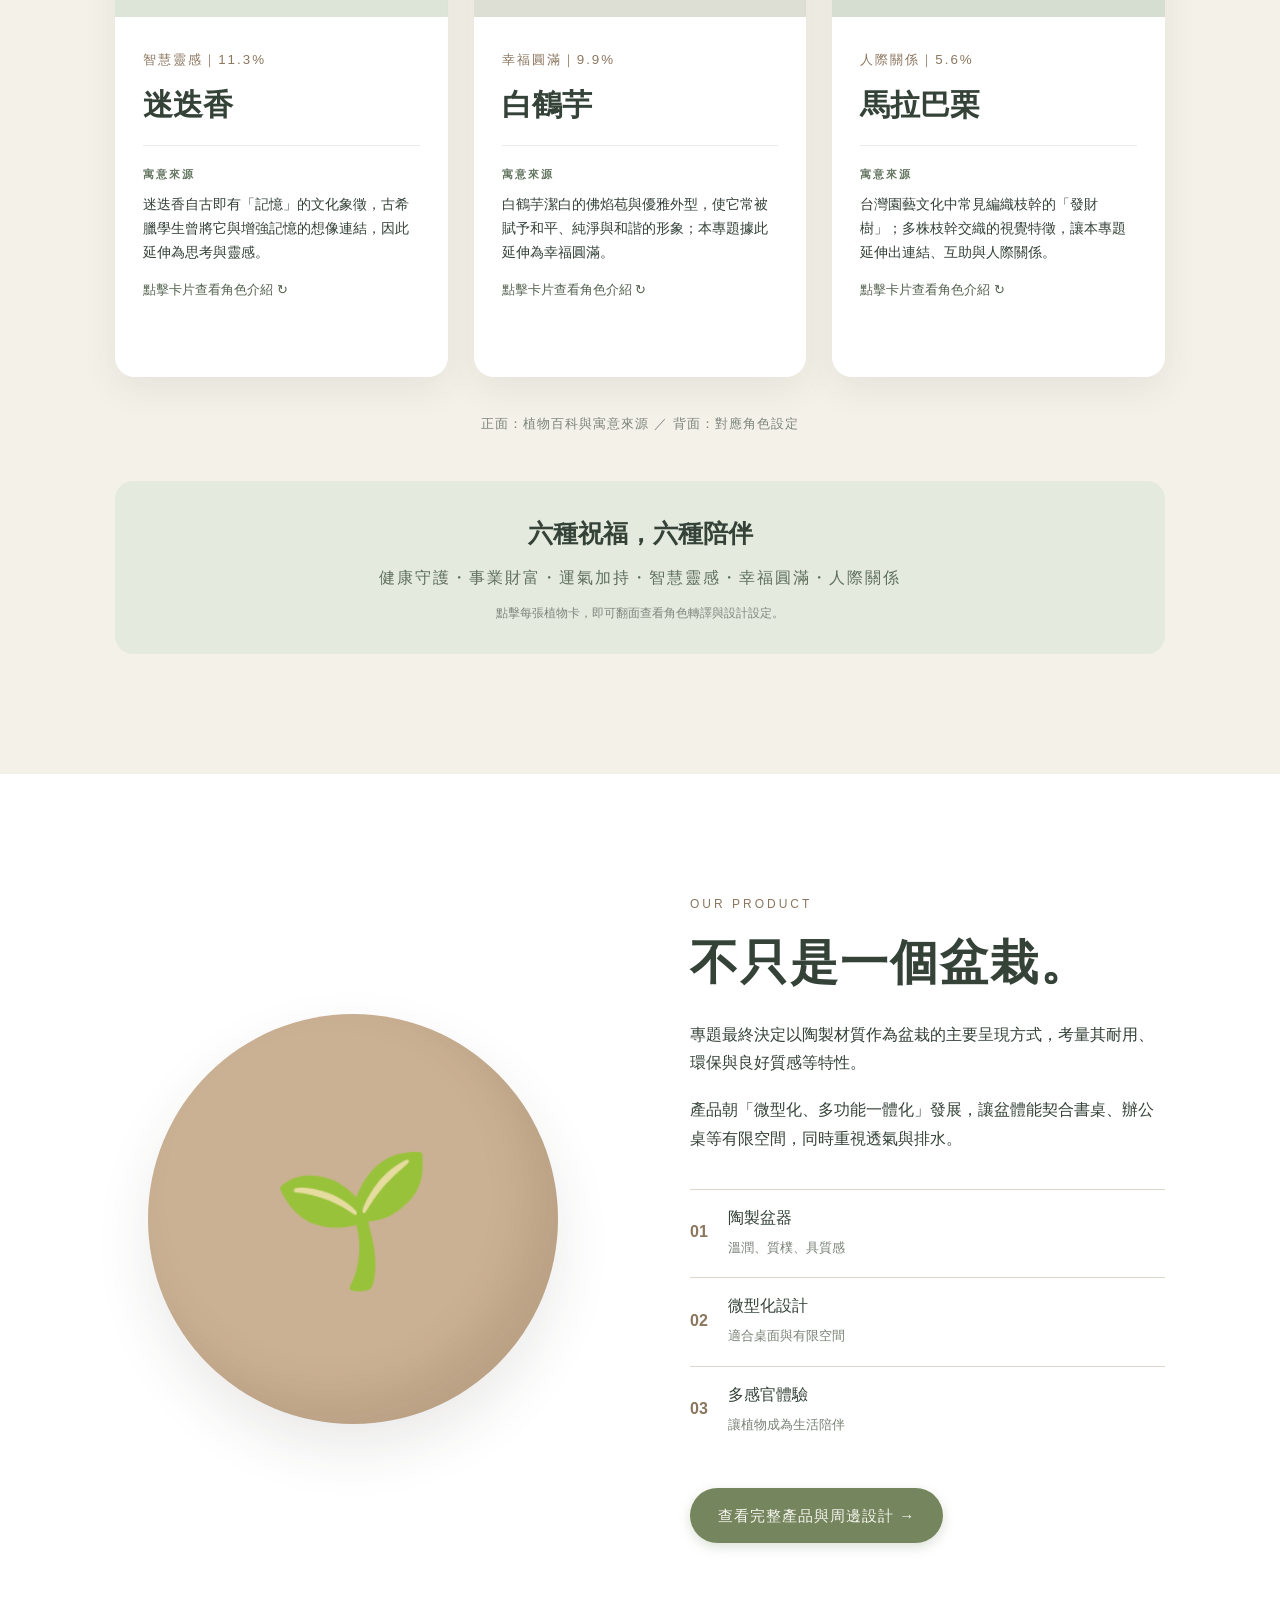
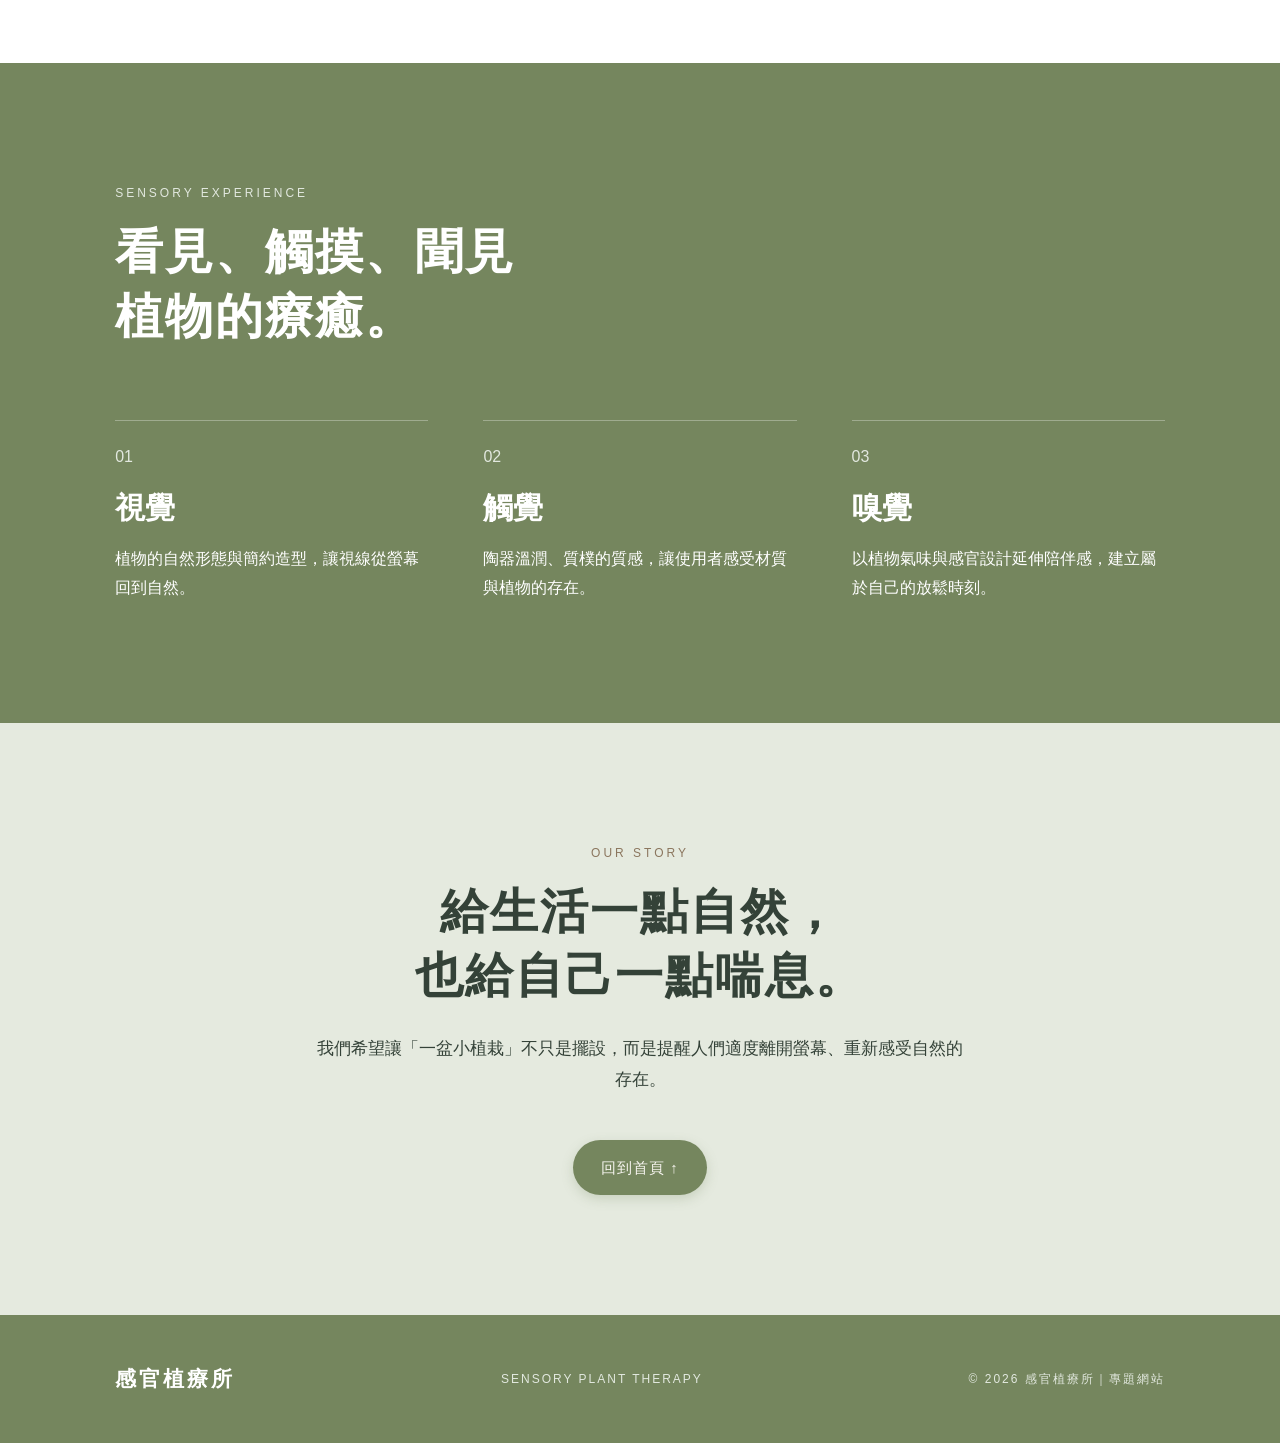
==== commit eb13136a: "Add files via upload" ====
--- a/index.html
+++ b/index.html
@@ -29,20 +29,14 @@
   <section id="home" class="hero">
     <div class="hero-text">
       <p class="eyebrow">SENSORY PLANT THERAPY</p>
-      
-      <!-- 左側大標題：標準字圖片 -->
       <img src="images/去背版 字.png" alt="感官植療所" class="hero-title-img">
-      
-      <!-- 左側標語 -->
       <p class="hero-tagline">讓植物成為生活中的陪伴</p>
-      
       <p class="lead">在忙碌的生活裡，給自己一點與自然相處的時間。</p>
       <a href="#concept" class="btn">探索我們的理念 ↓</a>
     </div>
 
     <div class="hero-art">
       <span class="circle-note">PAUSE<br>AND<br>BREATHE</span>
-      <!-- 右側圓圈：圓形 Logo 圖片 -->
       <img src="images/logo-icon.png" alt="Logo" class="hero-art-logo">
     </div>
   </section>
@@ -97,10 +91,11 @@
     </div>
 
     <div class="plant-grid">
-      <article class="plant-card flip-card" tabindex="0">
-        <div class="flip-card-inner">
-          <div class="flip-card-front">
-            <div class="plant-visual snake">🌿</div>
+      <!-- 卡片 1：白玉虎尾蘭 -->
+      <article class="plant-card flip-card" tabindex="0">
+        <div class="flip-card-inner">
+          <div class="flip-card-front">
+            <div class="plant-visual snake"><img src="images/character-tiger.png" alt="白玉虎尾蘭" class="plant-char-img"></div>
             <div class="card-body">
               <small>健康守護｜26.8%</small><h3>白玉虎尾蘭</h3>
               <div class="meaning-source"><span>寓意來源</span><p>直立、堅韌的葉片常讓人聯想到守護與堅持，因此本專題以「健康守護」作為祝福主題。</p></div>
@@ -108,17 +103,18 @@
             </div>
           </div>
           <div class="flip-card-back">
-            <div class="back-top"><small>CHARACTER DESIGN</small><span class="back-emoji">🌿</span></div>
+            <div class="back-top"><small>CHARACTER DESIGN</small><img src="images/character-tiger.png" alt="白玉虎尾蘭" class="back-char-img"></div>
             <div class="back-body"><p class="back-meaning">健康守護</p><h3>白玉虎尾蘭</h3><p>高挑穩重、可靠安心的陪伴者。以直立葉片延伸出護盾般的輪廓，象徵在日常中安靜守護。</p></div>
             <div class="flip-hint">點擊翻回植物百科 ↻</div>
           </div>
         </div>
       </article>
 
-      <article class="plant-card flip-card" tabindex="0">
-        <div class="flip-card-inner">
-          <div class="flip-card-front">
-            <div class="plant-visual money">🍀</div>
+      <!-- 卡片 2：銅錢草 -->
+      <article class="plant-card flip-card" tabindex="0">
+        <div class="flip-card-inner">
+          <div class="flip-card-front">
+            <div class="plant-visual money"><img src="images/character-coin.png" alt="銅錢草" class="plant-char-img"></div>
             <div class="card-body">
               <small>事業財富｜25.4%</small><h3>銅錢草</h3>
               <div class="meaning-source"><span>寓意來源</span><p>圓形葉片外觀酷似古代錢幣，「銅錢草」的名稱與形象因此常被延伸為招財、聚財的吉祥象徵。</p></div>
@@ -126,17 +122,18 @@
             </div>
           </div>
           <div class="flip-card-back">
-            <div class="back-top"><small>CHARACTER DESIGN</small><span class="back-emoji">🍀</span></div>
+            <div class="back-top"><small>CHARACTER DESIGN</small><img src="images/character-coin.png" alt="銅錢草" class="back-char-img"></div>
             <div class="back-body"><p class="back-meaning">事業財富</p><h3>銅錢草</h3><p>圓潤可愛、活潑開朗，散發正能量。圓形葉片延伸為飽滿造型，象徵財富與好運持續累積。</p></div>
             <div class="flip-hint">點擊翻回植物百科 ↻</div>
           </div>
         </div>
       </article>
 
-      <article class="plant-card flip-card" tabindex="0">
-        <div class="flip-card-inner">
-          <div class="flip-card-front">
-            <div class="plant-visual basil">🌱</div>
+      <!-- 卡片 3：聖羅勒 -->
+      <article class="plant-card flip-card" tabindex="0">
+        <div class="flip-card-inner">
+          <div class="flip-card-front">
+            <div class="plant-visual basil"><img src="images/character-basil.png" alt="聖羅勒" class="plant-char-img"></div>
             <div class="card-body">
               <small>運氣加持｜12.7%</small><h3>聖羅勒</h3>
               <div class="meaning-source"><span>寓意來源</span><p>羅勒在多種文化傳統中具有特殊地位；農業知識資料提到印度將羅勒視為神聖植物，也有避邪的文化意涵。</p></div>
@@ -144,17 +141,18 @@
             </div>
           </div>
           <div class="flip-card-back">
-            <div class="back-top"><small>CHARACTER DESIGN</small><span class="back-emoji">🌱</span></div>
+            <div class="back-top"><small>CHARACTER DESIGN</small><img src="images/character-basil.png" alt="聖羅勒" class="back-char-img"></div>
             <div class="back-body"><p class="back-meaning">運氣加持</p><h3>聖羅勒</h3><p>優雅神秘，帶來正向能量與祝福。以規律的葉片與花序轉譯成平衡的造型語言。</p></div>
             <div class="flip-hint">點擊翻回植物百科 ↻</div>
           </div>
         </div>
       </article>
 
-      <article class="plant-card flip-card" tabindex="0">
-        <div class="flip-card-inner">
-          <div class="flip-card-front">
-            <div class="plant-visual rosemary">🌿</div>
+      <!-- 卡片 4：迷迭香 -->
+      <article class="plant-card flip-card" tabindex="0">
+        <div class="flip-card-inner">
+          <div class="flip-card-front">
+            <div class="plant-visual rosemary"><img src="images/character-rosemary.png" alt="迷迭香" class="plant-char-img"></div>
             <div class="card-body">
               <small>智慧靈感｜11.3%</small><h3>迷迭香</h3>
               <div class="meaning-source"><span>寓意來源</span><p>迷迭香自古即有「記憶」的文化象徵，古希臘學生曾將它與增強記憶的想像連結，因此延伸為思考與靈感。</p></div>
@@ -162,17 +160,18 @@
             </div>
           </div>
           <div class="flip-card-back">
-            <div class="back-top"><small>CHARACTER DESIGN</small><span class="back-emoji">🌿</span></div>
+            <div class="back-top"><small>CHARACTER DESIGN</small><img src="images/character-rosemary.png" alt="迷迭香" class="back-char-img"></div>
             <div class="back-body"><p class="back-meaning">智慧靈感</p><h3>迷迭香</h3><p>冷靜沉穩、思緒敏捷，兼具智慧與創造力。針狀葉片轉化為俐落線條，呈現靈感迸發。</p></div>
             <div class="flip-hint">點擊翻回植物百科 ↻</div>
           </div>
         </div>
       </article>
 
-      <article class="plant-card flip-card" tabindex="0">
-        <div class="flip-card-inner">
-          <div class="flip-card-front">
-            <div class="plant-visual peace">🌱</div>
+      <!-- 卡片 5：白鶴芋 -->
+      <article class="plant-card flip-card" tabindex="0">
+        <div class="flip-card-inner">
+          <div class="flip-card-front">
+            <div class="plant-visual peace"><img src="images/character-peace.png" alt="白鶴芋" class="plant-char-img"></div>
             <div class="card-body">
               <small>幸福圓滿｜9.9%</small><h3>白鶴芋</h3>
               <div class="meaning-source"><span>寓意來源</span><p>白鶴芋潔白的佛焰苞與優雅外型，使它常被賦予和平、純淨與和諧的形象；本專題據此延伸為幸福圓滿。</p></div>
@@ -180,17 +179,18 @@
             </div>
           </div>
           <div class="flip-card-back">
-            <div class="back-top"><small>CHARACTER DESIGN</small><span class="back-emoji">🌱</span></div>
+            <div class="back-top"><small>CHARACTER DESIGN</small><img src="images/character-peace.png" alt="白鶴芋" class="back-char-img"></div>
             <div class="back-body"><p class="back-meaning">幸福圓滿</p><h3>白鶴芋</h3><p>嬌小活潑、親切溫暖，帶來愉悅與舒適。以柔和圓潤的線條表現安定與溫暖。</p></div>
             <div class="flip-hint">點擊翻回植物百科 ↻</div>
           </div>
         </div>
       </article>
 
-      <article class="plant-card flip-card" tabindex="0">
-        <div class="flip-card-inner">
-          <div class="flip-card-front">
-            <div class="plant-visual pachira">🌳</div>
+      <!-- 卡片 6：馬拉巴栗 -->
+      <article class="plant-card flip-card" tabindex="0">
+        <div class="flip-card-inner">
+          <div class="flip-card-front">
+            <div class="plant-visual pachira"><img src="images/character-pachira.png" alt="馬拉巴栗" class="plant-char-img"></div>
             <div class="card-body">
               <small>人際關係｜5.6%</small><h3>馬拉巴栗</h3>
               <div class="meaning-source"><span>寓意來源</span><p>台灣園藝文化中常見編織枝幹的「發財樹」；多株枝幹交織的視覺特徵，讓本專題延伸出連結、互助與人際關係。</p></div>
@@ -198,7 +198,7 @@
             </div>
           </div>
           <div class="flip-card-back">
-            <div class="back-top"><small>CHARACTER DESIGN</small><span class="back-emoji">🌳</span></div>
+            <div class="back-top"><small>CHARACTER DESIGN</small><img src="images/character-pachira.png" alt="馬拉巴栗" class="back-char-img"></div>
             <div class="back-body"><p class="back-meaning">人際關係</p><h3>馬拉巴栗</h3><p>熱情開朗、富有親和力，善於凝聚情感與交流。將交織枝幹轉化為角色的連結性結構。</p></div>
             <div class="flip-hint">點擊翻回植物百科 ↻</div>
           </div>
@@ -251,7 +251,7 @@
     <div class="story-inner">
       <div class="section-label">OUR STORY</div>
       <h2>給生活一點自然，<br>也給自己一點喘息。</h2>
-      <p>我們希望讓「一盆小植栽」不只是擺設，而是提醒人們適度離開螢幕、重新感受自然的存在。</p>
+      <p>我們希望讓<span>「一盆小植栽」</span>不只是擺設，而是提醒人們適度離開螢幕、重新感受自然的存在。</p>
       <a class="btn light" href="#home">回到首頁 ↑</a>
     </div>
   </section>
--- a/style.css
+++ b/style.css
@@ -1,41 +1,39 @@
 *{margin:0;padding:0;box-sizing:border-box}
 html{scroll-behavior:smooth}
 body{font-family:"Noto Sans TC","Microsoft JhengHei",sans-serif;background:#f4f1e9;color:#344238;line-height:1.8}
-/* 解決巨型綠圖遮擋問題 */
+
 body {
   position: relative;
   overflow-x: hidden;
 }
 
-/* Navbar Logo 放大且不換行 */
+/* Navbar Logo 排版設定 */
 .logo-brand {
   display: flex !important;
   align-items: center !important;
-  gap: 10px;                  /* 圖案與文字之間的間距 */
-  white-space: nowrap !important; /* 強制不換行 */
+  gap: 10px;                  
+  white-space: nowrap !important; 
   text-decoration: none;
 }
 
 .logo-icon {
-  height: 42px !important;    /* 放大 Logo 圖示（原尺寸約 30px） */
+  height: 42px !important;    
   width: auto;
   object-fit: contain;
 }
 
 .logo-title-img {
-  height: 32px !important;    /* 放大標準字圖片 */
+  height: 32px !important;    
   width: auto;
   object-fit: contain;
 }
 
-
-/* 強制測驗容器置頂，防止背景裝飾圖覆蓋 */
+/* 強制測驗容器置頂 */
 .quiz-wrapper {
   position: relative !important;
   z-index: 10 !important;
 }
 
-/* 隱藏測驗頁面不小心繼承到的巨型背景偽元素或圖片裝飾 */
 .quiz-wrapper::before,
 .quiz-wrapper::after,
 .quiz-container::before,
@@ -43,69 +41,54 @@
   display: none !important;
   content: none !important;
 }
+
 /* ==========================================
    全站統一 Header 導覽列 (.navbar)
    ========================================== */
 .navbar {
-  position: fixed;
-  z-index: 1000;
+  position: fixed !important;
   top: 0;
   left: 0;
   width: 100%;
-  height: 78px;
-  padding: 0 7%;
-  display: flex;
-  align-items: center;
-  justify-content: space-between;
-  background: rgba(244, 241, 233, 0.95);
-  backdrop-filter: blur(12px);
-  border-bottom: 1px solid rgba(52, 66, 56, 0.1);
-}
-
-.logo-brand {
+  height: 70px;                  
+  box-sizing: border-box;
+  z-index: 1000 !important;
+  background-color: rgba(247, 245, 240, 0.85) !important;
+  backdrop-filter: blur(8px);
+  -webkit-backdrop-filter: blur(8px);
+  border-bottom: 1px solid rgba(52, 66, 56, 0.08);
+  display: flex !important;
+  justify-content: space-between !important;
+  align-items: center !important;
+  padding: 0 32px !important;
+}
+
+.logo-title {
+  font-size: 20px !important;
+  font-weight: 700;
+  color: #344238 !important;
+  letter-spacing: 1px;
+}
+
+.navbar nav {
+  display: flex !important;
+  align-items: center !important;
+  gap: 20px !important;
+  white-space: nowrap !important;
+}
+
+.navbar nav a {
   text-decoration: none;
-  display: flex;
-  align-items: center;
-}
-
-/* 左上角品牌文字 */
-.logo-title {
-  font-size: 22px;          
-  font-weight: 700;         
-  letter-spacing: 5px;      
-  color: #344238;          
-  transition: opacity 0.25s ease;
-}
-
-.logo-brand:hover .logo-title {
-  opacity: 0.8;
-}
-
-.navbar nav {
-  display: flex;
-  gap: 27px;
-  align-items: center;
-}
-
-.navbar a {
-  color: #344238;
-  text-decoration: none;
-  font-size: 14.5px;
+  color: #556350 !important;
+  font-size: 15px;
   font-weight: 500;
-  letter-spacing: 1px;
-  padding-bottom: 4px;
-  transition: all 0.25s ease;
-  white-space: nowrap;
-}
-
-.navbar a:hover {
-  color: #9a7757;
-}
-
-.navbar a.active {
+  transition: color 0.2s ease;
+}
+
+.navbar nav a:hover,
+.navbar nav a.active {
   color: #344238 !important;
   font-weight: 700;
-  border-bottom: 2px solid #657762;
 }
 
 /* ==========================================
@@ -128,7 +111,7 @@
   flex-direction: column;
   align-items: flex-start;
   position: relative;
-  z-index: 20;                        /* 確保文字與按鈕在最上層 */
+  z-index: 20;                        
 }
 
 .eyebrow {
@@ -137,14 +120,13 @@
   color: #8b765e;
 }
 
-/* 左側標準字圖片 */
 .hero-title-img {
   width: 100%;
   max-width: 480px;                   
   height: auto;
   display: block;
   margin: 12px 0 18px;     
-  filter: brightness(0.3) hue-rotate(80deg) saturate(2);
+  filter: none !important;
 }
 
 .hero-tagline {
@@ -161,12 +143,12 @@
   margin-bottom: 25px;
 }
 
-/* 按鈕點擊防護 */
+/* 按鈕指定色 #75865e */
 .btn {
   display: inline-block;
   padding: 14px 28px;
-  background-color: #344238;
-  color: #f4f1e9 !important;
+  background-color: #75865e !important;
+  color: #f7f5f0 !important;
   text-decoration: none;
   border-radius: 30px;
   font-size: 15px;
@@ -174,20 +156,19 @@
   letter-spacing: 1px;
   transition: all 0.3s ease;
   margin-top: 15px;
-  box-shadow: 0 4px 12px rgba(52, 66, 56, 0.15);
+  box-shadow: 0 4px 12px rgba(117, 134, 94, 0.25);
   cursor: pointer !important;
   position: relative !important;
   z-index: 999 !important;
 }
 
 .btn:hover {
-  background-color: #4a5d4f;
+  background-color: #64734f !important;
   transform: translateY(-2px);
-  box-shadow: 0 6px 16px rgba(52, 66, 56, 0.25);
+  box-shadow: 0 6px 16px rgba(117, 134, 94, 0.35);
   color: #ffffff !important;
 }
 
-/* 右側視覺區塊 */
 .hero-art {
   height: auto;
   min-height: 400px;
@@ -201,18 +182,19 @@
 .hero-art-logo {
   position: relative;
   z-index: 2;
-  width: 85%;                         
-  max-width: 420px;                   
+  width: 60%;                         
+  max-width: 280px;                   
   height: auto;
   aspect-ratio: 1 / 1;                
   object-fit: contain;
   display: block;
-  filter: brightness(0.25) hue-rotate(85deg) saturate(1.8) drop-shadow(0 10px 20px rgba(52, 66, 56, 0.12));
+  opacity: 0.9;
+  filter: drop-shadow(0 15px 30px rgba(52, 66, 56, 0.12));
   transition: transform 0.4s ease;
 }
 
 .hero-art-logo:hover {
-  transform: scale(1.03);
+  transform: scale(1.02);
 }
 
 .circle-note {
@@ -242,19 +224,67 @@
 .plants{background:#f4f1e9}.title-row{display:grid;grid-template-columns:1fr 1fr;gap:60px;margin-top:25px;align-items:end}.title-row>p{max-width:480px}
 .plant-grid{display:grid;grid-template-columns:repeat(3,1fr);gap:26px;margin-top:55px}
 .plant-card{background:#fff;border-radius:20px;overflow:hidden;transition:.3s}.plant-card:hover{transform:translateY(-8px);box-shadow:0 18px 45px rgba(50,65,50,.1)}
-.plant-visual{height: 200px;display:flex;align-items:center;justify-content:center;font-size:100px}
+
+/* ==========================================
+   植物角色 PNG 去背圖片排版設定
+   ========================================== */
+.plant-visual {
+  height: 200px;
+  display: flex;
+  align-items: center;
+  justify-content: center;
+  padding: 15px;
+}
+
+.plant-visual img.plant-char-img {
+  max-width: 100%;
+  max-height: 170px;
+  width: auto;
+  height: auto;
+  object-fit: contain;
+  filter: drop-shadow(0 6px 14px rgba(50, 65, 50, 0.12));
+  transition: transform 0.35s cubic-bezier(0.2, 0.75, 0.25, 1);
+}
+
+.plant-card:hover .plant-char-img {
+  transform: scale(1.06);
+}
+
 .rosemary{background:#dce5d7}.peace{background:#ece8df}.pachira{background:#d5ded1}
 .card-body{padding:28px}.card-body small{color:#8b765e;letter-spacing:2px}.card-body h3{font-size:30px;margin:4px 0 10px}.card-body p{font-size:15px}
 .product{display:grid;grid-template-columns:1fr 1fr;gap:100px;align-items:center;background:#fff}
 .product-art{display:flex;justify-content:center}.ceramic-pot{width:410px;height:410px;border-radius:50%;background:#cbb193;display:flex;align-items:center;justify-content:center;font-size:130px;box-shadow:inset -25px -25px 45px rgba(80,55,35,.13),0 25px 55px rgba(60,50,40,.1)}
 .product-copy h2{margin:15px 0 25px}.product-copy>p{margin-bottom:18px;font-size:16px}
 .feature-list{display:grid;gap:16px;margin-top:35px}.feature-list>div{display:flex;gap:20px;align-items:center;padding-top:14px;border-top:1px solid #ddd7cb}.feature-list b{color:#8b765e}.feature-list small{color:#7b8378}
-.experience{background:#344238;color:#fff}.experience h2{margin-top:15px}.experience .section-label{color:#aab8a3}.sense-grid{display:grid;grid-template-columns:repeat(3,1fr);gap:55px;margin-top:70px}.sense-grid div{border-top:1px solid #879486;padding-top:22px}.sense-grid span{color:#aab8a3}.sense-grid h3{font-size:30px;margin:10px 0}
-.story{text-align:center;background:#e5eadf}.story-inner{max-width:760px;margin:auto}.story h2{margin:15px 0 25px}.story p{font-size:17px;max-width:650px;margin:0 auto 30px}.btn.light{background:#344238}
-footer{padding:45px 9%;background:#263129;color:#fff;display:flex;align-items:center;justify-content:space-between;gap:20px}footer strong{font-size:21px;letter-spacing:3px}footer span,footer small{color:#b9c1b8;font-size:12px;letter-spacing:2px}
+
+/* 感官體驗區塊 */
+.experience{background:#75865e !important;color:#fff}
+.experience h2{margin-top:15px}
+.experience .section-label{color:#e2e8df}
+.sense-grid{display:grid;grid-template-columns:repeat(3,1fr);gap:55px;margin-top:70px}
+.sense-grid div{border-top:1px solid rgba(255,255,255,0.3);padding-top:22px}
+.sense-grid span{color:#e2e8df}
+.sense-grid h3{font-size:30px;margin:10px 0}
+
+.story{text-align:center;background:#e5eadf}.story-inner{max-width:760px;margin:auto}.story h2{margin:15px 0 25px}.story p{font-size:17px;max-width:650px;margin:0 auto 30px}
+.btn.light{background:#75865e !important}
+.btn.light:hover{background:#64734f !important}
+
+/* 頁尾 Footer */
+footer{
+  padding:45px 9%;
+  background:#75865e !important;
+  color:#fff;
+  display:flex;
+  align-items:center;
+  justify-content:space-between;
+  gap:20px;
+}
+footer strong{font-size:21px;letter-spacing:3px}
+footer span,footer small{color:#e2e8df;font-size:12px;letter-spacing:2px}
 
 /* ===== 民調與卡片反轉效果 ===== */
-.character{display:block;margin-top:16px;color:#657762;font-size:14px;line-height:1.7}
+.character{display:block;margin-top:16px;color:#d5e0d0;font-size:14px;line-height:1.7}
 .meaning-note{margin-top:55px;padding:30px;text-align:center;background:#e5eadf;border-radius:18px}
 .meaning-note h3{font-size:25px;margin-bottom:8px}
 .meaning-note p{letter-spacing:2px;color:#5f705d}
@@ -272,16 +302,40 @@
 .pie-legend>div b{margin-left:auto;font-weight:600;color:#657762;font-size:14px}
 .c1{background:#788b72}.c2{background:#b79a78}.c3{background:#c5b96b}.c4{background:#93a89b}.c5{background:#d9b7a5}.c6{background:#8995a4}
 
-.flip-card{height: 560px;background:transparent;border-radius:20px;overflow:visible;cursor:pointer;box-shadow:none!important;transform:none!important}.flip-card-inner{width:100%;height:100%;position:relative;transition:transform .75s cubic-bezier(.2,.75,.25,1);transform-style:preserve-3d}.flip-card.is-flipped .flip-card-inner{transform:rotateY(180deg)}
+.flip-card{height: 560px;background:transparent;border-radius:20px;overflow:visible;cursor:pointer;box-shadow:none!important;transform:none!important}
+.flip-card-inner{width:100%;height:100%;position:relative;transition:transform .75s cubic-bezier(.2,.75,.25,1);transform-style:preserve-3d}
+.flip-card.is-flipped .flip-card-inner{transform:rotateY(180deg)}
 .flip-card-front,.flip-card-back{position:absolute;inset:0;border-radius:20px;overflow:hidden;backface-visibility:hidden;background:#fff;box-shadow:0 12px 35px rgba(50,65,50,.08)}
-.flip-card-back{transform:rotateY(180deg);display:flex;flex-direction:column;background:linear-gradient(145deg,#526753,#314135);color:#fff}
-.meaning-source{margin-top:13px;padding-top:13px;border-top:1px solid #e8e3d9}.meaning-source span{font-size:11px;letter-spacing:2px;color:#8b765e}.meaning-source p{font-size:14px;margin-top:5px;line-height:1.7}
-.flip-hint{font-size:12px;color:#82907f;margin-top:14px}.flip-card-back .flip-hint{margin:auto 26px 22px;color:#c9d4c6;text-align:center}
-.back-top{height:185px;background:rgba(255,255,255,.08);padding:26px;position:relative}.back-top small{letter-spacing:3px;color:#c8d2c4}.back-emoji{position:absolute;font-size:110px;right:28px;bottom:10px;filter:drop-shadow(0 10px 10px rgba(0,0,0,.12))}
-.back-body{padding:34px 30px}.back-meaning{font-size:13px;letter-spacing:2px;color:#d4ddcf}.back-body h3{font-size:34px;margin:8px 0 16px}.back-body>p:last-child{font-size:15px;line-height:1.9}
+
+.flip-card-back{transform:rotateY(180deg);display:flex;flex-direction:column;background:linear-gradient(145deg,#75865e,#5e6d4a);color:#fff}
+
+.meaning-source{margin-top:13px;padding-top:13px;border-top:1px solid rgba(52,66,56,0.1)}
+.meaning-source span{font-size:11px;letter-spacing:2px;color:#657762 !important;font-weight:700}
+.meaning-source p{font-size:14px;margin-top:5px;line-height:1.7;color:#344238 !important}
+.flip-hint{font-size:13px !important;color:#556350 !important;margin-top:14px;font-weight:500}
+.flip-card-back .flip-hint{margin:auto 26px 22px;color:#e2e8df !important;text-align:center}
+
+.back-top{height:185px;background:rgba(255,255,255,.08);padding:26px;position:relative}
+.back-top small{letter-spacing:3px;color:#e2e8df !important}
+
+/* 卡片背面小插圖 */
+.back-top .back-char-img {
+  position: absolute;
+  height: 110px;
+  width: auto;
+  right: 20px;
+  bottom: 5px;
+  object-fit: contain;
+  filter: drop-shadow(0 8px 12px rgba(0, 0, 0, 0.15));
+}
+
+.back-body{padding:34px 30px}
+.back-meaning{font-size:13px;letter-spacing:2px;color:#e2e8df !important}
+.back-body h3{font-size:34px;margin:8px 0 16px;color:#ffffff !important}
+.back-body>p:last-child{font-size:15px;line-height:1.9;color:#f7f5f0 !important}
 .card-note{text-align:center;margin:35px 0 -10px;font-size:13px;color:#7d857b;letter-spacing:1px}
 
-/* ===== 獨立產品頁面 (product.html) 樣式 ===== */
+/* ===== 獨立產品頁面 ===== */
 .merch-grid{display:grid;grid-template-columns:repeat(3, 1fr);gap:30px}
 .merch-card{background:#f4f1e9;padding:35px 25px;border-radius:20px;text-align:center;transition:transform 0.3s ease, box-shadow 0.3s ease}
 .merch-card:hover{transform:translateY(-5px);box-shadow:0 15px 35px rgba(50,65,50,0.08)}
@@ -290,7 +344,7 @@
 .merch-card p{font-size:14.5px;color:#5d6c5a;line-height:1.7}
 
 /* ==========================================
-   響應式 RWD 語法（手機與平板支援）
+   響應式 RWD 語法
    ========================================== */
 @media (max-width: 900px) {
   .hero {
@@ -305,8 +359,8 @@
     height: 380px;
   }
   .hero-art-logo {
-    width: 280px;
-    height: 280px;
+    width: 240px;
+    height: 240px;
   }
   .concept-grid,.product,.title-row{grid-template-columns:1fr;gap:45px}
   .values,.plant-grid,.sense-grid,.merch-grid{grid-template-columns:1fr}
@@ -320,34 +374,43 @@
 
 @media (max-width: 768px) {
   .navbar {
-    padding: 12px 16px !important;
-    flex-wrap: wrap;
-    justify-content: space-between;
-  }
+    height: auto !important;
+    min-height: 56px;
+    padding: 10px 16px !important;
+    flex-direction: column !important;    
+    align-items: flex-start !important;
+    gap: 8px !important;
+  }
+
+  .logo-title {
+    font-size: 18px !important;
+  }
+
   .navbar nav {
-    display: flex;
-    overflow-x: auto;
-    white-space: nowrap;
-    gap: 12px !important;
-    padding: 6px 0;
-    max-width: 100%;
-    -webkit-overflow-scrolling: touch;
-  }
-  .navbar nav::-webkit-scrollbar { display: none; }
+    width: 100% !important;
+    display: flex !important;
+    gap: 14px !important;
+    overflow-x: auto !important;          
+    white-space: nowrap !important;       
+    padding-bottom: 4px;
+    -webkit-overflow-scrolling: touch;    
+  }
+
+  .navbar nav::-webkit-scrollbar {
+    display: none;
+  }
+
   .navbar nav a {
-    font-size: 0.85rem !important;
-    padding: 4px 6px !important;
-    letter-spacing: 0px !important;
-  }
-}
-
-@media (max-width: 560px) {
-  .section{padding:85px 7%}
-  .hero{padding-left:7%;padding-right:7%}
-  .survey-section{padding:28px 20px}
-  .pie-layout{flex-direction:column;align-items:center;gap:25px}
-  .pie-legend{width:100%}
-  .pie-chart{width:210px;height:210px}
-  .pie-chart:after{inset:52px}
-  .flip-card{height:525px}
-}+    font-size: 13.5px !important;        
+    flex-shrink: 0 !important;            
+  }
+
+  main, .hero, .quiz-wrapper {
+    padding-top: 90px !important;
+  }
+}/* ==========================================
+   調整白鶴芋卡片上方的視覺區塊背景，增加層次感
+   ========================================== */
+.peace {
+  background: #ddded4 !important; /* 將原本太淺的顏色調整為帶有質感的淺綠灰色，與大背景區隔 */
+}
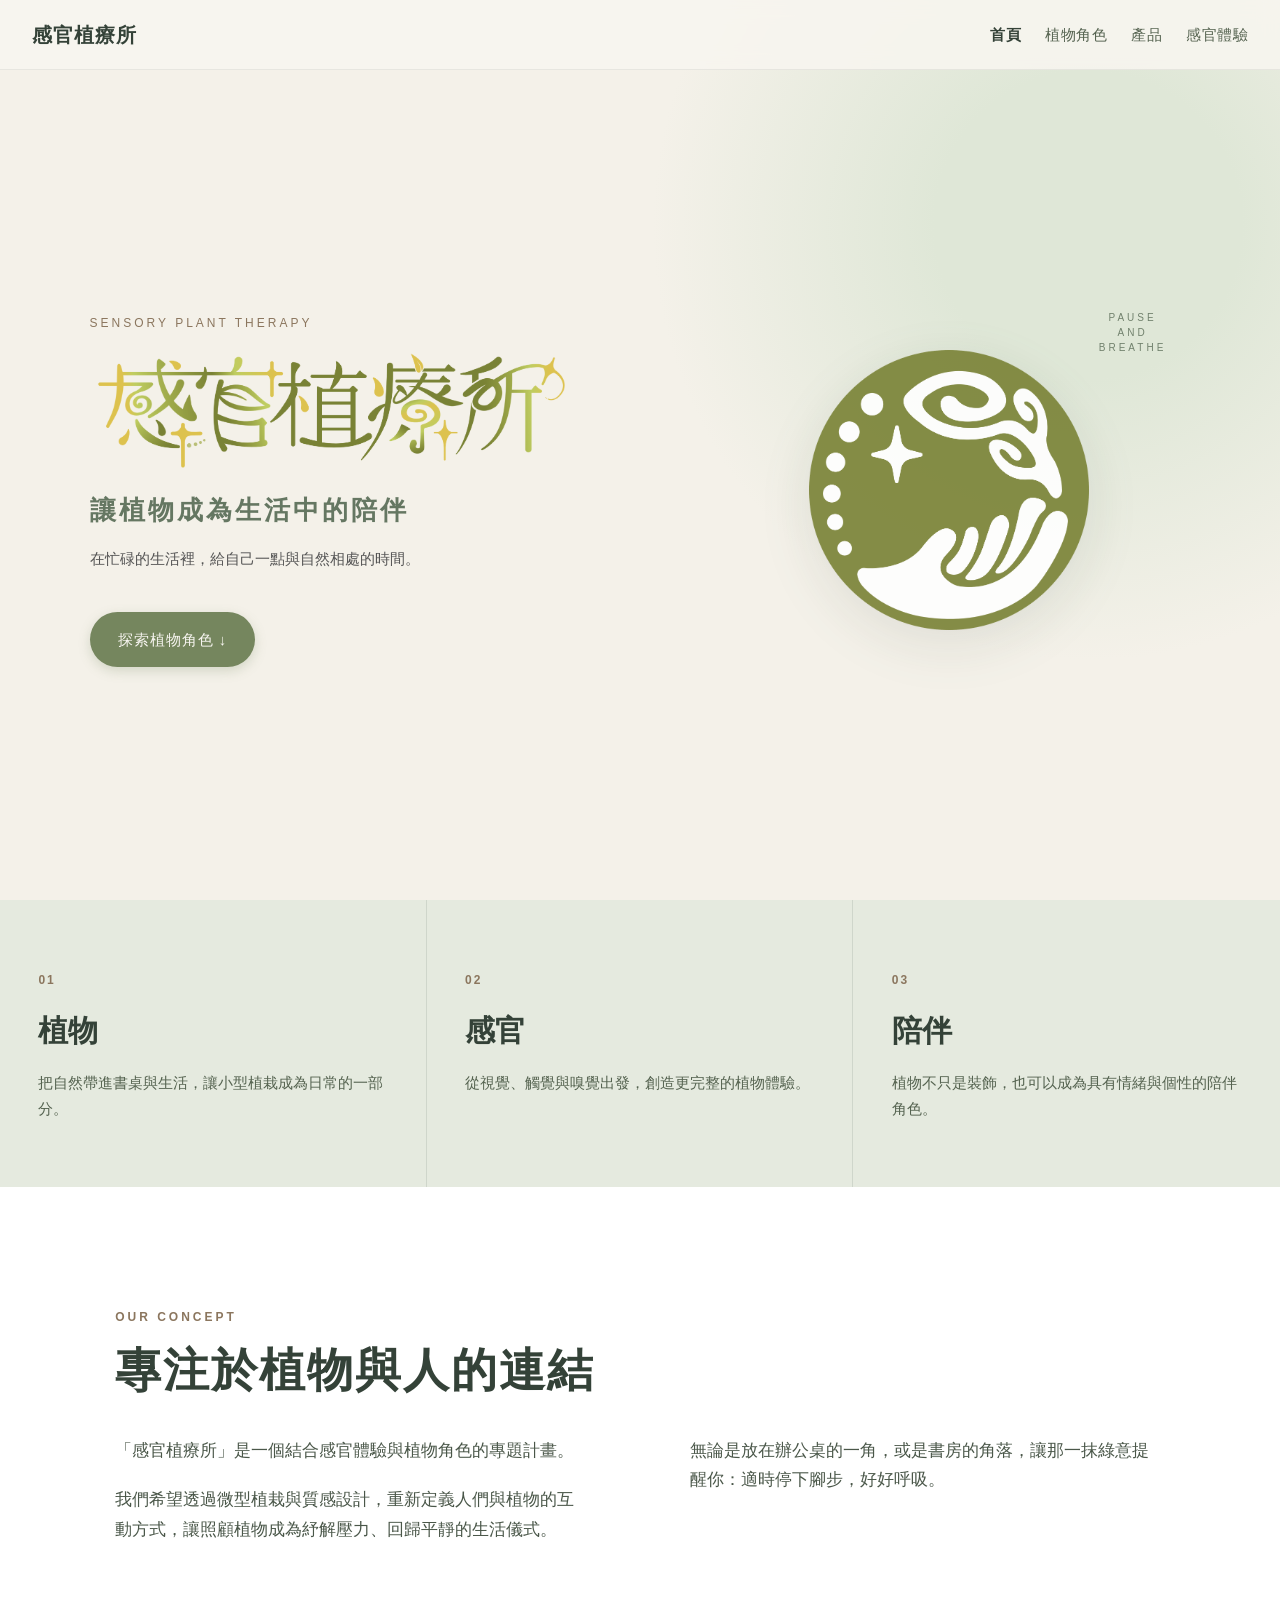
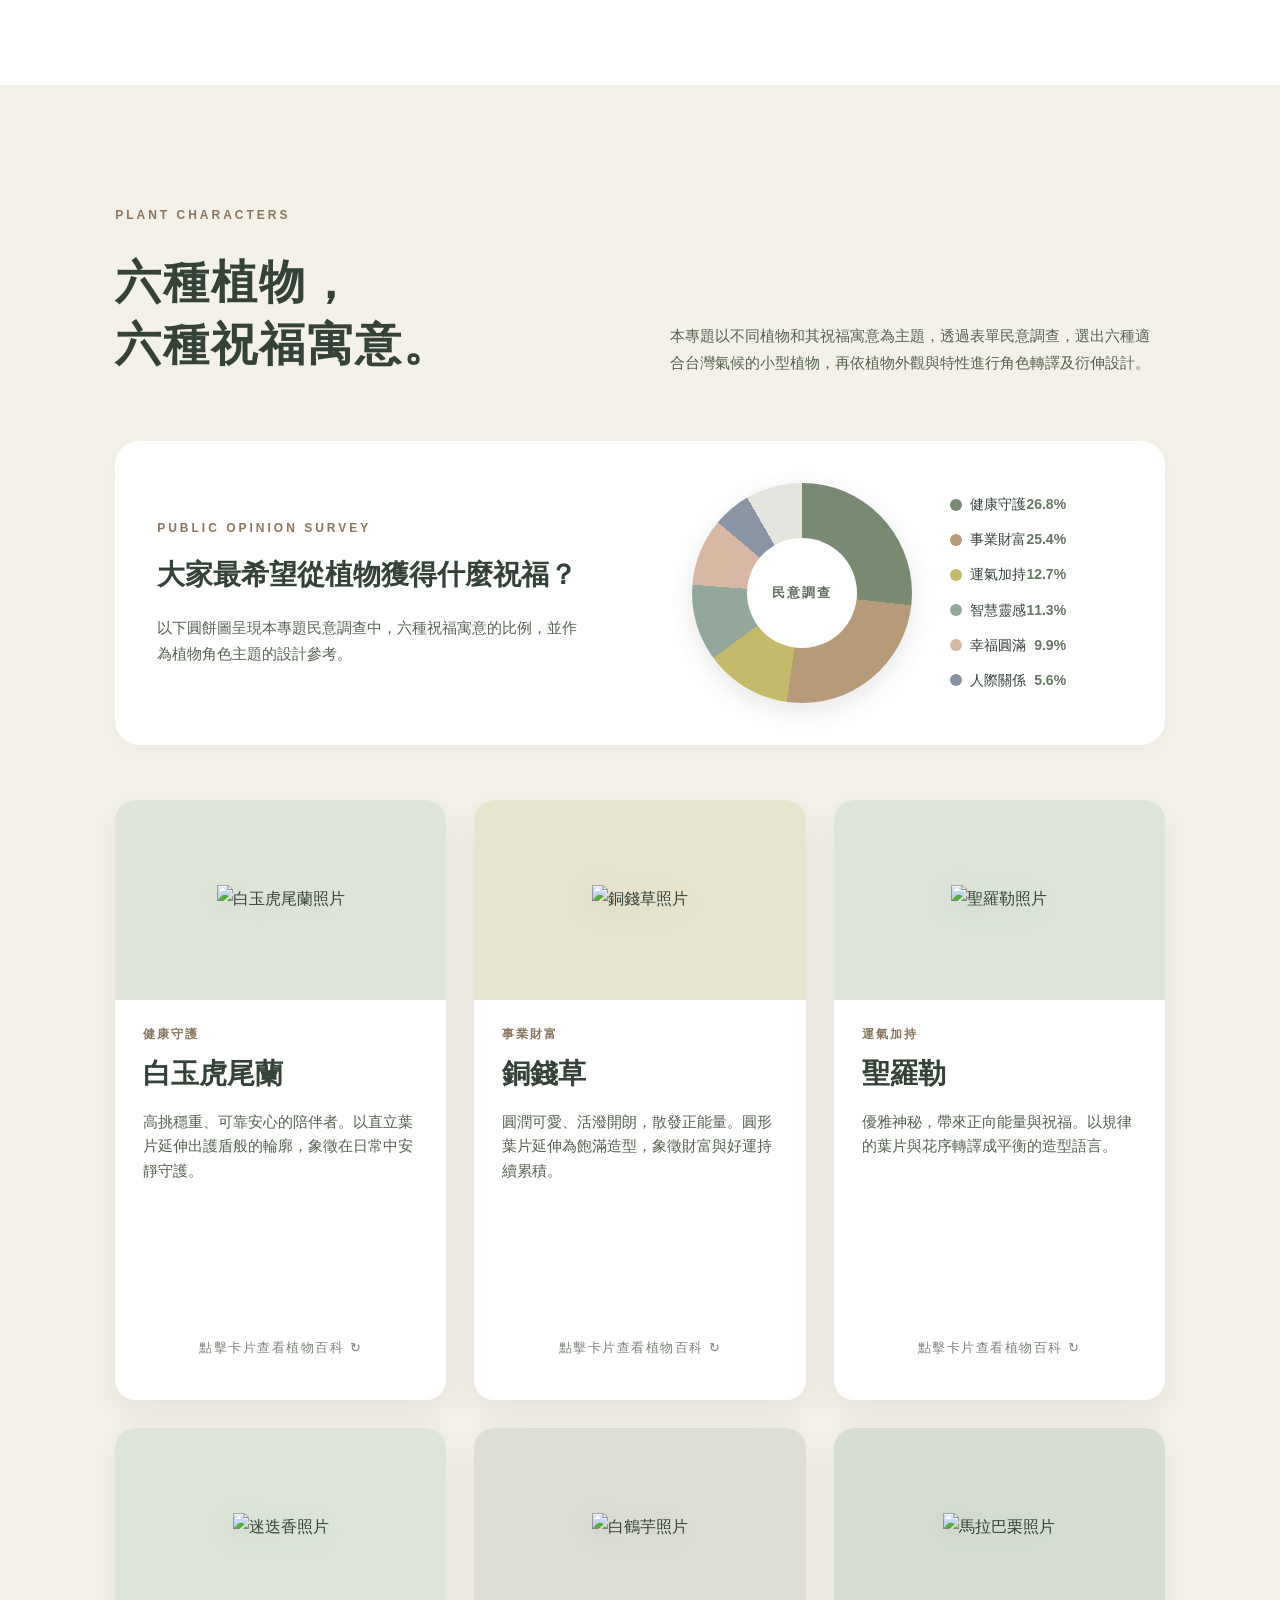
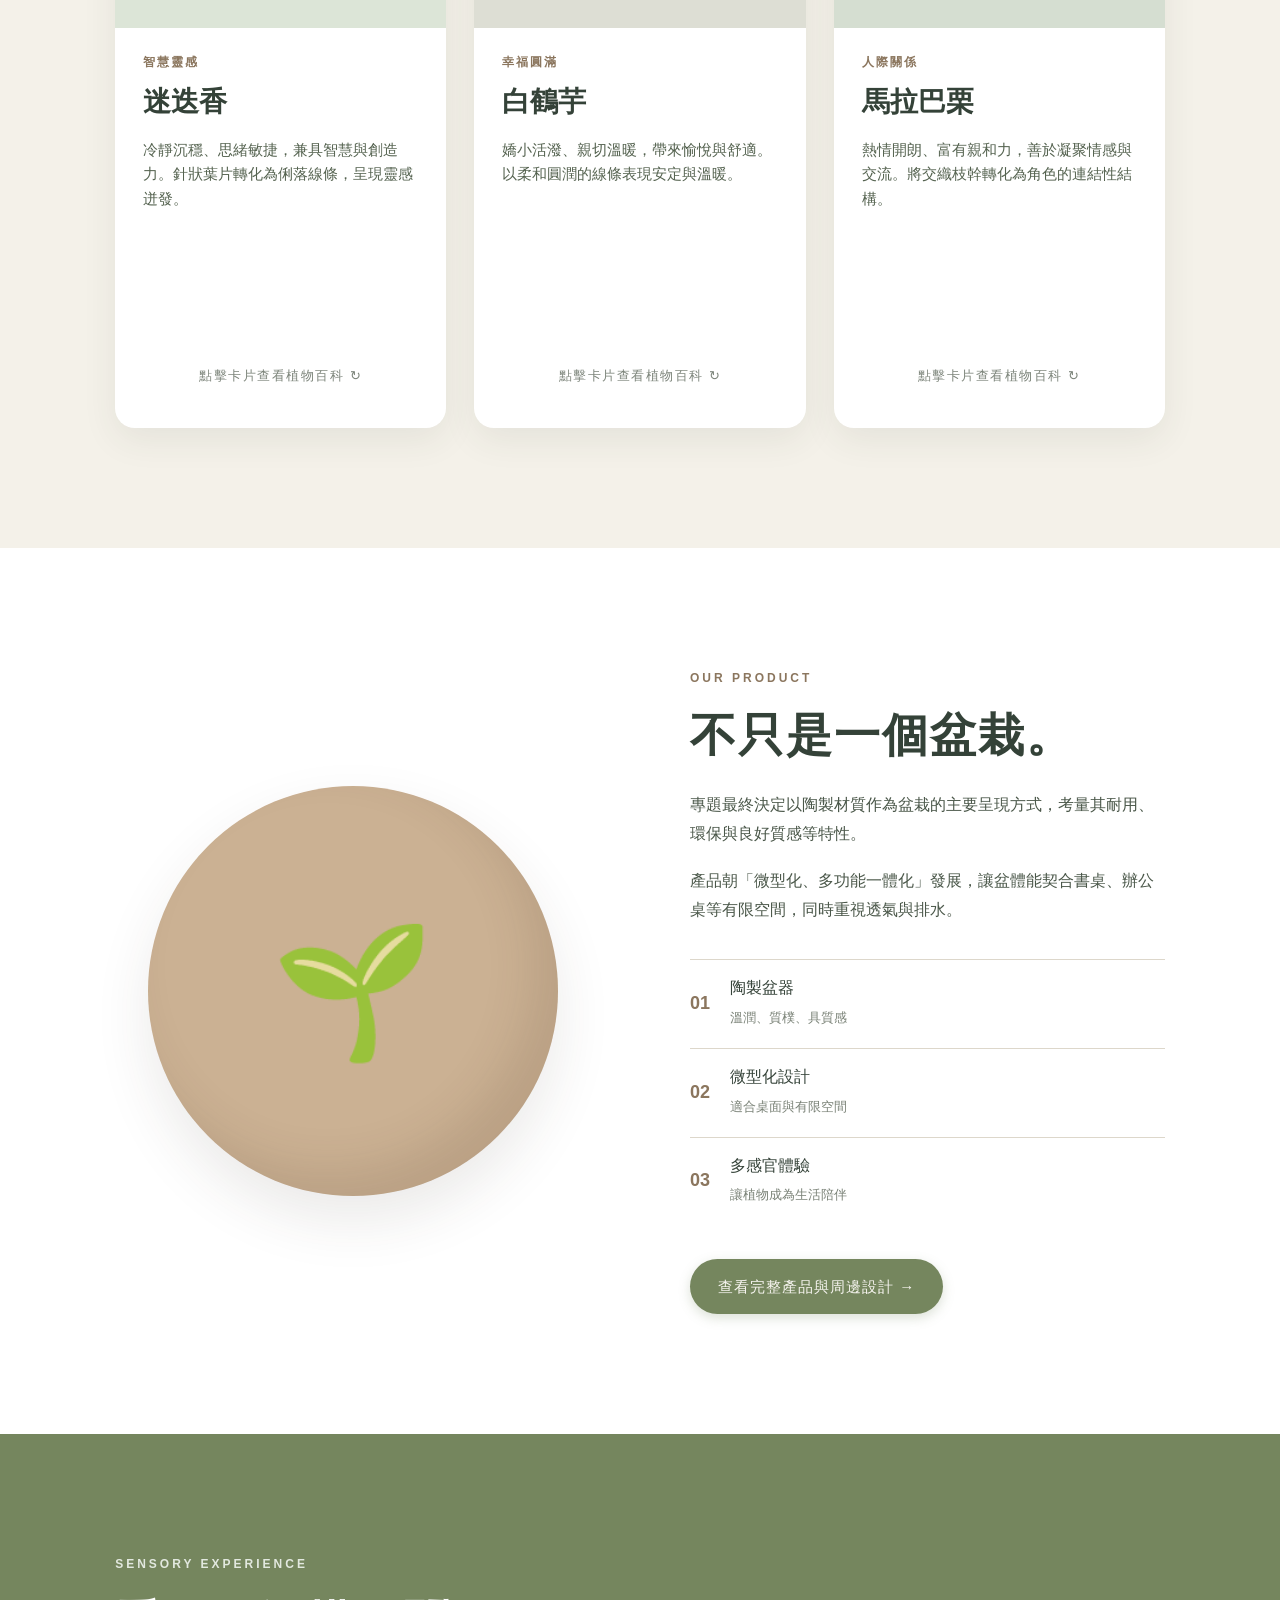
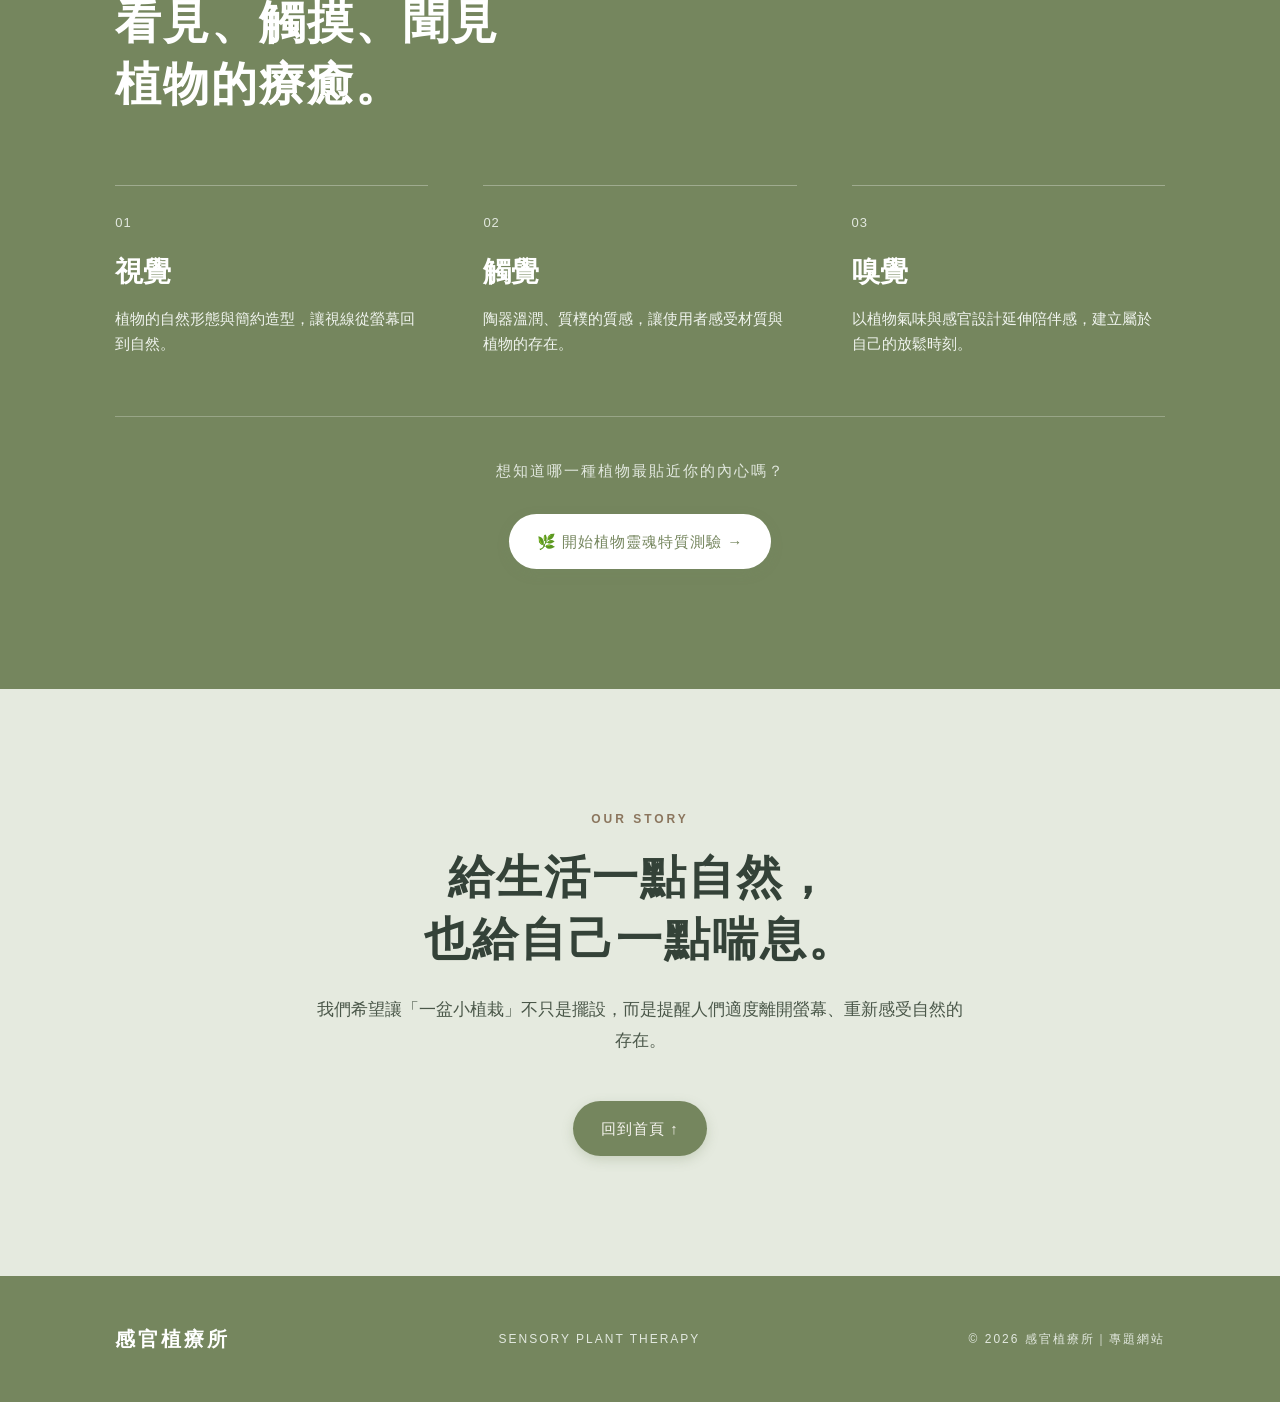
==== commit 7bd731d8: "Add files via upload" ====
--- a/index.html
+++ b/index.html
@@ -15,12 +15,9 @@
   </a>
   <nav>
     <a href="#home" class="active">首頁</a>
-    <a href="#concept">理念</a>
     <a href="#plants">植物角色</a>
-    <a href="#product">產品</a>
+    <a href="product.html">產品</a>
     <a href="#experience">感官體驗</a>
-    <a href="#story">我們的故事</a>
-    <a href="quiz.html">靈魂測驗</a>
   </nav>
 </header>
 
@@ -32,7 +29,7 @@
       <img src="images/去背版 字.png" alt="感官植療所" class="hero-title-img">
       <p class="hero-tagline">讓植物成為生活中的陪伴</p>
       <p class="lead">在忙碌的生活裡，給自己一點與自然相處的時間。</p>
-      <a href="#concept" class="btn">探索我們的理念 ↓</a>
+      <a href="#plants" class="btn">探索植物角色 ↓</a>
     </div>
 
     <div class="hero-art">
@@ -63,7 +60,7 @@
     </div>
   </section>
 
-  <!-- 植物角色區塊 -->
+  <!-- 植物角色區塊 (正面：植物真實照片 ／ 背面：角色轉譯插圖) -->
   <section id="plants" class="section plants">
     <div class="section-label">PLANT CHARACTERS</div>
     <div class="title-row">
@@ -94,18 +91,24 @@
       <!-- 卡片 1：白玉虎尾蘭 -->
       <article class="plant-card flip-card" tabindex="0">
         <div class="flip-card-inner">
-          <div class="flip-card-front">
-            <div class="plant-visual snake"><img src="images/character-tiger.png" alt="白玉虎尾蘭" class="plant-char-img"></div>
-            <div class="card-body">
-              <small>健康守護｜26.8%</small><h3>白玉虎尾蘭</h3>
+          <!-- 正面：植物照片與植物簡介 -->
+          <div class="flip-card-front">
+            <div class="plant-visual snake"><img src="images/plant-tiger.jpg" alt="白玉虎尾蘭照片" class="plant-char-img"></div>
+            <div class="card-body">
+              <small>健康守護</small><h3>白玉虎尾蘭</h3>
+              <p>高挑穩重、可靠安心的陪伴者。以直立葉片延伸出護盾般的輪廓，象徵在日常中安靜守護。</p>
+              <div class="flip-hint">點擊卡片查看植物百科 ↻</div>
+            </div>
+          </div>
+          <!-- 背面：角色插圖與寓意來源 -->
+          <div class="flip-card-back">
+            <div class="back-top"><small>CHARACTER DESIGN</small><img src="images/character-tiger.png" alt="白玉虎尾蘭角色插圖" class="back-char-img"></div>
+            <div class="back-body">
+              <p class="back-meaning">健康守護 ｜ 26.8%</p>
+              <h3>白玉虎尾蘭</h3>
               <div class="meaning-source"><span>寓意來源</span><p>直立、堅韌的葉片常讓人聯想到守護與堅持，因此本專題以「健康守護」作為祝福主題。</p></div>
-              <div class="flip-hint">點擊卡片查看角色介紹 ↻</div>
-            </div>
-          </div>
-          <div class="flip-card-back">
-            <div class="back-top"><small>CHARACTER DESIGN</small><img src="images/character-tiger.png" alt="白玉虎尾蘭" class="back-char-img"></div>
-            <div class="back-body"><p class="back-meaning">健康守護</p><h3>白玉虎尾蘭</h3><p>高挑穩重、可靠安心的陪伴者。以直立葉片延伸出護盾般的輪廓，象徵在日常中安靜守護。</p></div>
-            <div class="flip-hint">點擊翻回植物百科 ↻</div>
+            </div>
+            <div class="flip-hint">點擊翻回植物正面 ↻</div>
           </div>
         </div>
       </article>
@@ -114,17 +117,21 @@
       <article class="plant-card flip-card" tabindex="0">
         <div class="flip-card-inner">
           <div class="flip-card-front">
-            <div class="plant-visual money"><img src="images/character-coin.png" alt="銅錢草" class="plant-char-img"></div>
-            <div class="card-body">
-              <small>事業財富｜25.4%</small><h3>銅錢草</h3>
+            <div class="plant-visual money"><img src="images/plant-coin.jpg" alt="銅錢草照片" class="plant-char-img"></div>
+            <div class="card-body">
+              <small>事業財富</small><h3>銅錢草</h3>
+              <p>圓潤可愛、活潑開朗，散發正能量。圓形葉片延伸為飽滿造型，象徵財富與好運持續累積。</p>
+              <div class="flip-hint">點擊卡片查看植物百科 ↻</div>
+            </div>
+          </div>
+          <div class="flip-card-back">
+            <div class="back-top"><small>CHARACTER DESIGN</small><img src="images/character-coin.png" alt="銅錢草角色插圖" class="back-char-img"></div>
+            <div class="back-body">
+              <p class="back-meaning">事業財富 ｜ 25.4%</p>
+              <h3>銅錢草</h3>
               <div class="meaning-source"><span>寓意來源</span><p>圓形葉片外觀酷似古代錢幣，「銅錢草」的名稱與形象因此常被延伸為招財、聚財的吉祥象徵。</p></div>
-              <div class="flip-hint">點擊卡片查看角色介紹 ↻</div>
-            </div>
-          </div>
-          <div class="flip-card-back">
-            <div class="back-top"><small>CHARACTER DESIGN</small><img src="images/character-coin.png" alt="銅錢草" class="back-char-img"></div>
-            <div class="back-body"><p class="back-meaning">事業財富</p><h3>銅錢草</h3><p>圓潤可愛、活潑開朗，散發正能量。圓形葉片延伸為飽滿造型，象徵財富與好運持續累積。</p></div>
-            <div class="flip-hint">點擊翻回植物百科 ↻</div>
+            </div>
+            <div class="flip-hint">點擊翻回植物正面 ↻</div>
           </div>
         </div>
       </article>
@@ -133,17 +140,21 @@
       <article class="plant-card flip-card" tabindex="0">
         <div class="flip-card-inner">
           <div class="flip-card-front">
-            <div class="plant-visual basil"><img src="images/character-basil.png" alt="聖羅勒" class="plant-char-img"></div>
-            <div class="card-body">
-              <small>運氣加持｜12.7%</small><h3>聖羅勒</h3>
+            <div class="plant-visual basil"><img src="images/plant-basil.jpg" alt="聖羅勒照片" class="plant-char-img"></div>
+            <div class="card-body">
+              <small>運氣加持</small><h3>聖羅勒</h3>
+              <p>優雅神秘，帶來正向能量與祝福。以規律的葉片與花序轉譯成平衡的造型語言。</p>
+              <div class="flip-hint">點擊卡片查看植物百科 ↻</div>
+            </div>
+          </div>
+          <div class="flip-card-back">
+            <div class="back-top"><small>CHARACTER DESIGN</small><img src="images/character-basil.png" alt="聖羅勒角色插圖" class="back-char-img"></div>
+            <div class="back-body">
+              <p class="back-meaning">運氣加持 ｜ 12.7%</p>
+              <h3>聖羅勒</h3>
               <div class="meaning-source"><span>寓意來源</span><p>羅勒在多種文化傳統中具有特殊地位；農業知識資料提到印度將羅勒視為神聖植物，也有避邪的文化意涵。</p></div>
-              <div class="flip-hint">點擊卡片查看角色介紹 ↻</div>
-            </div>
-          </div>
-          <div class="flip-card-back">
-            <div class="back-top"><small>CHARACTER DESIGN</small><img src="images/character-basil.png" alt="聖羅勒" class="back-char-img"></div>
-            <div class="back-body"><p class="back-meaning">運氣加持</p><h3>聖羅勒</h3><p>優雅神秘，帶來正向能量與祝福。以規律的葉片與花序轉譯成平衡的造型語言。</p></div>
-            <div class="flip-hint">點擊翻回植物百科 ↻</div>
+            </div>
+            <div class="flip-hint">點擊翻回植物正面 ↻</div>
           </div>
         </div>
       </article>
@@ -152,17 +163,21 @@
       <article class="plant-card flip-card" tabindex="0">
         <div class="flip-card-inner">
           <div class="flip-card-front">
-            <div class="plant-visual rosemary"><img src="images/character-rosemary.png" alt="迷迭香" class="plant-char-img"></div>
-            <div class="card-body">
-              <small>智慧靈感｜11.3%</small><h3>迷迭香</h3>
+            <div class="plant-visual rosemary"><img src="images/plant-rosemary.jpg" alt="迷迭香照片" class="plant-char-img"></div>
+            <div class="card-body">
+              <small>智慧靈感</small><h3>迷迭香</h3>
+              <p>冷靜沉穩、思緒敏捷，兼具智慧與創造力。針狀葉片轉化為俐落線條，呈現靈感迸發。</p>
+              <div class="flip-hint">點擊卡片查看植物百科 ↻</div>
+            </div>
+          </div>
+          <div class="flip-card-back">
+            <div class="back-top"><small>CHARACTER DESIGN</small><img src="images/character-rosemary.png" alt="迷迭香角色插圖" class="back-char-img"></div>
+            <div class="back-body">
+              <p class="back-meaning">智慧靈感 ｜ 11.3%</p>
+              <h3>迷迭香</h3>
               <div class="meaning-source"><span>寓意來源</span><p>迷迭香自古即有「記憶」的文化象徵，古希臘學生曾將它與增強記憶的想像連結，因此延伸為思考與靈感。</p></div>
-              <div class="flip-hint">點擊卡片查看角色介紹 ↻</div>
-            </div>
-          </div>
-          <div class="flip-card-back">
-            <div class="back-top"><small>CHARACTER DESIGN</small><img src="images/character-rosemary.png" alt="迷迭香" class="back-char-img"></div>
-            <div class="back-body"><p class="back-meaning">智慧靈感</p><h3>迷迭香</h3><p>冷靜沉穩、思緒敏捷，兼具智慧與創造力。針狀葉片轉化為俐落線條，呈現靈感迸發。</p></div>
-            <div class="flip-hint">點擊翻回植物百科 ↻</div>
+            </div>
+            <div class="flip-hint">點擊翻回植物正面 ↻</div>
           </div>
         </div>
       </article>
@@ -171,17 +186,21 @@
       <article class="plant-card flip-card" tabindex="0">
         <div class="flip-card-inner">
           <div class="flip-card-front">
-            <div class="plant-visual peace"><img src="images/character-peace.png" alt="白鶴芋" class="plant-char-img"></div>
-            <div class="card-body">
-              <small>幸福圓滿｜9.9%</small><h3>白鶴芋</h3>
+            <div class="plant-visual peace"><img src="images/plant-peace.jpg" alt="白鶴芋照片" class="plant-char-img"></div>
+            <div class="card-body">
+              <small>幸福圓滿</small><h3>白鶴芋</h3>
+              <p>嬌小活潑、親切溫暖，帶來愉悅與舒適。以柔和圓潤的線條表現安定與溫暖。</p>
+              <div class="flip-hint">點擊卡片查看植物百科 ↻</div>
+            </div>
+          </div>
+          <div class="flip-card-back">
+            <div class="back-top"><small>CHARACTER DESIGN</small><img src="images/character-peace.png" alt="白鶴芋角色插圖" class="back-char-img"></div>
+            <div class="back-body">
+              <p class="back-meaning">幸福圓滿 ｜ 9.9%</p>
+              <h3>白鶴芋</h3>
               <div class="meaning-source"><span>寓意來源</span><p>白鶴芋潔白的佛焰苞與優雅外型，使它常被賦予和平、純淨與和諧的形象；本專題據此延伸為幸福圓滿。</p></div>
-              <div class="flip-hint">點擊卡片查看角色介紹 ↻</div>
-            </div>
-          </div>
-          <div class="flip-card-back">
-            <div class="back-top"><small>CHARACTER DESIGN</small><img src="images/character-peace.png" alt="白鶴芋" class="back-char-img"></div>
-            <div class="back-body"><p class="back-meaning">幸福圓滿</p><h3>白鶴芋</h3><p>嬌小活潑、親切溫暖，帶來愉悅與舒適。以柔和圓潤的線條表現安定與溫暖。</p></div>
-            <div class="flip-hint">點擊翻回植物百科 ↻</div>
+            </div>
+            <div class="flip-hint">點擊翻回植物正面 ↻</div>
           </div>
         </div>
       </article>
@@ -190,27 +209,24 @@
       <article class="plant-card flip-card" tabindex="0">
         <div class="flip-card-inner">
           <div class="flip-card-front">
-            <div class="plant-visual pachira"><img src="images/character-pachira.png" alt="馬拉巴栗" class="plant-char-img"></div>
-            <div class="card-body">
-              <small>人際關係｜5.6%</small><h3>馬拉巴栗</h3>
+            <div class="plant-visual pachira"><img src="images/plant-pachira.jpg" alt="馬拉巴栗照片" class="plant-char-img"></div>
+            <div class="card-body">
+              <small>人際關係</small><h3>馬拉巴栗</h3>
+              <p>熱情開朗、富有親和力，善於凝聚情感與交流。將交織枝幹轉化為角色的連結性結構。</p>
+              <div class="flip-hint">點擊卡片查看植物百科 ↻</div>
+            </div>
+          </div>
+          <div class="flip-card-back">
+            <div class="back-top"><small>CHARACTER DESIGN</small><img src="images/character-pachira.png" alt="馬拉巴栗角色插圖" class="back-char-img"></div>
+            <div class="back-body">
+              <p class="back-meaning">人際關係 ｜ 5.6%</p>
+              <h3>馬拉巴栗</h3>
               <div class="meaning-source"><span>寓意來源</span><p>台灣園藝文化中常見編織枝幹的「發財樹」；多株枝幹交織的視覺特徵，讓本專題延伸出連結、互助與人際關係。</p></div>
-              <div class="flip-hint">點擊卡片查看角色介紹 ↻</div>
-            </div>
-          </div>
-          <div class="flip-card-back">
-            <div class="back-top"><small>CHARACTER DESIGN</small><img src="images/character-pachira.png" alt="馬拉巴栗" class="back-char-img"></div>
-            <div class="back-body"><p class="back-meaning">人際關係</p><h3>馬拉巴栗</h3><p>熱情開朗、富有親和力，善於凝聚情感與交流。將交織枝幹轉化為角色的連結性結構。</p></div>
-            <div class="flip-hint">點擊翻回植物百科 ↻</div>
-          </div>
-        </div>
-      </article>
-    </div>
-
-    <p class="card-note">正面：植物百科與寓意來源 ／ 背面：對應角色設定</p>
-    <div class="meaning-note">
-      <h3>六種祝福，六種陪伴</h3>
-      <p>健康守護・事業財富・運氣加持・智慧靈感・幸福圓滿・人際關係</p>
-      <span>點擊每張植物卡，即可翻面查看角色轉譯與設計設定。</span>
+            </div>
+            <div class="flip-hint">點擊翻回植物正面 ↻</div>
+          </div>
+        </div>
+      </article>
     </div>
   </section>
 
@@ -244,6 +260,12 @@
       <div><span>02</span><h3>觸覺</h3><p>陶器溫潤、質樸的質感，讓使用者感受材質與植物的存在。</p></div>
       <div><span>03</span><h3>嗅覺</h3><p>以植物氣味與感官設計延伸陪伴感，建立屬於自己的放鬆時刻。</p></div>
     </div>
+
+    <!-- 靈魂體驗按鈕/入口 -->
+    <div style="margin-top: 60px; text-align: center; border-top: 1px solid rgba(255,255,255,0.25); padding-top: 40px;">
+      <p style="font-size: 15px; letter-spacing: 2px; color: #e2e8df; margin-bottom: 15px;">想知道哪一種植物最貼近你的內心嗎？</p>
+      <a href="quiz.html" class="btn" style="background: #ffffff !important; color: #75865e !important;">🌿 開始植物靈魂特質測驗 →</a>
+    </div>
   </section>
 
   <!-- 故事區塊 -->
@@ -251,7 +273,7 @@
     <div class="story-inner">
       <div class="section-label">OUR STORY</div>
       <h2>給生活一點自然，<br>也給自己一點喘息。</h2>
-      <p>我們希望讓<span>「一盆小植栽」</span>不只是擺設，而是提醒人們適度離開螢幕、重新感受自然的存在。</p>
+      <p>我們希望讓「一盆小植栽」不只是擺設，而是提醒人們適度離開螢幕、重新感受自然的存在。</p>
       <a class="btn light" href="#home">回到首頁 ↑</a>
     </div>
   </section>
--- a/style.css
+++ b/style.css
@@ -53,9 +53,9 @@
   height: 70px;                  
   box-sizing: border-box;
   z-index: 1000 !important;
-  background-color: rgba(247, 245, 240, 0.85) !important;
-  backdrop-filter: blur(8px);
-  -webkit-backdrop-filter: blur(8px);
+  background-color: rgba(247, 245, 240, 0.88) !important;
+  backdrop-filter: blur(10px);
+  -webkit-backdrop-filter: blur(10px);
   border-bottom: 1px solid rgba(52, 66, 56, 0.08);
   display: flex !important;
   justify-content: space-between !important;
@@ -73,7 +73,7 @@
 .navbar nav {
   display: flex !important;
   align-items: center !important;
-  gap: 20px !important;
+  gap: 24px !important;
   white-space: nowrap !important;
 }
 
@@ -82,7 +82,8 @@
   color: #556350 !important;
   font-size: 15px;
   font-weight: 500;
-  transition: color 0.2s ease;
+  transition: all 0.2s ease;
+  letter-spacing: 0.5px;
 }
 
 .navbar nav a:hover,
@@ -143,7 +144,6 @@
   margin-bottom: 25px;
 }
 
-/* 按鈕指定色 #75865e */
 .btn {
   display: inline-block;
   padding: 14px 28px;
@@ -210,24 +210,22 @@
 }
 
 /* ==========================================
-   內文區塊樣式
+   內文區塊樣式與文字編排
    ========================================== */
 .section{padding:120px 9%}
-.section-label{font-size:12px;letter-spacing:3px;color:#8b765e;margin-bottom:10px}
+.section-label{font-size:12px;letter-spacing:3px;color:#8b765e;margin-bottom:10px;font-weight:600}
 .concept{background:#fff}
 .concept-grid{display:grid;grid-template-columns:1fr 1fr;gap:100px;margin-top:35px}
-h2{font-size:48px;line-height:1.35;letter-spacing:2px}
-.copy{font-size:17px}.copy p{margin-bottom:22px}
+h2{font-size:46px;line-height:1.35;letter-spacing:2px;font-weight:700}
+.copy{font-size:16.5px;color:#4a5749}.copy p{margin-bottom:20px;line-height:1.8}
 .values{display:grid;grid-template-columns:repeat(3,1fr);background:#e5eadf}
 .value{padding:65px 9%;border-right:1px solid rgba(52,66,56,.12)}.value:last-child{border:0}
-.value span{font-size:12px;color:#8b765e;letter-spacing:2px}.value h3{font-size:32px;margin:10px 0}.value p{max-width:350px}
-.plants{background:#f4f1e9}.title-row{display:grid;grid-template-columns:1fr 1fr;gap:60px;margin-top:25px;align-items:end}.title-row>p{max-width:480px}
-.plant-grid{display:grid;grid-template-columns:repeat(3,1fr);gap:26px;margin-top:55px}
-.plant-card{background:#fff;border-radius:20px;overflow:hidden;transition:.3s}.plant-card:hover{transform:translateY(-8px);box-shadow:0 18px 45px rgba(50,65,50,.1)}
-
-/* ==========================================
-   植物角色 PNG 去背圖片排版設定
-   ========================================== */
+.value span{font-size:12px;color:#8b765e;letter-spacing:2px;font-weight:600}.value h3{font-size:30px;margin:10px 0 12px;color:#344238}.value p{max-width:350px;color:#556350;font-size:14.5px}
+.plants{background:#f4f1e9}.title-row{display:grid;grid-template-columns:1fr 1fr;gap:60px;margin-top:25px;align-items:end}.title-row>p{max-width:480px;font-size:15px;color:#556350}
+.plant-grid{display:grid;grid-template-columns:repeat(3,1fr);gap:28px;margin-top:55px}
+.plant-card{background:transparent;border-radius:20px;overflow:hidden;transition:.3s}
+
+/* 植物圖片與視覺卡片 */
 .plant-visual {
   height: 200px;
   display: flex;
@@ -250,12 +248,28 @@
   transform: scale(1.06);
 }
 
-.rosemary{background:#dce5d7}.peace{background:#ece8df}.pachira{background:#d5ded1}
-.card-body{padding:28px}.card-body small{color:#8b765e;letter-spacing:2px}.card-body h3{font-size:30px;margin:4px 0 10px}.card-body p{font-size:15px}
+.rosemary{background:#dce5d7}
+.peace{background:#ddded4 !important;}
+.pachira{background:#d5ded1}
+.snake{background:#e0e5d9}
+.money{background:#e8e5cf}
+.basil{background:#dce5d7}
+
+.card-body {
+  padding: 24px 28px 20px;
+  flex: 1;
+  display: flex;
+  flex-direction: column;
+}
+
+.card-body small{color:#8b765e;letter-spacing:2px;font-size:12px;font-weight:600}
+.card-body h3{font-size:28px;margin:4px 0 10px;color:#344238}
+.card-body p{font-size:14.5px;color:#556350;line-height:1.7}
+
 .product{display:grid;grid-template-columns:1fr 1fr;gap:100px;align-items:center;background:#fff}
 .product-art{display:flex;justify-content:center}.ceramic-pot{width:410px;height:410px;border-radius:50%;background:#cbb193;display:flex;align-items:center;justify-content:center;font-size:130px;box-shadow:inset -25px -25px 45px rgba(80,55,35,.13),0 25px 55px rgba(60,50,40,.1)}
-.product-copy h2{margin:15px 0 25px}.product-copy>p{margin-bottom:18px;font-size:16px}
-.feature-list{display:grid;gap:16px;margin-top:35px}.feature-list>div{display:flex;gap:20px;align-items:center;padding-top:14px;border-top:1px solid #ddd7cb}.feature-list b{color:#8b765e}.feature-list small{color:#7b8378}
+.product-copy h2{margin:15px 0 25px}.product-copy>p{margin-bottom:18px;font-size:16px;color:#4a5749}
+.feature-list{display:grid;gap:16px;margin-top:35px}.feature-list>div{display:flex;gap:20px;align-items:center;padding-top:14px;border-top:1px solid #ddd7cb}.feature-list b{color:#8b765e;font-size:18px}.feature-list small{color:#7b8378;font-size:13px}
 
 /* 感官體驗區塊 */
 .experience{background:#75865e !important;color:#fff}
@@ -263,10 +277,11 @@
 .experience .section-label{color:#e2e8df}
 .sense-grid{display:grid;grid-template-columns:repeat(3,1fr);gap:55px;margin-top:70px}
 .sense-grid div{border-top:1px solid rgba(255,255,255,0.3);padding-top:22px}
-.sense-grid span{color:#e2e8df}
-.sense-grid h3{font-size:30px;margin:10px 0}
-
-.story{text-align:center;background:#e5eadf}.story-inner{max-width:760px;margin:auto}.story h2{margin:15px 0 25px}.story p{font-size:17px;max-width:650px;margin:0 auto 30px}
+.sense-grid span{color:#e2e8df;font-size:13px;letter-spacing:1px}
+.sense-grid h3{font-size:28px;margin:10px 0;font-weight:700}
+.sense-grid p{font-size:14.5px;color:#f0f4ee;line-height:1.7}
+
+.story{text-align:center;background:#e5eadf}.story-inner{max-width:760px;margin:auto}.story h2{margin:15px 0 25px}.story p{font-size:17px;max-width:650px;margin:0 auto 30px;color:#4a5749}
 .btn.light{background:#75865e !important}
 .btn.light:hover{background:#64734f !important}
 
@@ -280,67 +295,124 @@
   justify-content:space-between;
   gap:20px;
 }
-footer strong{font-size:21px;letter-spacing:3px}
+footer strong{font-size:20px;letter-spacing:3px;font-weight:700}
 footer span,footer small{color:#e2e8df;font-size:12px;letter-spacing:2px}
 
-/* ===== 民調與卡片反轉效果 ===== */
-.character{display:block;margin-top:16px;color:#d5e0d0;font-size:14px;line-height:1.7}
-.meaning-note{margin-top:55px;padding:30px;text-align:center;background:#e5eadf;border-radius:18px}
-.meaning-note h3{font-size:25px;margin-bottom:8px}
-.meaning-note p{letter-spacing:2px;color:#5f705d}
-.meaning-note span{display:block;margin-top:10px;font-size:12px;color:#7d857b}
-.snake{background:#e0e5d9}.money{background:#e8e5cf}.basil{background:#dce5d7}
-
-.survey-section{margin:65px 0 15px;padding:42px;background:#fff;border-radius:24px;display:grid;grid-template-columns:1fr 1.15fr;gap:55px;align-items:center}
-.survey-copy h3{font-size:28px;margin:10px 0 15px}.survey-copy p:last-child{font-size:15px}
+/* ===== 民調與雙面翻轉卡片系統 ===== */
+.survey-section{margin:65px 0 15px;padding:42px;background:#fff;border-radius:24px;display:grid;grid-template-columns:1fr 1.15fr;gap:55px;align-items:center;box-shadow:0 8px 24px rgba(52,66,56,0.04)}
+.survey-copy h3{font-size:28px;margin:10px 0 15px;color:#344238}.survey-copy p:last-child{font-size:14.5px;color:#556350}
 .pie-layout{display:flex;align-items:center;justify-content:center;gap:38px}
-.pie-chart{width:230px;height:230px;border-radius:50%;background:conic-gradient(#788b72 0 26.8%,#b79a78 26.8% 52.2%,#c5b96b 52.2% 64.9%,#93a89b 64.9% 76.2%,#d9b7a5 76.2% 86.1%,#8995a4 86.1% 91.7%,#e5e5df 91.7% 100%);position:relative;box-shadow:0 8px 30px rgba(50,60,45,.1)}
-.pie-chart:after{content:"民意調查";position:absolute;inset:58px;background:#fff;border-radius:50%;display:flex;align-items:center;justify-content:center;font-size:13px;letter-spacing:2px;color:#5d6c5a}
+.pie-chart{width:220px;height:220px;border-radius:50%;background:conic-gradient(#788b72 0 26.8%,#b79a78 26.8% 52.2%,#c5b96b 52.2% 64.9%,#93a89b 64.9% 76.2%,#d9b7a5 76.2% 86.1%,#8995a4 86.1% 91.7%,#e5e5df 91.7% 100%);position:relative;box-shadow:0 8px 28px rgba(50,60,45,.12)}
+.pie-chart:after{content:"民意調查";position:absolute;inset:55px;background:#fff;border-radius:50%;display:flex;align-items:center;justify-content:center;font-size:13px;letter-spacing:2px;color:#5d6c5a;font-weight:600}
 .pie-legend{display:flex;flex-direction:column;gap:10px}
 .pie-legend>div{display:flex;align-items:center;font-size:14px;color:#344238}
 .pie-legend>div i{display:inline-block;width:12px;height:12px;border-radius:50%;margin-right:8px;flex-shrink:0}
 .pie-legend>div b{margin-left:auto;font-weight:600;color:#657762;font-size:14px}
 .c1{background:#788b72}.c2{background:#b79a78}.c3{background:#c5b96b}.c4{background:#93a89b}.c5{background:#d9b7a5}.c6{background:#8995a4}
 
-.flip-card{height: 560px;background:transparent;border-radius:20px;overflow:visible;cursor:pointer;box-shadow:none!important;transform:none!important}
+.flip-card{height: 600px;background:transparent;border-radius:20px;overflow:visible;cursor:pointer;box-shadow:none!important;transform:none!important}
 .flip-card-inner{width:100%;height:100%;position:relative;transition:transform .75s cubic-bezier(.2,.75,.25,1);transform-style:preserve-3d}
 .flip-card.is-flipped .flip-card-inner{transform:rotateY(180deg)}
-.flip-card-front,.flip-card-back{position:absolute;inset:0;border-radius:20px;overflow:hidden;backface-visibility:hidden;background:#fff;box-shadow:0 12px 35px rgba(50,65,50,.08)}
-
-.flip-card-back{transform:rotateY(180deg);display:flex;flex-direction:column;background:linear-gradient(145deg,#75865e,#5e6d4a);color:#fff}
-
-.meaning-source{margin-top:13px;padding-top:13px;border-top:1px solid rgba(52,66,56,0.1)}
-.meaning-source span{font-size:11px;letter-spacing:2px;color:#657762 !important;font-weight:700}
-.meaning-source p{font-size:14px;margin-top:5px;line-height:1.7;color:#344238 !important}
-.flip-hint{font-size:13px !important;color:#556350 !important;margin-top:14px;font-weight:500}
-.flip-card-back .flip-hint{margin:auto 26px 22px;color:#e2e8df !important;text-align:center}
-
-.back-top{height:185px;background:rgba(255,255,255,.08);padding:26px;position:relative}
-.back-top small{letter-spacing:3px;color:#e2e8df !important}
-
-/* 卡片背面小插圖 */
+
+/* 正面卡牌結構 */
+.flip-card-front{position:absolute;inset:0;border-radius:20px;overflow:hidden;backface-visibility:hidden;background:#fff;box-shadow:0 12px 35px rgba(50,65,50,.08);display:flex;flex-direction:column;}
+
+/* 背面質感卡牌 (稍微調淡的柔和質感綠色) */
+.flip-card-back{position:absolute;inset:0;border-radius:20px;overflow:hidden;backface-visibility:hidden;transform:rotateY(180deg);display:flex;flex-direction:column;background:linear-gradient(145deg,#7e8f69,#657651);color:#fff;box-shadow:0 12px 35px rgba(50,65,50,.1)}
+
+.meaning-source{margin-top:10px;padding-top:10px;border-top:1px solid rgba(255,255,255,0.2)}
+.meaning-source span{font-size:11px;letter-spacing:2px;color:#d5e0d0 !important;font-weight:600}
+.meaning-source p{font-size:13.5px;margin-top:4px;line-height:1.65;color:#f7f5f0 !important}
+
+/* 正面底部提示：改為乾淨純文字，無色塊 */
+.flip-card-front .flip-hint {
+  margin-top: auto;
+  margin-bottom: 20px;
+  background: transparent !important;
+  border: none !important;
+  color: #7d857b !important;
+  text-align: center;
+  letter-spacing: 1.5px;
+  font-size: 13px !important;
+  font-weight: 500;
+}
+
+/* 背面底部質感引導色塊區 (調淡深綠區塊) */
+.flip-card-back .flip-hint {
+  margin-top: auto;
+  margin-bottom: 0;
+  padding: 16px 20px;
+  background: rgba(0, 0, 0, 0.1);
+  border-top: 1px solid rgba(255, 255, 255, 0.15);
+  color: #f4f8f2 !important;
+  text-align: center;
+  letter-spacing: 1.5px;
+  font-size: 13px !important;
+  font-weight: 600;
+  transition: background 0.3s ease;
+}
+
+.flip-card:hover .flip-card-back .flip-hint {
+  background: rgba(0, 0, 0, 0.18);
+}
+
+/* 背面上方角色展示區 (.back-top)：純白背景 */
+.back-top {
+  height: 220px;
+  background: #ffffff !important;
+  padding: 20px 24px;
+  position: relative;
+  overflow: hidden;
+  display: flex;
+  align-items: flex-start;
+  border-bottom: 1px solid rgba(0, 0, 0, 0.06);
+}
+
+.back-top small {
+  letter-spacing: 3px;
+  color: #8b765e !important;
+  z-index: 2;
+  font-size: 11px;
+  font-weight: 600;
+}
+
+/* 角色圖置中放大，展現主角張力 */
 .back-top .back-char-img {
   position: absolute;
-  height: 110px;
+  max-height: 160px;
+  max-width: 85%;
   width: auto;
-  right: 20px;
-  bottom: 5px;
+  left: 50%;
+  top: 55%;
+  transform: translate(-50%, -50%);
   object-fit: contain;
-  filter: drop-shadow(0 8px 12px rgba(0, 0, 0, 0.15));
-}
-
-.back-body{padding:34px 30px}
-.back-meaning{font-size:13px;letter-spacing:2px;color:#e2e8df !important}
-.back-body h3{font-size:34px;margin:8px 0 16px;color:#ffffff !important}
-.back-body>p:last-child{font-size:15px;line-height:1.9;color:#f7f5f0 !important}
-.card-note{text-align:center;margin:35px 0 -10px;font-size:13px;color:#7d857b;letter-spacing:1px}
-
-/* ===== 獨立產品頁面 ===== */
+  filter: drop-shadow(0 10px 18px rgba(0, 0, 0, 0.12));
+  z-index: 1;
+  transition: transform 0.4s ease;
+}
+
+.flip-card:hover .back-char-img {
+  transform: translate(-50%, -53%) scale(1.04);
+}
+
+.back-body {
+  padding: 20px 26px;
+  flex: 1;
+  display: flex;
+  flex-direction: column;
+}
+
+.back-meaning{font-size:12.5px;letter-spacing:2px;color:#d5e0d0 !important;font-weight:500}
+.back-body h3{font-size:30px;margin:4px 0 8px;color:#ffffff !important;font-weight:700}
+
+/* ==========================================
+   獨立產品頁面
+   ========================================== */
 .merch-grid{display:grid;grid-template-columns:repeat(3, 1fr);gap:30px}
 .merch-card{background:#f4f1e9;padding:35px 25px;border-radius:20px;text-align:center;transition:transform 0.3s ease, box-shadow 0.3s ease}
 .merch-card:hover{transform:translateY(-5px);box-shadow:0 15px 35px rgba(50,65,50,0.08)}
 .merch-visual{font-size:80px;margin-bottom:20px}
-.merch-card h3{font-size:22px;margin-bottom:12px;color:#344238}
+.merch-card h3{font-size:22px;margin-bottom:12px;color:#344238;font-weight:700}
 .merch-card p{font-size:14.5px;color:#5d6c5a;line-height:1.7}
 
 /* ==========================================
@@ -367,7 +439,7 @@
   .value{border-right:0;border-bottom:1px solid rgba(52,66,56,.12)}
   .survey-section{grid-template-columns:1fr;gap:30px}
   .pie-layout{justify-content:flex-start}
-  .flip-card{height:500px}
+  .flip-card{height:580px}
   footer{flex-direction:column;text-align:center}
   h2{font-size:38px}
 }
@@ -408,9 +480,4 @@
   main, .hero, .quiz-wrapper {
     padding-top: 90px !important;
   }
-}/* ==========================================
-   調整白鶴芋卡片上方的視覺區塊背景，增加層次感
-   ========================================== */
-.peace {
-  background: #ddded4 !important; /* 將原本太淺的顏色調整為帶有質感的淺綠灰色，與大背景區隔 */
-}
+}
